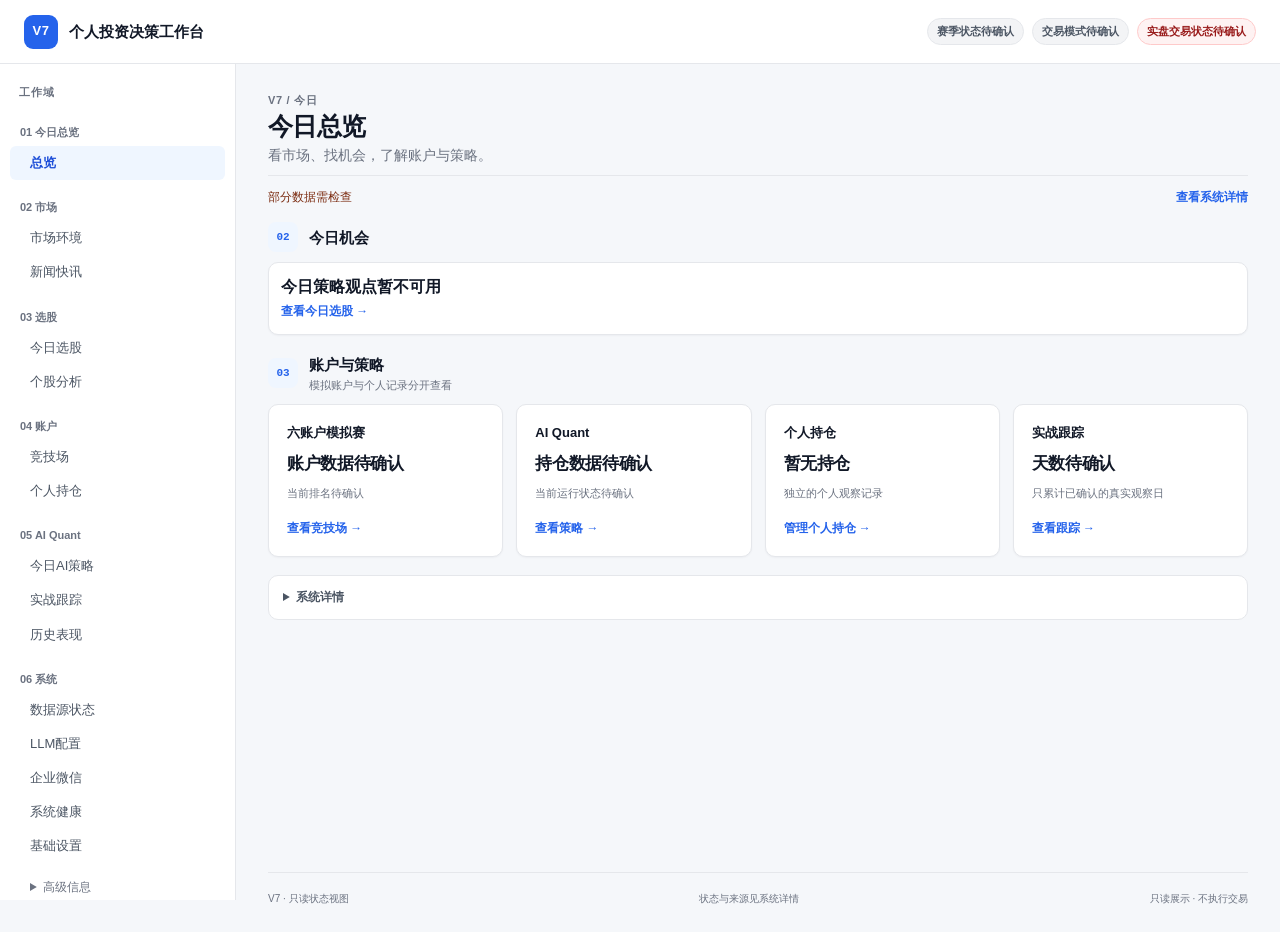
==== workbench_v7/index.html @ f8448a3b "Initial public preview: offline replay and privacy checks" ====
<!doctype html>
<html lang="zh-CN">
<head>
  <meta charset="utf-8">
  <meta name="viewport" content="width=device-width, initial-scale=1">
  <meta name="color-scheme" content="light">
  <title>V7 · 个人投资决策工作台</title>
  <link rel="stylesheet" href="/workbench_v7/css/tokens.css">
  <link rel="stylesheet" href="/workbench_v7/css/layout.css?v=fullscreen-layout-v2-1-r1">
<link rel="stylesheet" href="/workbench_v7/css/arena.css?v=arena-grid-dialog-r1">
</head>
<body>
  <header class="topbar" id="top-context-bar">
    <a class="brand" href="#page-overview" aria-label="V7 今日总览"><span class="brand-mark">V7</span><span>个人投资决策工作台</span></a>
    <div class="global-state" aria-live="polite">
      <span class="state-pill neutral" id="global-season">赛季状态待确认</span>
      <span class="state-pill neutral" id="global-mode">模拟模式待确认</span>
      <span class="state-pill neutral" id="global-real">实盘交易状态待确认</span>
    </div>
    <button class="mobile-menu" id="mobile-menu" type="button" aria-label="打开导航">☰</button>
  </header>

  <div class="shell">
    <aside class="sidebar" id="app-sidebar" aria-label="主导航">
      <div class="sidebar-caption">工作域</div>
      <nav class="nav-container">
        <section class="nav-group">
          <h2>01 今日总览</h2>
          <button class="nav-item active" data-page="page-overview">总览</button>
        </section>
        <section class="nav-group">
          <h2>02 市场</h2>
          <button class="nav-item" data-page="page-market">市场环境</button>
          <button class="nav-item" data-page="page-news">新闻快讯</button>
        </section>
        <section class="nav-group">
          <h2>03 选股</h2>
          <button class="nav-item" data-page="page-picks">今日选股</button>
          <button class="nav-item" data-page="page-scoring">个股分析</button>
        </section>
        <section class="nav-group">
          <h2>04 账户</h2>
          <button class="nav-item" data-page="page-arena">竞技场</button>
          <button class="nav-item" data-page="page-personal">个人持仓</button>
        </section>
        <section class="nav-group">
          <h2>05 AI Quant</h2>
          <button class="nav-item" data-page="page-ai-quant">今日AI策略</button>
          <button class="nav-item" data-page="page-forward">实战跟踪</button>
          <button class="nav-item" data-page="page-backtest">历史表现</button>
        </section>
        <section class="nav-group">
          <h2>06 系统</h2>
          <button class="nav-item" data-page="page-sources">数据源状态</button>
          <button class="nav-item" data-page="page-llm">LLM配置</button>
          <button class="nav-item" data-page="page-wecom">企业微信</button>
          <button class="nav-item" data-page="page-health">系统健康</button>
          <button class="nav-item" data-page="page-settings">基础设置</button>
          <details class="nav-advanced" id="nav-advanced"><summary>高级信息</summary>
            <button class="nav-item" data-page="page-data">数据中心</button>
            <button class="nav-item" data-page="page-reports">报告审计</button>
          </details>
        </section>
      </nav>
      <div class="sidebar-foot">个人投资决策助手<br><span id="sidebar-real-status">实盘交易状态待确认</span></div>
    </aside>

    <main class="main-content">
      <section class="page-view active" id="page-overview">
        <div class="page-heading overview-heading">
          <div><div class="eyebrow">V7 / 今日</div><h1>今日总览</h1><p>看市场、找机会，了解账户与策略。</p></div>
        </div>
        <div class="overview-status-note" role="status"><span id="overview-user-status">数据状态待确认</span><button class="text-link" id="overview-details-link" type="button">查看系统详情</button></div>

        <section class="overview-layer" id="overview-market-layer" aria-labelledby="overview-market-heading" hidden>
          <div class="layer-heading"><div><span class="layer-index">01</span><div><h2 id="overview-market-heading">市场环境</h2><p id="overview-market-time"></p></div></div><button class="text-link" data-page="page-market">查看市场环境 →</button></div>
          <div id="overview-market-summary" class="card market-environment-summary" aria-live="polite"></div>
        </section>

        <section class="overview-layer" aria-labelledby="overview-opportunities-heading">
          <div class="layer-heading"><div><span class="layer-index">02</span><div><h2 id="overview-opportunities-heading">今日机会</h2></div></div></div>
          <article class="card overview-opportunities" id="overview-opportunities-card">
            <div><div id="overview-picks-summary" aria-live="polite"><p>今日策略观点待确认</p></div><div id="overview-opinion-distribution" class="dashboard-opinions" hidden></div><button class="text-link" data-page="page-picks">查看今日选股 →</button></div>
            <div id="overview-news-auxiliary"><h3>新闻关注</h3><div id="overview-news-summary" aria-live="polite"><p>新闻数据读取中</p></div><button class="text-link" data-page="page-news">查看更多新闻 →</button></div>
          </article>
        </section>

        <section class="overview-layer" aria-labelledby="overview-accounts-heading">
          <div class="layer-heading"><div><span class="layer-index">03</span><div><h2 id="overview-accounts-heading">账户与策略</h2><p>模拟账户与个人记录分开查看</p></div></div></div>
          <div class="card-grid overview-account-grid">
            <article class="card"><h3>六账户模拟赛</h3><p id="overview-account-count" class="overview-number">账户数据待确认</p><p id="overview-account-leader" class="muted">当前排名待确认</p><button class="text-link" data-page="page-arena">查看竞技场 →</button></article>
            <article class="card"><h3>AI Quant</h3><p id="overview-aiq-positions" class="overview-number">持仓数据待确认</p><p id="overview-aiq-runtime" class="muted">当前运行状态待确认</p><button class="text-link" data-page="page-ai-quant">查看策略 →</button></article>
            <article class="card"><h3>个人持仓</h3><p id="personal-overview-status" class="overview-number">本地记录读取中</p><p class="muted">独立的个人观察记录</p><button class="text-link" data-page="page-personal">管理个人持仓 →</button></article>
            <article class="card"><h3>实战跟踪</h3><p id="overview-forward-day" class="overview-number">天数待确认</p><p class="muted">只累计已确认的真实观察日</p><button class="text-link" data-page="page-forward">查看跟踪 →</button></article>
          </div>
        </section>

        <details class="technical-details overview-system-details" id="overview-system-details">
          <summary>系统详情</summary>
          <div class="overview-technical-facts">
            <div class="fact-row"><span>Season ID / status</span><strong id="overview-season">UNKNOWN</strong></div>
            <div class="fact-row"><span>View Model / generated_at</span><strong id="overview-generated">UNKNOWN</strong></div>
            <div class="fact-row"><span>Forward Epoch / Day</span><strong id="overview-forward">UNKNOWN</strong></div>
            <div class="fact-row"><span>G6</span><strong id="overview-g6">UNKNOWN</strong></div>
            <div class="fact-row"><span>HALT</span><strong id="overview-halt">UNKNOWN</strong></div>
            <div class="fact-row"><span>execution authorization / safety</span><strong id="overview-permissions">UNKNOWN</strong></div>
            <div class="fact-row"><span>Business Health</span><strong id="overview-health">UNKNOWN</strong></div>
            <div class="fact-row"><span>Forward state</span><strong id="global-forward">UNKNOWN</strong></div>
            <div class="fact-row"><span>G6 state</span><strong id="global-g6">UNKNOWN</strong></div>
            <p id="overview-aiq-summary" class="muted">AI Quant 今日数据待确认</p><p id="overview-arena-summary" class="muted">原账户摘要读取中</p>
          </div>
          <p class="muted">观点、计划、订单、成交与持仓分别记录。原始状态、时间、身份、数据来源与接口警告保留如下。</p>
          <label class="overview-evidence-selector" for="overview-technical-source">原始证据来源
            <select id="overview-technical-source"><option value="overview">总览与治理</option><option value="market">市场行情</option><option value="picks">策略观点</option><option value="news">新闻</option><option value="aiQuant">AI Quant 预测</option><option value="arena">模拟账户</option><option value="forward">Forward 跟踪</option><option value="personal">个人记录摘要</option></select>
          </label>
          <pre class="technical-json" id="overview-technical-json">接口原始状态读取中</pre>
        </details>
      </section>

      <section class="page-view" id="page-market">
        <div class="page-heading"><div><div class="eyebrow">02 / 市场</div><h1>市场环境</h1><p>了解主要指数表现与环境判断依据。</p></div></div>
        <div id="market-environment-content" hidden aria-live="polite"><div id="market-index-grid"></div></div>
        <details class="technical-details" id="market-environment-details"><summary>查看判断依据</summary><div id="market-environment-basis"></div><pre class="technical-json" id="market-technical-json"></pre></details>
      </section>
      <section class="page-view" id="page-news">
        <div class="page-heading"><div><div class="eyebrow">02 / 市场</div><h1>新闻快讯</h1><p>真实 News Officer 保存内容；新闻原文与 AI 研判分开展示。</p></div><div class="heading-meta"><span id="news-page-status">读取中</span><span id="news-capture-time">采集批次：UNKNOWN</span></div></div>
        <div id="news-page-warning" class="state-panel unavailable"><strong>NEWS_DATA_LOADING</strong><p>正在读取现有新闻文件，不会执行采集。</p></div>
        <div class="card-grid two-col news-columns"><article class="card"><div class="card-heading"><h2>热点新闻</h2><span id="news-hot-count" class="status-chip neutral">0</span></div><div id="news-hot-list" class="news-list"></div></article><article class="card"><div class="card-heading"><h2>普通新闻</h2><span id="news-ordinary-count" class="status-chip neutral">0</span></div><div id="news-ordinary-list" class="news-list"></div></article></div>
        <p class="data-source-note">新闻条目的 `time` 是来源记录时间；现有采集链未逐条保留可信时间来源证明，因此不宣称为已独立核验的发布时间。AI 研判仅在有模型元数据时单独标注。</p>
      </section>
      <section class="page-view" id="page-picks">
        <div class="page-heading"><div><div class="eyebrow">03 / 选股</div><h1>今日选股</h1><p>看看五个策略今天关注什么。策略观点不代表订单或成交。不从历史 Top5 推导今日推荐。</p></div><div class="heading-meta"><span id="picks-page-status">读取中</span><span id="picks-as-of"></span></div></div>
        <div id="picks-warning" class="state-panel unavailable" role="status"><strong>正在读取策略观点</strong><p></p></div>
        <div id="picks-role-grid" class="card-grid picks-grid" aria-label="策略观点与 AI Quant 模型证据" aria-live="polite"><article id="picks-aiq-card" class="card aiq-card"><div class="card-heading"><div><span class="card-kicker">第六收益账户的模型证据</span><h2>AI Quant Top5</h2></div><span id="aiq-pulse-status" class="status-chip neutral">读取中</span></div><p id="aiq-pulse-meta" class="muted"></p><div id="aiq-top5-list" class="compact-list"></div></article></div>
        <details id="picks-history" class="technical-details" hidden><summary>历史记录</summary><div id="picks-history-list"></div></details>
        <article id="picks-risk-section" class="card sentinel-card" hidden><div class="card-heading"><h2>风险观察</h2><span class="muted">仅风险观察，不参与交易和排名。</span></div><div id="picks-sentinel"></div></article>
        <details id="picks-technical-details" class="technical-details"><summary>技术详情</summary><pre id="picks-technical-json" class="technical-json"></pre></details>
      </section>
      <section class="page-view" id="page-scoring">
        <div class="page-heading"><div><div class="eyebrow">03 / 选股</div><h1>个股分析</h1><p>输入股票代码，查看系统当前已有的策略、AI Quant、新闻与风险证据。</p></div></div>
        <form id="stock-lookup-form" class="lookup-form" novalidate><label for="stock-code-input">股票代码</label><input id="stock-code-input" inputmode="numeric" pattern="[0-9]{6}" maxlength="6" autocomplete="off" placeholder="例如 600519" required><button class="primary-button" type="submit">分析</button></form>
        <div id="stock-detail-warning" class="state-panel unavailable"><strong>尚未选择股票</strong><p>输入股票代码开始查看。</p></div>
        <div id="stock-detail" class="stock-detail" aria-live="polite"></div>
      </section>
      <section class="page-view" id="page-arena">
        <div class="page-heading"><div><div class="eyebrow">04 / 账户</div><h1>竞技场</h1><p>六个模拟账户的真实账本表现</p></div><div class="heading-meta"><span id="arena-status">读取中</span><span id="arena-season">模拟账户</span><button type="button" id="arena-refresh" class="secondary-button">刷新数据</button></div></div>
        <p id="arena-sync" class="arena-sync">页面同步：时间待确认 · 账户数据时间待确认</p>
        <div id="arena-warning" class="state-panel unavailable"><strong>正在读取账户数据</strong><p>资金、持仓和交易记录将按已有账本展示。</p></div>
        <h2 class="arena-ranking-title">模拟账户收益排名</h2><div class="arena-workspace"><div id="arena-grid" class="arena-leaderboard" aria-label="模拟账户收益排名"></div></div><dialog id="arena-detail-dialog" class="arena-detail-dialog" aria-modal="true" aria-labelledby="arena-dialog-title"><header class="arena-dialog-header"><h2 id="arena-dialog-title">账户详情</h2><button id="arena-dialog-close" class="arena-dialog-close" type="button" aria-label="关闭账户详情">关闭</button></header><div class="arena-dialog-content"><article id="arena-detail" class="card" aria-live="polite"></article></div></dialog>
        <div class="sentinel-note">风险观察席 · 反指哨兵 · 无本金 · 不交易 · 不参与收益排名</div>
      </section>
      <section class="page-view" id="page-personal"><div class="page-heading"><div><div class="eyebrow">04 / 账户</div><h1>个人持仓</h1><p>独立浏览器本地数据；与 Arena、AI Quant Paper、模拟账本分离。</p></div><div class="heading-meta"><span id="personal-storage-status">本地存储读取中</span></div></div><div id="personal-warning" class="state-panel hold"><strong>PERSONAL_PORTFOLIO_LOCAL_ONLY</strong><p>这不是券商实时资产；无合格行情时当前价、市值、浮盈亏保持 UNKNOWN。清理浏览器数据可能丢失记录，请定期导出备份。</p></div><div class="personal-actions" id="personal-backup-actions"><button class="text-link" id="personal-export" type="button">导出本地备份</button><a class="text-link" id="personal-download-link" hidden>若未自动下载，点此保存备份</a><label class="text-link" for="personal-import-file">导入备份</label><input id="personal-import-file" type="file" accept="application/json,.json" hidden></div><form id="personal-holding-form" class="personal-form"><input id="personal-edit-index" type="hidden"><label>代码<input id="personal-symbol" inputmode="numeric" pattern="[0-9]{6}" maxlength="6" required></label><label>名称<input id="personal-name" maxlength="80" required></label><label>数量<input id="personal-shares" type="number" min="1" step="1" required></label><label>成本价<input id="personal-cost" type="number" min="0.01" step="0.01" required></label><label class="personal-notes">备注<input id="personal-notes" maxlength="300"></label><div class="personal-actions"><button class="primary-button" type="submit">保存个人记录</button><button class="text-link" id="personal-cancel-edit" type="button">取消编辑</button></div></form><div id="personal-holdings" class="card-grid two-col"></div></section>
      <section class="page-view" id="page-ai-quant">
        <div class="page-heading"><div><div class="eyebrow">05 / AI Quant</div><h1>今日AI策略</h1><p>查看今天的模型候选、计划记录与模拟账户实际状态。</p></div></div>
        <div id="aiq-page-warning" class="state-panel hold" aria-live="polite"><strong>今日策略读取中</strong><p>只展示可靠的今日完整结果。</p></div>
        <div id="aiq-page-rows" class="card-grid two-col"></div>
        <p class="aiq-lifecycle-note">预测 ≠ 计划 ≠ 交易指令 ≠ 已成交 ≠ 持仓</p>
        <details class="aiq-secondary"><summary>计划记录</summary><p class="muted">赛季归属暂未确认。这是计划，不代表已经下单或成交。</p><div id="aiq-plan-records" class="card-grid two-col"></div><button type="button" class="text-link" data-page="page-plans">查看完整计划记录 →</button></details>
        <div id="aiq-paper-summary"></div>
        <details class="technical-details"><summary>模型与技术信息</summary><pre id="aiq-model-information" class="technical-json">模型和预测证据读取中</pre></details>
      </section>
      <section class="page-view" id="page-forward">
        <div class="page-heading"><div><div class="eyebrow">05 / AI Quant</div><h1>实战跟踪</h1><p>只跟踪当前赛季真正启动后的前向观察，不混入历史回放。</p></div></div>
        <div class="state-panel hold" id="forward-state"><strong>真实前向观察状态读取中</strong><p>以当前赛季记录为准。</p></div>
        <article class="card aiq-forward-progress" id="forward-summary"></article>
        <div class="aiq-runtime-note" id="forward-runtime-note"></div>
        <details class="technical-details"><summary>前向观察技术详情与完整记录</summary><pre class="technical-json" id="forward-technical-json">当前Forward API证据读取中</pre></details>
      </section>
      <section class="page-view" id="page-plans">
        <div class="page-heading"><div><div class="eyebrow">05 / AI Quant · 完整记录</div><h1>计划记录</h1><p>预测、计划、交易指令、已成交和持仓是不同状态。</p></div><div class="heading-meta"><span id="plans-status">读取中</span></div></div>
        <div id="plans-warning" class="state-panel hold"><strong>赛季归属暂未确认</strong><p>这是计划，不代表已经下单或成交。</p></div>
        <button class="text-link" type="button" data-page="page-ai-quant">返回今日AI策略 →</button><div id="plans-list" class="card-grid two-col"></div>
      </section>
      <section class="page-view" id="page-backtest">
        <div class="page-heading"><div><div class="eyebrow">05 / AI Quant</div><h1>历史表现</h1><p>分开查看历史样本外测试、历史模拟验证与风险局限。</p></div></div>
        <section class="research-section card" aria-labelledby="research-oos-heading">
          <div class="section-heading"><div><h2 id="research-oos-heading">样本外测试</h2><p>历史样本外研究 · 次日开盘价代理 · Top5信号的5日统计</p></div><button class="text-link" id="research-phase12-link" type="button">查看完整研究证据 →</button></div>
          <div id="research-oos-metrics" class="aiq-history-facts"></div>
        </section>
        <section class="research-section card" aria-labelledby="research-replay-heading">
          <div class="section-heading"><div><h2 id="research-replay-heading">历史模拟验证</h2><p>历史模拟回放</p></div><button class="text-link" id="research-phase18-link" type="button">查看完整审计证据 →</button></div>
          <p id="research-classification-note" class="muted"></p><div id="research-replay-metrics" class="aiq-history-facts"></div>
          <details class="aiq-secondary"><summary>交易摩擦与退出记录</summary><div id="research-replay-costs" class="aiq-history-facts"></div><div id="research-replay-exits"></div><p class="muted">模拟滑点已包含在成交价格中，不重复扣减。</p></details>
        </section>
        <section class="research-section card"><h2>风险与局限</h2><div id="research-limitations"></div></section>
        <details class="technical-details"><summary>历史研究来源与技术信息</summary><pre id="history-technical-json" class="technical-json"></pre><details class="research-archive"><summary>完整历史报告入口</summary><div id="backtest-reports" class="card-grid two-col"></div></details><section id="research-report-viewer" class="report-viewer" hidden></section></details>
      </section>
      <section class="page-view" id="page-data"><div class="page-heading"><div><div class="eyebrow">06 / 系统 · 高级信息</div><h1>数据中心</h1><p>数据库与数据合同可观测性；API 在线不等同数据合格。</p></div><div class="heading-meta"><span id="data-center-status">读取中</span></div></div><div id="data-center-warning" class="state-panel unavailable"><strong>只读数据概况</strong><p>不得把未知统计填为零或 PASS。</p></div><div id="data-center-grid" class="card-grid two-col"></div></section>
      <section class="page-view" id="page-reports">
        <div class="page-heading"><div><div class="eyebrow">06 / 系统 · 高级信息</div><h1>报告与审计</h1><p>查看模型研究、风险、准入和系统验证的原始证据</p></div><div class="heading-meta"><span id="reports-count"></span></div></div>
        <div class="state-panel unavailable" id="reports-warning"><strong>白名单报告目录</strong><p>列表只呈现报告元数据；报告状态和结论以正文原文为准。</p></div>
        <div class="report-filter-bar" id="report-filters" role="group" aria-label="报告类别筛选"></div>
        <div id="reports-list" class="card-grid two-col report-list"></div>
        <section id="report-viewer" class="report-viewer" hidden></section>
      </section>
      <section class="page-view" id="page-sources">
        <div class="page-heading"><div><div class="eyebrow">06 / 系统</div><h1>数据源状态</h1><p>了解各类数据的用途、当前可用状态与尚待确认的事项。</p></div><div class="heading-meta"><span class="status-chip unavailable" id="sources-page-status">状态读取中</span></div></div>
        <div id="sources-warning" class="state-panel unavailable"><strong>状态按当前接口动态展示</strong><p>信息不足时会标为需要确认；本页只读取状态，不切换数据源。</p></div>
        <div id="sources-grid" class="card-grid three-col sources-grid" aria-live="polite"></div>
      </section>
      <section class="page-view" id="page-llm"><div class="page-heading"><div><div class="eyebrow">06 / 系统</div><h1>LLM配置</h1><p>只显示脱敏配置存在性；不提供密钥编辑。</p></div></div><div id="llm-warning" class="state-panel unavailable"><strong>读取本进程只读配置状态</strong><p>不会返回 Key、Token 或其片段。</p></div><div id="llm-grid" class="card-grid two-col"></div></section>
      <section class="page-view" id="page-wecom"><div class="page-heading"><div><div class="eyebrow">06 / 系统</div><h1>企业微信</h1><p>仅查看脱敏配置和已持久化通知状态。</p></div></div><div id="wecom-warning" class="state-panel unavailable"><strong>通知配置只读</strong><p>Webhook secret 不会回显。</p></div><div id="wecom-grid" class="card-grid two-col"></div></section>
      <section class="page-view" id="page-health"><div class="page-heading"><div><div class="eyebrow">06 / 系统</div><h1>系统健康</h1></div></div><div class="state-panel hold" id="system-health-state"><strong>业务健康读取中</strong><p>进程心跳只代表进程存活，不独立代表业务健康。</p></div></section>
      <section class="page-view" id="page-settings"><div class="page-heading"><div><div class="eyebrow">06 / 系统</div><h1>基础设置</h1><p>仅当前浏览器的低风险展示偏好。</p></div></div><form id="display-settings" class="card settings-form"><label>界面密度<select id="setting-density"><option value="comfortable">舒适</option><option value="compact">紧凑</option></select></label><label>默认页面<select id="setting-home"><option value="page-overview">今日总览</option><option value="page-market">市场环境</option><option value="page-picks">今日选股</option></select></label><button class="primary-button" type="submit">保存本地偏好</button><p class="muted">不包含交易权限、Provider 凭证或安全合同设置。</p></form></section>

      <footer class="page-footer"><span>V7 · 只读状态视图</span><span id="footer-source">状态与来源见系统详情</span><span>只读展示 · 不执行交易</span></footer>
    </main>
  </div>
  <dialog id="pick-detail-drawer" class="pick-detail-drawer" aria-modal="true" aria-labelledby="pick-drawer-title" aria-describedby="pick-drawer-boundary">
    <header class="pick-drawer-header"><h2 id="pick-drawer-title">策略详情</h2><button id="pick-drawer-close" class="secondary-button" type="button" aria-label="关闭策略详情" autofocus>关闭 ×</button></header>
    <div id="pick-drawer-content" class="pick-drawer-content"></div>
  </dialog>
  <script src="/workbench_v7/js/api.js"></script>
  <script src="/workbench_v7/js/personal_portfolio_store.js"></script>
  <script src="/workbench_v7/js/app.js?v=fullscreen-layout-v2-1-r1"></script>
<script src="/workbench_v7/js/arena.js?v=arena-grid-dialog-r1"></script>
</body>
</html>
---- workbench_v7/css/tokens.css ----
/* V7 LIGHT_PROFESSIONAL visual tokens — UI A1 */
:root {
  color-scheme: light;
  --page: #f5f7fa;
  --surface: #ffffff;
  --surface-subtle: #f8fafc;
  --border: #e5e7eb;
  --border-strong: #d1d5db;
  --text: #111827;
  --text-secondary: #4b5563;
  --text-muted: #6b7280;
  --text-disabled: #9ca3af;
  --accent: #2563eb;
  --accent-soft: #eff6ff;
  --up: #dc2626;
  --up-soft: #fef2f2;
  --down: #166534;
  --down-soft: #f0fdf4;
  --critical: #991b1b;
  --critical-soft: #fef2f2;
  --warning: #92400e;
  --warning-soft: #fffbeb;
  --hold: #7c2d12;
  --hold-soft: #fff7ed;
  --forward: #6d28d9;
  --forward-soft: #f5f3ff;
  --radius: 10px;
  --shadow: 0 1px 2px rgba(15, 23, 42, .04);
  --font-sans: -apple-system, BlinkMacSystemFont, "Segoe UI", Roboto, "PingFang SC", "Microsoft YaHei", sans-serif;
  --font-mono: "Cascadia Code", "SF Mono", Consolas, monospace;
}
---- workbench_v7/css/layout.css ----
* { box-sizing: border-box; }

/* Phase 1: daily overview and collapsed technical navigation. */
.nav-advanced { margin: 8px 0 0; }
.nav-advanced > summary { padding: 7px 10px 7px 20px; color: var(--text-muted); cursor: pointer; font-size: 12px; }
.nav-advanced .nav-item { padding-left: 30px; font-size: 12px; }
.overview-heading { margin-bottom: 12px; }
.overview-status-note { display: flex; justify-content: space-between; align-items: center; gap: 12px; margin-bottom: 22px; color: var(--hold); font-size: 12px; }
#page-overview .overview-layer { margin-bottom: 24px; }
.overview-indexes { display: grid; grid-template-columns: repeat(3, minmax(0, 1fr)); padding: 20px 24px; gap: 24px; }
.overview-index { min-width: 0; }
#page-overview h3 { margin: 0 0 8px; font-size: 13px; font-weight: 650; }
.overview-index > p { margin: 0 0 5px; font-size: 11px; }
.overview-index > strong { display: inline-block; margin-right: 14px; }
.overview-index .metric-up { color: #dc2626; }
.overview-index .metric-down { color: #166534; }
.overview-number { display: block; margin: 8px 0 7px; font-size: 20px; font-weight: 750; letter-spacing: -.02em; font-variant-numeric: tabular-nums; }
.overview-opportunities { display: grid; grid-template-columns: 1.3fr 1fr; gap: 28px; padding: 20px 24px; }
.overview-opportunities > div { min-width: 0; }
.overview-opportunities p { margin: 7px 0; }
#overview-picks-summary { font-size: 16px; font-weight: 650; }
.overview-account-grid { grid-template-columns: repeat(4, minmax(0, 1fr)); }
.overview-account-grid .card { padding: 18px; }
.overview-account-grid .overview-number { font-size: 17px; }
.overview-account-grid .muted { min-height: 20px; font-size: 11px; margin: 7px 0 12px; }
.overview-system-details { margin-top: 8px; color: var(--text-muted); }
.overview-technical-facts { margin: 16px 0; }
.overview-technical-facts .fact-row { flex-wrap: wrap; }
.overview-technical-facts strong { overflow-wrap: anywhere; max-width: 100%; font-family: var(--font-mono); font-weight: 500; }
.overview-system-details .technical-json { white-space: pre-wrap; overflow-wrap: anywhere; }
.overview-evidence-selector { display: flex; align-items: center; gap: 12px; margin: 14px 0; font-size: 12px; }
.overview-evidence-selector select { max-width: 100%; padding: 6px 10px; border: 1px solid var(--border); border-radius: 6px; background: var(--surface); color: var(--text-secondary); }
#page-overview, #overview-market-summary, #overview-picks-summary, #overview-news-summary { min-width: 0; overflow-wrap: anywhere; }
/* A1: hidden means absent, including containers with display:grid rules. */
#overview-market-layer[hidden], #market-environment-content[hidden] { display: none !important; }
.market-environment-summary { padding: 26px; }
.market-environment-label { display: block; font-size: 34px; line-height: 1.2; font-weight: 700; color: var(--text, #111827); }
.market-environment-summary p { margin: 10px 0 0; }
.market-section-title { margin: 26px 0 14px; font-size: 18px; }
.market-environment-indexes .card { padding: 22px; }
.market-environment-indexes h3 { margin: 0 0 14px; font-size: 15px; }
.market-environment-percent { display: block; font-size: 26px; line-height: 1.4; }
.market-environment-percent.metric-up { color: #dc2626; }
.market-environment-percent.metric-down { color: #166534; }
.market-environment-reason { margin-top: 22px; padding: 22px; }
.market-environment-reason h2 { font-size: 18px; margin: 0 0 12px; }
.market-home-indexes { display: flex; flex-wrap: wrap; gap: 18px 36px; margin-top: 22px; }
.market-home-indexes > div { display: flex; align-items: baseline; gap: 12px; }
.market-home-indexes .market-environment-percent { font-size: 20px; }
#market-environment-details { margin-top: 24px; }
@media (max-width: 1100px) { .overview-account-grid { grid-template-columns: repeat(2, minmax(0, 1fr)); } }
@media (max-width: 700px) {
  .topbar { height: auto; min-height: 64px; flex-wrap: wrap; gap: 10px; padding: 12px 16px; }
  .global-state { flex-wrap: wrap; gap: 5px; }
  .overview-indexes { gap: 14px; padding: 17px; }
  .overview-index > strong { font-size: 16px; margin-right: 5px; }
  .overview-opportunities { grid-template-columns: 1fr; gap: 20px; padding: 17px; }
  .overview-status-note { align-items: flex-start; }
}
@media (max-width: 420px) { .overview-indexes, .overview-account-grid { grid-template-columns: 1fr; } }
html { min-width: 320px; background: var(--page); }
body { margin: 0; color: var(--text); background: var(--page); font: 14px/1.55 var(--font-sans); }
button, a { font: inherit; }
button { color: inherit; }
.topbar { height: 64px; position: sticky; top: 0; z-index: 20; display: flex; align-items: center; justify-content: space-between; gap: 20px; padding: 0 24px; background: rgba(255,255,255,.96); border-bottom: 1px solid var(--border); }
.brand { display: flex; align-items: center; gap: 11px; color: var(--text); font-size: 15px; font-weight: 750; text-decoration: none; white-space: nowrap; }
.brand-mark { display: grid; place-items: center; width: 34px; height: 34px; border-radius: 9px; background: var(--accent); color: white; font-size: 13px; letter-spacing: .04em; }
.global-state { display: flex; align-items: center; gap: 8px; }
.state-pill, .status-chip { display: inline-flex; align-items: center; min-height: 27px; padding: 3px 9px; border: 1px solid var(--border); border-radius: 999px; background: var(--surface-subtle); color: var(--text-secondary); font-size: 11px; font-weight: 700; white-space: nowrap; }
.state-pill.hold, .status-chip.hold { color: var(--hold); background: var(--hold-soft); border-color: #fed7aa; }
.state-pill.critical, .status-chip.critical { color: var(--critical); background: var(--critical-soft); border-color: #fecaca; }
.state-pill.neutral, .status-chip.unavailable { color: #4b5563; background: #f3f4f6; border-color: var(--border); }
.state-pill.good { color: #166534; background: var(--down-soft); border-color: #bbf7d0; }
.mobile-menu { display: none; border: 0; background: transparent; font-size: 20px; }
.shell { min-height: calc(100vh - 64px); }
.sidebar { position: fixed; top: 64px; bottom: 0; left: 0; z-index: 10; display: flex; flex-direction: column; width: 236px; overflow-y: auto; background: var(--surface); border-right: 1px solid var(--border); }
.sidebar-caption { padding: 20px 19px 8px; color: var(--text-muted); font-size: 11px; font-weight: 750; letter-spacing: .08em; text-transform: uppercase; }
.nav-container { padding: 0 10px 16px; }
.nav-group { margin: 7px 0 11px; }
.nav-group h2 { margin: 0; padding: 8px 10px 5px; color: var(--text-muted); font-size: 11px; font-weight: 750; }
.nav-item { display: block; width: 100%; padding: 7px 10px 7px 20px; border: 0; border-radius: 6px; background: transparent; color: var(--text-secondary); text-align: left; font-size: 13px; cursor: pointer; }
.nav-item:hover { background: var(--surface-subtle); color: var(--text); }
.nav-item.active { background: var(--accent-soft); color: #1d4ed8; font-weight: 700; }
.sidebar-foot { margin-top: auto; padding: 14px 18px; border-top: 1px solid var(--border); color: var(--text-muted); font-size: 11px; }
.sidebar-foot span { color: var(--critical); font-family: var(--font-mono); font-weight: 700; }
.main-content { max-width: 1600px; margin-left: max(236px, calc(236px + (100% - 236px - 1600px) / 2)); margin-right: auto; padding: 28px 32px 20px; }
.page-view { display: none; min-height: calc(100vh - 120px); }
.page-view.active { display: block; }
.page-heading { display: flex; justify-content: space-between; align-items: flex-end; gap: 18px; margin: 0 0 24px; padding-bottom: 17px; border-bottom: 1px solid var(--border); }
.page-heading h1 { margin: 2px 0 4px; font-size: 25px; line-height: 1.2; letter-spacing: -.025em; }
.page-heading p { margin: 0; color: var(--text-muted); }
.eyebrow, .card-kicker { color: var(--text-muted); font-size: 11px; font-weight: 750; letter-spacing: .06em; }
.heading-meta { display: flex; flex-direction: column; gap: 4px; color: var(--text-muted); font-size: 11px; text-align: right; }
.overview-layer { margin: 0 0 25px; }
.layer-heading { display: flex; align-items: center; justify-content: space-between; margin: 0 0 11px; }
.layer-heading > div { display: flex; align-items: center; gap: 11px; }
.layer-index { display: grid; place-items: center; width: 30px; height: 30px; border-radius: 8px; color: var(--accent); background: var(--accent-soft); font-family: var(--font-mono); font-size: 11px; font-weight: 800; }
.layer-heading h2 { margin: 0; font-size: 15px; }
.layer-heading p { margin: 1px 0 0; color: var(--text-muted); font-size: 11px; }
.card-grid { display: grid; gap: 13px; }
.two-col { grid-template-columns: repeat(2, minmax(0,1fr)); }
.three-col { grid-template-columns: repeat(3, minmax(0,1fr)); }
.card { min-width: 0; padding: 17px; background: var(--surface); border: 1px solid var(--border); border-radius: var(--radius); box-shadow: var(--shadow); }
.card-heading { display: flex; align-items: flex-start; justify-content: space-between; gap: 12px; margin-bottom: 13px; }
.card-heading h3 { margin: 2px 0 0; font-size: 15px; }
.state-panel { padding: 15px 16px; border: 1px solid var(--border); border-radius: 8px; background: var(--surface-subtle); }
.state-panel.normal { background: #f0fdf4; border-color: #bbf7d0; color: #166534; }
.state-panel strong { display: block; font-size: 13px; }
.state-panel p { margin: 5px 0 0; color: var(--text-muted); font-size: 12px; }
.state-panel.unavailable { background: #f9fafb; border-color: var(--border); color: #374151; }
.state-panel.hold { background: var(--hold-soft); border-color: #fed7aa; color: var(--hold); }
.state-panel.stale { background: var(--warning-soft); border-color: #fde68a; color: var(--warning); }
.state-panel.error { background: var(--critical-soft); border-color: #fecaca; color: var(--critical); }
.state-panel.empty { color: var(--text-secondary); }
.fact-row { display: flex; justify-content: space-between; gap: 12px; padding: 8px 0; border-bottom: 1px solid var(--border); font-size: 12px; }
.fact-row:last-child { border-bottom: 0; }
.fact-row span { color: var(--text-muted); }
.fact-row strong { text-align: right; font-weight: 650; }
.text-link { padding: 0; border: 0; background: none; color: var(--accent); font-size: 12px; font-weight: 700; cursor: pointer; white-space: nowrap; }
.muted { margin: 0 0 12px; color: var(--text-muted); font-size: 12px; }
.account-identities { display: flex; flex-wrap: wrap; gap: 7px; }
.account-identities span { padding: 5px 8px; border: 1px solid var(--border); border-radius: 6px; background: var(--surface-subtle); color: var(--text-secondary); font-size: 11px; }
.sentinel-note { margin-top: 12px; padding: 8px 10px; border-left: 3px solid var(--warning); background: var(--warning-soft); color: #78350f; font-size: 11px; }
.notice { display: flex; gap: 10px; margin-top: 13px; padding: 11px 13px; border-radius: 8px; font-size: 12px; }
.hold-notice { background: var(--hold-soft); color: var(--hold); border: 1px solid #fed7aa; }
.market-grid { margin-bottom: 14px; }
.market-index-card h2, .news-columns h2 { margin: 0; font-size: 15px; }
.market-quote-value { margin: 7px 0; color: var(--text); font-family: var(--font-mono); font-size: 27px; font-weight: 750; letter-spacing: -.03em; }
.market-warning, .data-source-note { color: var(--warning); font-size: 11px; }
.market-limits { margin-top: 12px; }
.market-limits h3 { margin: 0 0 12px; font-size: 14px; }
.data-source-note { margin: 14px 0; color: var(--text-muted); }
.compact-list { min-height: 76px; }
.compact-summary { margin: 0; color: var(--text); font-size: 13px; font-weight: 700; }
.news-list { display: grid; gap: 10px; max-height: 70vh; overflow: auto; }
.news-item { min-width: 0; padding: 12px 0; border-bottom: 1px solid var(--border); }
.news-item:first-child { padding-top: 0; }
.news-item:last-child { border-bottom: 0; }
.news-item h3 { margin: 0 0 5px; font-size: 13px; line-height: 1.5; }
.news-item h3 a { color: var(--text); text-decoration: none; }
.news-item h3 a:hover { color: var(--accent); }
.news-meta, .news-summary, .news-ai { margin: 5px 0 0; color: var(--text-muted); font-size: 11px; overflow-wrap: anywhere; }
.news-summary { color: var(--text-secondary); white-space: pre-wrap; }
.news-ai { padding: 8px; background: var(--surface-subtle); border-radius: 6px; }
.news-ai summary { cursor: pointer; font-weight: 700; }
.news-ai p { margin: 7px 0 0; white-space: pre-wrap; }
.picks-grid { margin: 22px 0; align-items: stretch; grid-template-columns: repeat(3, minmax(0, 1fr)); gap: 20px; }
.pick-card { display: flex; flex-direction: column; gap: 9px; padding: 24px; cursor: pointer; overflow-wrap: anywhere; }
.pick-card:hover { border-color: var(--accent); }
.pick-card:focus-visible { outline: 2px solid var(--accent); outline-offset: 3px; }
.pick-card .card-heading { margin-bottom: 4px; }
.pick-stock { font-size: 23px; line-height: 1.35; }
.pick-symbol, .pick-secondary { color: var(--text-muted); font-size: 12px; }
.pick-opinion { font-size: 18px; font-weight: 700; margin: 8px 0; }
.pick-opinion.consider { color: #dc2626; }
.pick-opinion.observe { color: var(--text-secondary); }
.pick-card .pick-reason { display: -webkit-box; -webkit-line-clamp: 2; -webkit-box-orient: vertical; overflow: hidden; line-height: 1.65; min-height: 3.3em; font-size: 13px; }
.pick-detail-link { margin-top: auto; padding-top: 14px; }
.pick-empty { color: var(--text-muted); }
.pick-empty h2 { font-size: 15px; }
#page-picks [hidden] { display: none !important; }
#page-picks > .technical-details { margin-top: 22px; }
.pick-detail-drawer { position: fixed; inset: 0; margin: auto; width: min(1100px, calc(100vw - 48px)); max-width: calc(100vw - 48px); height: fit-content; max-height: calc(100vh - 48px); max-height: calc(100dvh - 48px); padding: 0; border: 1px solid var(--border); border-radius: 12px; background: var(--surface); color: var(--text); overflow: hidden; }
.pick-detail-drawer::backdrop { background: rgba(17, 24, 39, .28); }
.pick-detail-drawer[open] { display: flex; flex-direction: column; }
.pick-drawer-header { flex: none; display: flex; justify-content: space-between; align-items: center; gap: 16px; padding: 20px 24px; border-bottom: 1px solid var(--border); }
.pick-drawer-header h2 { margin: 0; font-size: 18px; }
.pick-drawer-content { flex: 1; min-height: 0; min-width: 0; overflow-y: auto; overscroll-behavior: contain; padding: 24px; overflow-wrap: anywhere; }
.pick-drawer-stock { font-size: 24px; margin: 0 0 12px; }
.pick-drawer-section { margin-top: 26px; padding-top: 20px; border-top: 1px solid var(--border); }
.pick-drawer-section h3 { margin: 0 0 12px; font-size: 15px; }
.pick-full-reason { white-space: pre-wrap; line-height: 1.8; }
.pick-evidence-refs { font-size: 12px; color: var(--text-muted); }
.pick-detail-drawer .technical-json { white-space: pre-wrap; overflow-wrap: anywhere; }
.pick-detail-drawer .evidence-facts { grid-template-columns: repeat(2, minmax(0, 1fr)); }
@media (max-width: 1100px) { .picks-grid { grid-template-columns: repeat(2, minmax(0, 1fr)); } }
@media (max-width: 700px) { .picks-grid { grid-template-columns: 1fr; gap: 16px; } .pick-drawer-header, .pick-drawer-content { padding: 18px; } .pick-detail-drawer { width: calc(100vw - 20px); max-width: calc(100vw - 20px); max-height: calc(100dvh - 20px); } }
.pick-card h2, .stock-detail h2 { margin: 0; font-size: 15px; }
.pick-card p { margin: 0; }
.execution-boundary { padding: 7px 9px; border-left: 3px solid #d97706; background: #fff7ed; color: #9a3412; font-size: 11px; }
.missing-evidence { color: #b45309; font-size: 11px; }
.pick-reason { color: var(--text-secondary); font-size: 12px; white-space: pre-wrap; overflow-wrap: anywhere; }
.sentinel-card, .aiq-card { margin-top: 14px; }
#picks-role-grid > .aiq-card { margin-top: 0; padding: 24px; overflow-wrap: anywhere; }
#picks-role-grid > .aiq-card .card-heading { flex-direction: column; gap: 9px; }
#picks-role-grid > .aiq-card h2 { font-size: 15px; }
#picks-role-grid > .aiq-card .status-chip { max-width: 100%; white-space: normal; }
.aiq-row { display: block; width: 100%; padding: 8px 0; border: 0; border-bottom: 1px solid var(--border); background: transparent; color: var(--text); text-align: left; cursor: pointer; }
.lookup-form { display: flex; align-items: center; gap: 9px; margin: 0 0 16px; padding: 14px; background: var(--surface); border: 1px solid var(--border); border-radius: var(--radius); }
.lookup-form label { color: var(--text-secondary); font-size: 12px; font-weight: 650; }
.lookup-form input { width: 180px; padding: 9px 10px; border: 1px solid var(--border); border-radius: 6px; font: inherit; }
.primary-button { padding: 9px 13px; border: 1px solid #1d4ed8; border-radius: 6px; color: white; background: #2563eb; font: inherit; font-size: 12px; cursor: pointer; }
.stock-detail { display: grid; grid-template-columns: repeat(2, minmax(0,1fr)); gap: 12px; margin-top: 12px; }
.stock-detail:empty { display: none; }
.evidence-facts { margin: 8px 0; }
.evidence-fact { display: grid; grid-template-columns: 130px 1fr; gap: 9px; padding: 6px 0; border-bottom: 1px solid var(--border); font-size: 11px; }
.evidence-fact dt { color: var(--text-muted); }
.evidence-fact dd { margin: 0; overflow-wrap: anywhere; }
.persona-evidence { padding: 9px 0; border-bottom: 1px solid var(--border); }
.persona-evidence h3 { margin: 0 0 5px; font-size: 13px; }
.persona-evidence p { margin: 4px 0; color: var(--text-secondary); font-size: 11px; white-space: pre-wrap; overflow-wrap: anywhere; }
.arena-card h2, .personal-card h2 { margin: 0 0 8px; font-size: 14px; }
.personal-form { display: grid; grid-template-columns: repeat(4, minmax(0,1fr)); gap: 11px; margin: 14px 0; padding: 15px; border: 1px solid var(--border); border-radius: var(--radius); background: var(--surface); }
.personal-form label, .settings-form label { display: grid; gap: 5px; color: var(--text-secondary); font-size: 11px; font-weight: 650; }
.personal-form input, .settings-form select { min-width: 0; padding: 8px; border: 1px solid var(--border); border-radius: 6px; font: inherit; }
.personal-notes { grid-column: span 2; }
.personal-actions { display: flex; align-items: center; gap: 12px; grid-column: 1 / -1; }
.settings-form { display: grid; grid-template-columns: repeat(2, minmax(0,1fr)); gap: 14px; }
.settings-form button, .settings-form p { grid-column: 1 / -1; }
.report-content { margin-top: 14px; padding: 16px; border: 1px solid var(--border); border-radius: var(--radius); background: var(--surface); white-space: pre-wrap; overflow-wrap: anywhere; font: 12px/1.6 var(--font-sans); }
.page-footer { display: flex; justify-content: space-between; gap: 10px; padding: 18px 0 5px; border-top: 1px solid var(--border); color: var(--text-muted); font-size: 10px; }

@media (max-width: 1050px) {
  .sidebar { width: 208px; }
  .main-content { margin-left: 208px; padding: 24px 20px; }
  .three-col { grid-template-columns: repeat(2, minmax(0,1fr)); }
}
@media (max-width: 720px) {
  .topbar { height: 58px; padding: 0 14px; }
  .brand { font-size: 13px; }
  .global-state { gap: 4px; overflow: hidden; }
  .state-pill { padding: 3px 6px; font-size: 9px; }
  .mobile-menu { display: block; }
  .sidebar { top: 58px; width: 250px; transform: translateX(-100%); transition: transform .18s ease; box-shadow: 8px 0 24px rgba(15,23,42,.08); }
  .sidebar.open { transform: translateX(0); }
  .main-content { margin-left: 0; padding: 20px 14px; }
  .two-col, .three-col { grid-template-columns: 1fr; }
  .stock-detail { grid-template-columns: 1fr; }
  .lookup-form { align-items: stretch; flex-direction: column; }
  .lookup-form input { width: auto; }
  .personal-form, .settings-form { grid-template-columns: 1fr; }
  .personal-notes, .personal-actions, .settings-form button, .settings-form p { grid-column: 1; }
  .page-heading { align-items: flex-start; flex-direction: column; }
  .heading-meta { text-align: left; }
  .page-footer { flex-direction: column; }
}

/* P0/P1 productized market, Forward and data-source views */
.market-index-card { display: flex; flex-direction: column; gap: 7px; }
.market-index-card .card-heading { margin-bottom: 1px; }
.market-value-label { margin: 2px 0 -8px; color: var(--text-muted); font-size: 11px; }
.market-quote-value { margin: 4px 0 1px; font-size: 29px; }
.market-metrics { display: grid; grid-template-columns: repeat(3, minmax(0, 1fr)); gap: 8px; padding-top: 9px; border-top: 1px solid var(--border); }
.market-metric { display: grid; gap: 2px; min-width: 0; }
.market-metric span { color: var(--text-muted); font-size: 10px; }
.market-metric strong { color: var(--text-secondary); font-size: 12px; font-variant-numeric: tabular-nums; }
.market-metric strong.metric-up { color: var(--up); }
.market-metric strong.metric-down { color: var(--down); }
.market-data-card h2 { margin: 0; font-size: 15px; }
.market-returned-fields { margin: 8px 0 0; }
.market-returned-fields .fact-row { font-size: 12px; }
.technical-details { margin-top: 14px; padding: 12px 14px; background: var(--surface); border: 1px solid var(--border); border-radius: var(--radius); color: var(--text-secondary); }
.technical-details > summary { color: var(--text-secondary); font-size: 12px; font-weight: 700; cursor: pointer; }
.technical-json { max-height: 420px; margin: 11px 0 0; padding: 12px; overflow: auto; border-radius: 7px; background: var(--surface-subtle); color: var(--text-secondary); white-space: pre-wrap; overflow-wrap: anywhere; font: 11px/1.55 var(--font-mono); }
.sources-grid { align-items: stretch; }
.source-card { display: flex; flex-direction: column; gap: 9px; }
.source-card > h2 { margin: 0; font-size: 16px; }
.source-purpose { min-height: 38px; margin: 0; color: var(--text-muted); font-size: 12px; }
.source-card .state-panel { min-height: 88px; }
.source-details { margin-top: auto; padding: 9px 11px; box-shadow: none; }
.source-details .technical-json { max-height: 250px; }
.forward-summary { margin: 14px 0; }
.forward-summary-card { min-height: 94px; }
.forward-summary-card p { margin: 0 0 8px; }
.forward-summary-card strong, .forward-gate-card strong { font-size: 15px; }
.forward-gate-card { min-height: 82px; }
.forward-gate-card p { margin: 0 0 8px; }
.forward-next-step { margin-top: 14px; }
.forward-next-step h2 { margin: 0 0 6px; font-size: 15px; }
.forward-next-step p { margin: 0; }
.research-section { margin: 20px 0; }
.section-heading { display: flex; align-items: flex-end; justify-content: space-between; gap: 16px; margin-bottom: 11px; }
.section-heading h2, .research-notes h2 { margin: 2px 0 3px; font-size: 17px; }
.section-heading p { margin: 0; color: var(--text-muted); font-size: 12px; }
.research-intro { margin-bottom: 18px; }
.research-metrics { align-items: stretch; }
.research-metric-card { min-height: 132px; display: flex; flex-direction: column; gap: 5px; }
.research-metric-card .card-kicker { margin: 0; }
.research-metric-value { color: var(--text); font-size: 24px; line-height: 1.3; font-variant-numeric: tabular-nums; overflow-wrap: anywhere; }
.research-metric-note { margin: auto 0 0; padding-top: 7px; color: var(--text-muted); font-size: 11px; }
.research-boundary { margin: 0 0 11px; }
.research-notes { margin: 21px 0; align-items: stretch; }
.research-notes h2 { margin-bottom: 11px; }
.research-note-line { margin: 6px 0; color: var(--text-secondary); font-size: 12px; }
.research-conflict { color: var(--critical); font-size: 12px; font-weight: 700; }
.research-archive { margin: 20px 0; padding: 14px; border: 1px solid var(--border); border-radius: var(--radius); background: var(--surface); }
.research-archive > summary { color: var(--text-secondary); font-weight: 700; cursor: pointer; }
.research-archive > p { margin: 8px 0 12px; }
.report-filter-bar { display: flex; flex-wrap: wrap; gap: 7px; margin: 14px 0; }
.report-filter { padding: 6px 11px; border: 1px solid var(--border); border-radius: 999px; color: var(--text-secondary); background: var(--surface); font-size: 12px; cursor: pointer; }
.report-filter:hover, .report-filter.active { color: #1d4ed8; border-color: #bfdbfe; background: var(--accent-soft); }
.report-list { align-items: stretch; }
.report-card { display: flex; flex-direction: column; gap: 8px; }
.report-card .card-heading { align-items: center; margin: 0; }
.report-card h2 { margin: 0; font-size: 15px; }
.report-description, .report-updated { margin: 0; color: var(--text-muted); font-size: 12px; }
.report-updated { font-size: 11px; }
.report-card > .text-link { align-self: flex-start; margin-top: 3px; }
.report-technical { margin-top: auto; padding: 8px 10px; box-shadow: none; }
.report-technical .technical-json { max-height: 180px; }
.report-viewer { margin: 18px 0; scroll-margin-top: 78px; }
.report-viewer-title { margin: 0 0 8px; font-size: 19px; }
.report-viewer .report-content { max-height: 70vh; overflow: auto; }
@media (max-width: 1050px) {
  .market-metrics { gap: 5px; }
}
@media (max-width: 720px) {
  .market-metrics { gap: 9px; }
  .source-purpose { min-height: 0; }
  .section-heading { align-items: flex-start; flex-direction: column; }
  .research-metric-card { min-height: 112px; }
}

/* Phase 4 Option A: a readable evidence page, without a score dashboard. */
#page-scoring { max-width: 960px; margin-inline: auto; }
#page-scoring .page-heading, #page-scoring .lookup-form, #stock-detail-warning, #stock-detail { max-width: 960px; }
#stock-detail { display: flex; flex-direction: column; gap: 18px; }
#stock-detail:empty, #stock-detail-warning[hidden] { display: none; }
.stock-evidence-section { min-width: 0; padding: 22px 24px; overflow-wrap: anywhere; }
.stock-evidence-section h2 { margin: 0 0 14px; font-size: 16px; }
.stock-evidence-section p { margin: 9px 0; line-height: 1.7; }
.stock-identity h2 { margin-bottom: 6px; font-size: 26px; }
.stock-code { color: var(--text-muted); font-family: var(--font-mono); }
.stock-evidence-note { color: var(--text-muted); font-size: 12px; }
.stock-evidence-section .evidence-facts { display: grid; grid-template-columns: repeat(3, minmax(0, 1fr)); gap: 16px 22px; margin: 18px 0 0; }
.stock-evidence-section .evidence-fact dt { color: var(--text-muted); font-size: 12px; }
.stock-evidence-section .evidence-fact dd { margin: 6px 0 0; font-size: 19px; font-weight: 650; font-variant-numeric: tabular-nums; }
.stock-persona-view, .stock-news-item { margin-top: 16px; padding-top: 16px; border-top: 1px solid var(--border); }
.stock-persona-view h3, .stock-news-item h3 { margin: 0 0 10px; font-size: 14px; }
.stock-opinion { display: block; margin: 8px 0; color: var(--text-primary); font-size: 19px; }
.stock-evidence-section summary { color: var(--text-secondary); cursor: pointer; font-size: 12px; }
.stock-reason-details, .stock-news-item details { margin-top: 10px; }
.stock-technical-evidence { min-width: 0; }
.stock-technical-evidence pre { white-space: pre-wrap; overflow-wrap: anywhere; word-break: break-word; }
#page-scoring .lookup-form input { min-width: 0; }
@media (max-width: 640px) {
  .stock-evidence-section { padding: 18px; }
  .stock-evidence-section .evidence-facts { grid-template-columns: repeat(2, minmax(0, 1fr)); }
  .stock-identity h2 { font-size: 23px; }
}

/* P1-01: stack stock evidence labels and values on narrow screens. */
@media (max-width: 640px) {
  #page-scoring .stock-evidence-section .evidence-facts { grid-template-columns: minmax(0, 1fr); }
  #page-scoring .stock-evidence-section .evidence-fact { grid-template-columns: minmax(0, 1fr); gap: 0; min-width: 0; }
  #page-scoring .stock-evidence-section .evidence-fact dd { overflow-wrap: normal; word-break: normal; }
}

#stock-detail .metric-up { color: #dc2626; }
#stock-detail .metric-down { color: #166534; }

/* Phase6: AI Quant daily pages and secondary evidence. */
:is(#page-ai-quant, #page-forward, #page-plans, #page-backtest) { max-width: 1100px; }
:is(#page-ai-quant, #page-forward, #page-backtest) { margin-inline: auto; }
:is(#page-ai-quant, #page-forward, #page-plans, #page-backtest) .card, :is(#page-ai-quant, #page-forward, #page-plans, #page-backtest) details { min-width: 0; overflow-wrap: anywhere; }
:is(#page-ai-quant, #page-forward, #page-plans, #page-backtest) h2 { margin: 0 0 12px; font-size: 18px; }
:is(#page-ai-quant, #page-forward, #page-plans, #page-backtest) h3 { margin: 0 0 12px; font-size: 16px; }
:is(#page-ai-quant, #page-forward, #page-plans, #page-backtest) p { line-height: 1.7; }
:is(#page-ai-quant, #page-forward, #page-plans, #page-backtest) .state-panel { margin-bottom: 20px; }
:is(#page-ai-quant, #page-forward, #page-plans, #page-backtest) .card-grid { margin: 18px 0; }
.aiq-secondary { margin: 22px 0; padding: 16px 20px; background: var(--surface); border: 1px solid var(--border); border-radius: var(--radius); }
.aiq-secondary > summary { cursor: pointer; color: var(--text-secondary); font-weight: 600; }
.aiq-lifecycle-note { margin: 24px 0; color: var(--text-muted); font-size: 12px; }
.aiq-paper-card { margin-bottom: 22px; }
.aiq-saved-positions { display: flex; flex-wrap: wrap; gap: 5px 24px; color: var(--text-secondary); font-size: 12px; }
.aiq-forward-progress { padding: 28px; margin-bottom: 18px; }
.aiq-forward-day { font-size: 36px; font-weight: 650; font-variant-numeric: tabular-nums; }
.aiq-runtime-note { margin: 20px 0; color: var(--text-secondary); }
:is(#page-ai-quant, #page-forward, #page-plans, #page-backtest) .evidence-facts { display: grid; grid-template-columns: repeat(3,minmax(0,1fr)); gap: 18px 24px; }
:is(#page-ai-quant, #page-forward, #page-plans, #page-backtest) .evidence-facts > div { min-width: 0; display: block; }
:is(#page-ai-quant, #page-forward, #page-plans, #page-backtest) .evidence-facts dd { margin: 6px 0 0; font-size: 19px; font-variant-numeric: tabular-nums; }
:is(#page-ai-quant, #page-forward, #page-plans, #page-backtest) .technical-json { max-width: 100%; overflow-wrap: anywhere; }
#research-limitations p { color: var(--text-secondary); margin: 13px 0; }
@media(max-width:640px) {
  :is(#page-ai-quant, #page-forward, #page-plans, #page-backtest) .evidence-facts { grid-template-columns: repeat(2,minmax(0,1fr)); gap: 16px; }
  :is(#page-ai-quant, #page-forward, #page-plans, #page-backtest) .card { padding: 18px; }
  .aiq-secondary { padding: 14px; }
  .aiq-forward-progress { padding: 22px; }
}

/* Stage2B V2: scope only home/market; preserve global container and navigation. */
#page-overview .overview-layer { margin-bottom: 18px; }
#page-overview .overview-heading { margin-bottom: 12px; padding-bottom: 8px; }
#page-overview .layer-heading { margin-bottom: 10px; }
#page-overview .overview-status-note { margin-bottom: 16px; }
#overview-market-summary { padding: 12px; }
.dashboard-market-layout { display: grid; grid-template-columns: minmax(0,3fr) minmax(0,7fr); gap: 18px; align-items: stretch; }
.dashboard-state-card { border: 1px solid var(--border); border-radius: 10px; padding: 18px; min-width: 0; }
.dashboard-state-card.state-bear { background: #f0f8f2; }
.dashboard-state-card.state-bull { background: #fff4f4; }
.dashboard-state-card.state-range { background: #f8f8f2; }
.dashboard-state-title { display: block; font-size: 13px; color: var(--text-secondary); margin-bottom: 12px; }
:is(#page-overview,#page-market) .dashboard-state-card .market-environment-label { font-size: 44px; }
.dashboard-state-card.state-bear .market-environment-label { color: #166534; }
.dashboard-state-card.state-bull .market-environment-label { color: #dc2626; }
.dashboard-state-card p { margin: 8px 0 14px; font-size: 14px; line-height: 1.6; }
.dashboard-state-card .dashboard-record-time { color: var(--text-muted); font-size: 12px; }
.dashboard-index-grid { display: grid; grid-template-columns: minmax(0,1fr); gap: 0; }
.dashboard-home-indexes { margin: 0; }
.dashboard-index-card { display: grid; grid-template-columns: minmax(145px,1.2fr) minmax(0,1.5fr) 86px; align-items: center; gap: 16px; padding: 3px 0; min-width: 0; overflow: visible; border-bottom: 1px solid var(--border); }
.dashboard-index-card:last-child { border-bottom: 0; }
#page-overview .dashboard-index-quote h3, #page-market .dashboard-index-quote h3 { font-size: 13px; line-height: 16px; margin: 0 0 2px; color: var(--text-secondary); }
.dashboard-index-value { display: block; margin: 0; font-size: 26px; line-height: 1.15; white-space: nowrap; font-variant-numeric: tabular-nums; text-align: right; }
.dashboard-index-quote { min-width: 0; }
.dashboard-index-quote h3 { text-align: right; }
.dashboard-value-label { display: block; margin: 3px 0 0; color: var(--text-muted); font-size: 12px; line-height: 1.4; white-space: nowrap; text-align: right; }
.dashboard-index-card .market-environment-percent { font-size: 20px; line-height: 1.3; text-align: right; white-space: nowrap; }
.dashboard-series { margin: 0; min-width: 0; }
.dashboard-sparkline { width: 100%; height: 48px; display: block; }
.dashboard-sparkline.metric-up { color: #dc2626; }
.dashboard-sparkline.metric-down { color: #166534; }
.dashboard-sparkline.metric-flat { color: var(--text-secondary); }
.dashboard-sparkline polyline { stroke: currentColor; stroke-width: 1.6; vector-effect: non-scaling-stroke; stroke-linecap: round; stroke-linejoin: round; }
.dashboard-sparkline circle { fill: currentColor; }
.dashboard-opinions[hidden] { display: none !important; }
.dashboard-opinion-bar { display: flex; }
.dashboard-opinion-part { flex-basis: 0; min-width: 0; border-radius: 4px; }
#page-market .dashboard-sparkline { height: 80px; }
.dashboard-time-axis { display: grid; grid-template-columns: minmax(0,1fr) minmax(0,1fr); font-size: 12px; color: var(--text-muted); gap: 10px; padding: 0 6px; margin-top: 5px; }
.dashboard-axis-session { display: flex; justify-content: space-between; min-width: 0; }
.dashboard-shared-note { margin: 8px 0 4px !important; color: var(--text-muted); font-size: 12px; line-height: 1.5; }
.dashboard-index-evidence { margin-top: 6px; font-size: 12px; }
.dashboard-index-evidence summary { width: fit-content; min-height: 24px; display: list-item; cursor: pointer; }
.dashboard-index-evidence .technical-json { font-size: 12px; white-space: pre-wrap; overflow-wrap: anywhere; }
#page-market .dashboard-index-grid { margin-top: 10px; padding: 0 18px; background: var(--surface); border: 1px solid var(--border); border-radius: 10px; }
#page-market .dashboard-index-card { grid-template-columns: 160px minmax(0,1fr) 90px; gap: 14px; padding: 6px 0; }
#page-market .dashboard-time-axis { font-size: 11px; line-height: 15px; margin-top: 2px; }
#page-market .dashboard-state-card { display: grid; grid-template-columns: auto minmax(0,1fr) auto; align-items: center; gap: 4px 24px; padding: 12px 18px; }
#page-market .dashboard-state-title { grid-column: 1 / -1; margin: 0; }
#page-market .dashboard-state-card .market-environment-label { font-size: 40px; }
#page-market .dashboard-state-card p { margin: 0; }
#page-market .dashboard-state-card .dashboard-record-time { white-space: nowrap; }
#page-market .market-section-title { margin: 16px 0 8px; }
#page-market .market-environment-reason { padding: 10px 18px; margin-top: 10px; }
#page-market .market-environment-reason h2 { font-size: 15px; margin-bottom: 6px; }
#page-market .market-environment-reason p { margin: 0; font-size: 13px; }
#page-market #market-environment-details { margin-top: 12px; }
#overview-opportunities-card { grid-template-columns: minmax(0,7fr) minmax(0,3fr); gap: 18px; padding: 12px; }
#overview-opportunities-card.without-news { grid-template-columns: minmax(0,1fr); }
#overview-news-auxiliary[hidden] { display: none !important; }
#overview-picks-summary:empty { display: none; }
.dashboard-opinion-counts { display: flex; gap: 32px; margin-top: 4px; }
.dashboard-opinion-counts > div { display: flex; gap: 10px; align-items: baseline; font-size: 13px; }
.dashboard-opinion-counts .consider { color: #dc2626; }
.dashboard-opinion-counts .observe { color: #475569; }
.dashboard-opinion-count { font-size: 36px; line-height: 1.1; font-variant-numeric: tabular-nums; }
.dashboard-opinion-bar { height: 8px; gap: 3px; margin: 6px 0; }
.dashboard-opinion-part.consider { background: #fecaca; }
.dashboard-opinion-part.observe { background: #cbd5e1; }
.dashboard-persona-cards { display: grid; grid-template-columns: repeat(5,minmax(0,1fr)); gap: 8px; }
.dashboard-persona-card { appearance: none; display: flex; flex-direction: column; align-items: flex-start; gap: 3px; border: 1px solid var(--border); border-top: 2px solid #94a3b8; border-radius: 7px; background: #f8fafc; padding: 8px; cursor: pointer; min-width: 0; color: var(--text-primary); font-family: inherit; text-align: left; line-height: 1.3; }
.dashboard-persona-card.consider { border-top-color: #dc2626; background: #fffafa; }
.dashboard-persona-card:hover { border-color: var(--accent); }
.dashboard-persona-card:focus-visible { outline: 2px solid var(--accent); outline-offset: 2px; }
.dashboard-persona-name { font-size: 12px; color: var(--text-secondary); }
.dashboard-stock-name { font-size: 14px; line-height: 1.3; overflow-wrap: anywhere; }
.dashboard-stock-code { font-size: 12px; color: var(--text-muted); white-space: nowrap; font-variant-numeric: tabular-nums; }
.dashboard-persona-state { font-size: 12px; color: #475569; margin-top: 2px; }
.dashboard-persona-card.consider .dashboard-persona-state { color: #dc2626; }
.dashboard-opinions > .dashboard-record-time { margin: 8px 0 4px; font-size: 12px; line-height: 1.5; }
#overview-news-summary article { margin: 0 0 10px; }
#overview-news-summary a { color: var(--text-secondary); font-size: 13px; line-height: 1.6; text-decoration: none; overflow-wrap: anywhere; }
#overview-news-summary a:hover { text-decoration: underline; }
#overview-news-summary .dashboard-record-time { font-size: 12px; line-height: 1.5; color: var(--text-muted); margin: 3px 0 0; }
/* V2.1: bounded information track; separators stay out of the quote column. */
@media (min-width:701px) {
  #page-overview .dashboard-index-card { grid-template-columns: 220px minmax(0,1fr) 86px; gap: 12px; padding: 2px 0; }
  #page-overview .dashboard-index-quote h3,
  #page-overview .dashboard-index-value,
  #page-overview .dashboard-value-label { text-align: left; }
}
#page-overview .dashboard-index-card { border-bottom: 0; }
#page-overview .dashboard-index-card:not(:last-child) .dashboard-series { box-shadow: 0 1px 0 #f1f5f9; }
@media (max-width:999px) {
  .dashboard-market-layout { grid-template-columns: minmax(0,1fr); gap: 12px; }
  .dashboard-state-card { padding: 14px 16px; }
  .dashboard-state-title { margin-bottom: 6px; }
  .dashboard-state-card p { margin: 5px 0 6px; }
  .dashboard-persona-cards { grid-template-columns: repeat(3,minmax(0,1fr)); }
}
@media (max-width:700px) {
  #overview-market-summary { padding: 12px; }
  #overview-market-summary .dashboard-state-card { display: grid; grid-template-columns: auto minmax(0,1fr); gap: 4px 16px; }
  #overview-market-summary .dashboard-state-title { grid-column: 1 / -1; margin: 0; }
  #overview-market-summary .market-environment-label { grid-column: 1; grid-row: 2 / 4; align-self: center; }
  #overview-market-summary .dashboard-state-card p { grid-column: 2; margin: 0; }
  #overview-market-summary .dashboard-state-card .dashboard-record-time { grid-column: 2; }
  :is(#page-overview,#page-market) .dashboard-state-card .market-environment-label { font-size: 38px; }
  .dashboard-index-card { grid-template-columns: 140px minmax(0,1fr) 72px; gap: 8px; padding: 6px 0; }
  .dashboard-index-value { font-size: 26px; }
  #overview-opportunities-card { grid-template-columns: minmax(0,1fr); padding: 14px; gap: 14px; }
  .dashboard-persona-cards { grid-template-columns: repeat(2,minmax(0,1fr)); }
  .dashboard-persona-card { padding: 10px 12px; }
  .dashboard-opinion-counts { gap: 26px; }
  #page-market .dashboard-index-grid { padding: 0 12px; }
  #page-market .dashboard-index-card { grid-template-columns: minmax(0,1fr) 90px; gap: 8px; }
  #page-market .dashboard-index-quote { grid-column: 1; }
  #page-market .dashboard-index-quote h3, #page-market .dashboard-index-value, #page-market .dashboard-value-label { text-align: left; }
  #page-market .dashboard-series { grid-column: 1 / -1; grid-row: 2; }
  #page-market .market-environment-percent { grid-column: 2; grid-row: 1; }
  #page-market .dashboard-state-card { grid-template-columns: auto minmax(0,1fr); gap: 4px 14px; padding: 12px; }
  #page-market .dashboard-state-card .market-environment-label { grid-column: 1; grid-row: 2 / 4; font-size: 38px; }
  #page-market .dashboard-state-card p,
  #page-market .dashboard-state-card .dashboard-record-time { grid-column: 2; }
}
@media (max-width:340px) {
  .dashboard-persona-cards { grid-template-columns: minmax(0,1fr); }
  .dashboard-index-card { grid-template-columns: minmax(0,1fr) 68px; }
  .dashboard-index-card .dashboard-series { grid-column: 1 / -1; grid-row: 2; }
  .dashboard-index-card .market-environment-percent { grid-row: 1; grid-column: 2; }
}

/* P1-02: home-only action groups; keep formal Picks and navigation untouched. */
#overview-opinion-distribution .dashboard-opinion-groups { display: grid; grid-template-columns: minmax(0,1fr) minmax(0,1fr); gap: 12px; }
#overview-opinion-distribution .dashboard-opinion-group { min-width: 0; padding: 12px; border-radius: 8px; border: 1px solid #e2e8f0; border-bottom: 4px solid #cbd5e1; background: #f1f5f9; }
#overview-opinion-distribution .dashboard-opinion-group.consider { border-color: #fee2e2; border-bottom-color: #fecaca; background: #fff5f5; }
#overview-opinion-distribution .dashboard-group-heading { display: flex; align-items: baseline; gap: 10px; margin-bottom: 10px; color: #475569; font-size: 13px; }
#overview-opinion-distribution .consider .dashboard-group-heading { color: #dc2626; }
#overview-opinion-distribution .dashboard-opinion-group .dashboard-persona-cards { grid-template-columns: repeat(auto-fit,minmax(80px,1fr)); gap: 6px; }
#overview-opinion-distribution .dashboard-persona-card { min-height: 48px; background: #fff; border: 1px solid var(--border); padding: 8px; }
#overview-opinion-distribution .dashboard-stock-name { line-height: 1.4; }
#overview-news-summary .dashboard-news-title { display: -webkit-box; -webkit-line-clamp: 2; -webkit-box-orient: vertical; overflow: hidden; }
@media (max-width:700px) {
  #overview-opinion-distribution .dashboard-opinion-groups { gap: 8px; }
  #overview-opinion-distribution .dashboard-opinion-group { padding: 8px; }
  #overview-opinion-distribution .dashboard-group-heading { gap: 6px; font-size: 12px; }
}
---- workbench_v7/css/arena.css ----
/* Scoped to the Arena; LIGHT_PROFESSIONAL, red gains and green losses. */
#page-arena .arena-workspace{display:block}
#page-arena .arena-leaderboard{display:grid;grid-template-columns:repeat(2,minmax(0,1fr));gap:20px}
#page-arena .arena-account{width:100%;text-align:left;display:grid;grid-template-columns:1fr auto;gap:8px;cursor:pointer;font:inherit;color:inherit;padding:16px}
#page-arena .arena-account>span:not(.arena-return),#page-arena .arena-account>small{grid-column:1/-1}
#page-arena .arena-account[aria-pressed="true"]{border-color:#2563eb;box-shadow:0 0 0 1px #2563eb}
#page-arena .arena-account:focus-visible{outline:3px solid #93c5fd;outline-offset:2px}
#page-arena .arena-return{font-weight:700}
#page-arena .arena-gain{color:#dc2626}
#page-arena .arena-loss{color:#166534}
#page-arena .arena-sync{font-size:12px;margin:10px 0 16px;color:#64748b}
#page-arena #arena-detail{min-width:0;padding:24px}
#page-arena .arena-summary .evidence-facts{display:grid;grid-template-columns:repeat(4,minmax(0,1fr));gap:12px}
#page-arena .arena-summary .evidence-facts>div{display:block;padding:8px 0}
#page-arena .arena-summary dt{font-size:12px;color:#64748b}
#page-arena .arena-summary dd{margin:6px 0 0;font-weight:600}
#page-arena .arena-tabs{display:flex;gap:24px;border-bottom:1px solid #e2e8f0;margin:20px 0 16px}
#page-arena .arena-tab{background:none;border:0;border-bottom:2px solid transparent;padding:12px 0;color:#64748b;cursor:pointer;font:inherit}
#page-arena .arena-tab[aria-selected="true"]{color:#1d4ed8;border-color:#2563eb;font-weight:600}
#page-arena .arena-table-scroll{max-height:600px;overflow:auto;border:1px solid #e2e8f0;border-radius:8px}
#page-arena .arena-table{border-collapse:collapse;width:100%;min-width:850px;font-size:12px}
#page-arena .arena-table th{background:#f8fafc;position:sticky;top:0;text-align:left;z-index:1}
#page-arena .arena-table th,#page-arena .arena-table td{padding:12px 14px;border-bottom:1px solid #e2e8f0;vertical-align:top;white-space:nowrap}
#page-arena .arena-table small{display:block;font-size:11px;margin-top:4px}
#page-arena .arena-reason{white-space:normal;min-width:210px;max-width:300px;overflow-wrap:anywhere}
#page-arena .arena-empty{padding:24px;background:#f8fafc;border-radius:8px;color:#64748b}
/* The shared footer displays request time elsewhere; Arena supplies its own data-source time. */
body:has(#page-arena.active) #footer-source{display:none}
@media(max-width:1100px){#page-arena .arena-workspace{grid-template-columns:1fr}#page-arena .arena-leaderboard{grid-template-columns:repeat(2,minmax(0,1fr))}#page-arena .arena-summary .evidence-facts{grid-template-columns:repeat(2,minmax(0,1fr))}}
@media(max-width:700px){#page-arena .arena-leaderboard{grid-template-columns:1fr}#page-arena #arena-detail{padding:16px}}

/* Phase 5: Arena wording and evidence layers only. */
#page-arena .arena-ranking-title{font-size:16px;margin:24px 0 14px}
#page-arena .arena-account>strong{min-width:0;overflow-wrap:anywhere}
#page-arena .arena-account>small,#page-arena .arena-account>span:not(.arena-return){grid-column:1/-1}
#page-arena .arena-summary dd{overflow-wrap:anywhere}
#page-arena .arena-table-scroll{max-width:100%;min-width:0}
#page-arena .arena-workspace,#page-arena .arena-leaderboard,#page-arena .arena-account{min-width:0}
#page-arena .arena-technical{margin-top:24px;min-width:0}
#page-arena .arena-technical pre,#page-arena .arena-transaction-details pre{white-space:pre-wrap;overflow-wrap:anywhere;word-break:break-word}
#page-arena .arena-transaction-details{margin-top:10px}
#page-arena .arena-transaction-details summary{cursor:pointer;color:#64748b;font-size:11px}
#page-arena .arena-transaction-details pre{max-height:260px;overflow:auto}
#page-arena #arena-warning[hidden]{display:none}
#page-arena .heading-meta{min-width:0;flex-wrap:wrap}
#page-arena .arena-sync{overflow-wrap:anywhere;line-height:1.7}

/* Account summaries stay on the page; existing ledger details open in a dialog. */
#page-arena .arena-detail-dialog{width:min(1100px,calc(100vw - 48px));max-width:calc(100vw - 48px);max-height:calc(100vh - 48px);max-height:calc(100dvh - 48px);padding:0;border:1px solid var(--border);border-radius:12px;background:var(--surface);color:var(--text);overflow:hidden}
#page-arena .arena-detail-dialog[open]{display:flex;flex-direction:column}
#page-arena .arena-detail-dialog::backdrop{background:rgba(17,24,39,.28)}
#page-arena .arena-dialog-header{display:flex;align-items:center;justify-content:space-between;gap:16px;flex:none;padding:16px 24px;border-bottom:1px solid var(--border)}
#page-arena .arena-dialog-header h2{margin:0;font-size:18px}
#page-arena .arena-dialog-close{min-height:44px;padding:8px 14px;border:1px solid var(--border);border-radius:6px;background:var(--surface);cursor:pointer}
#page-arena .arena-dialog-content{flex:1;min-height:0;min-width:0;overflow-y:auto;overscroll-behavior:contain}
#page-arena .arena-detail-dialog #arena-detail{border:0;border-radius:0;box-shadow:none}
@media(max-width:700px){#page-arena .arena-detail-dialog{width:calc(100vw - 20px);max-width:calc(100vw - 20px);max-height:calc(100dvh - 20px)}#page-arena .arena-dialog-header{padding:12px 16px}#page-arena .arena-leaderboard{gap:16px}}
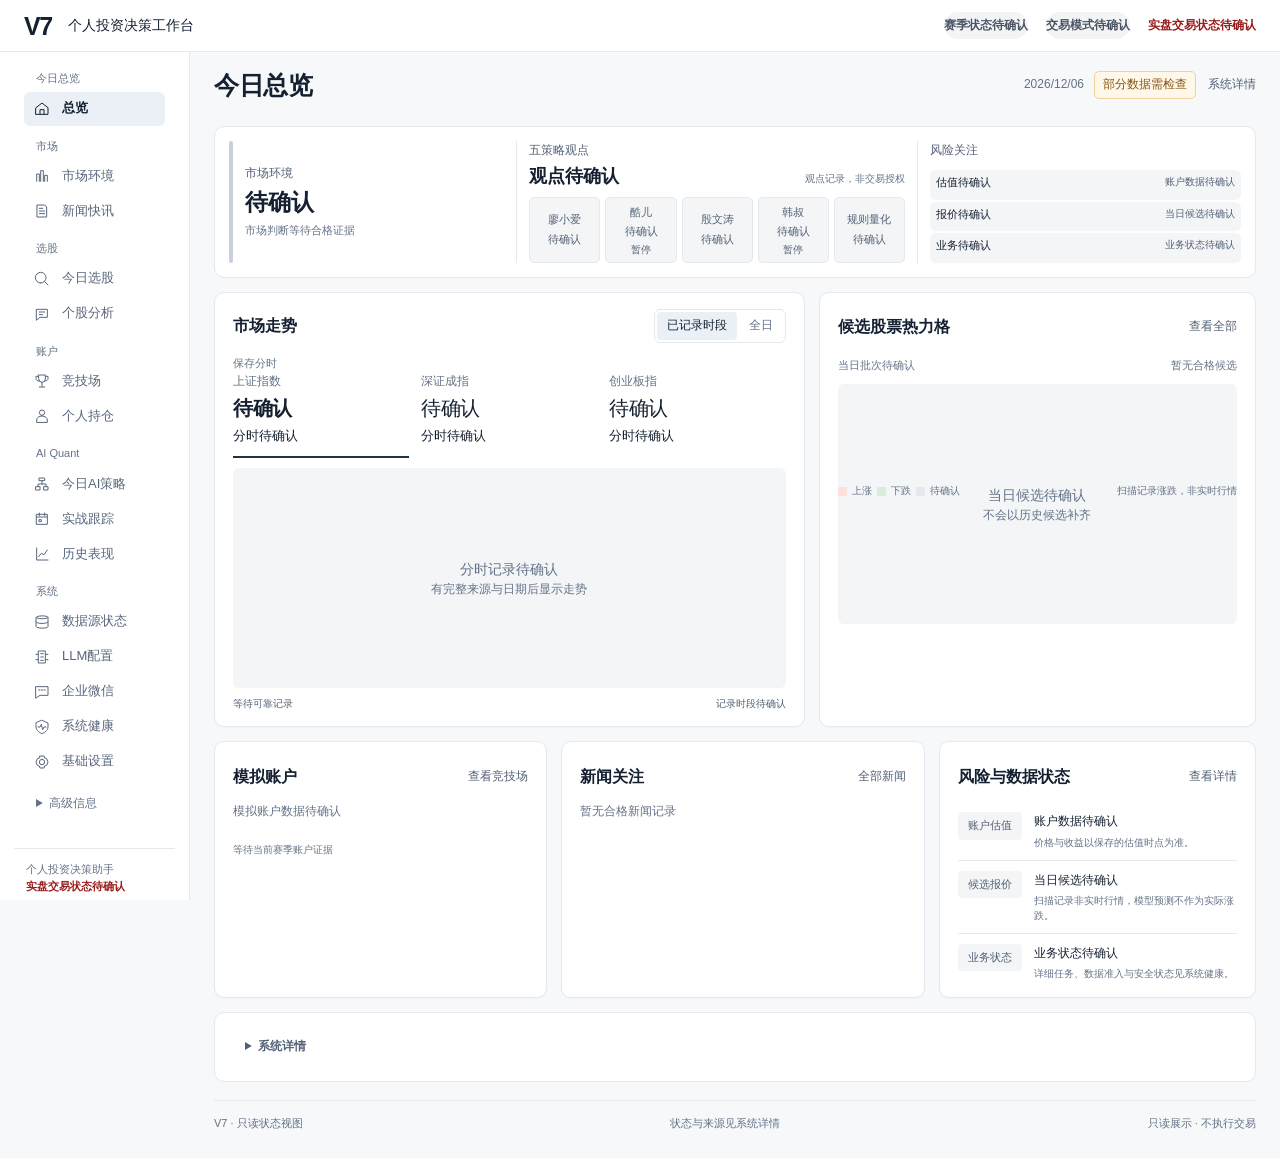
==== commit 7564dd80: "Refresh V7 UI and publish an isolated synthetic interface demo" ====
--- a/workbench_v7/index.html
+++ b/workbench_v7/index.html
@@ -8,6 +8,11 @@
   <link rel="stylesheet" href="/workbench_v7/css/tokens.css">
   <link rel="stylesheet" href="/workbench_v7/css/layout.css?v=fullscreen-layout-v2-1-r1">
 <link rel="stylesheet" href="/workbench_v7/css/arena.css?v=arena-grid-dialog-r1">
+<link rel="stylesheet" href="/workbench_v7/css/unified.css?v=20261029-v3">
+  <link rel="stylesheet" href="/workbench_v7/css/home-v3.css?v=20261029-v3-r3">
+  <link rel="stylesheet" href="/workbench_v7/css/market-pages.css?v=20261029-v3-r3">
+  <link rel="stylesheet" href="/workbench_v7/css/account-pages.css?v=20261029-v3-r2">
+  <link rel="stylesheet" href="/workbench_v7/css/system-pages.css?v=20261029-v3">
 </head>
 <body>
   <header class="topbar" id="top-context-bar">
@@ -68,11 +73,36 @@
     <main class="main-content">
       <section class="page-view active" id="page-overview">
         <div class="page-heading overview-heading">
-          <div><div class="eyebrow">V7 / 今日</div><h1>今日总览</h1><p>看市场、找机会，了解账户与策略。</p></div>
+          <div class="overview-title"><h1>今日总览</h1><p>市场、机会与风险</p></div>
+          <div class="overview-toolbar"><span id="preview-today"></span><div class="overview-status-note" role="status"><span id="overview-user-status">数据状态待确认</span><button class="text-link" id="overview-details-link" type="button">系统详情</button></div></div>
         </div>
-        <div class="overview-status-note" role="status"><span id="overview-user-status">数据状态待确认</span><button class="text-link" id="overview-details-link" type="button">查看系统详情</button></div>
-
-        <section class="overview-layer" id="overview-market-layer" aria-labelledby="overview-market-heading" hidden>
+        <div id="overview-visual">
+          <section class="overview-insight" aria-label="今日研判摘要">
+            <div class="insight-item"><span class="insight-signal" aria-hidden="true"></span><div><div class="insight-kicker">市场环境</div><div id="insight-environment" class="insight-value">待确认</div><div id="insight-environment-note" class="insight-sub">规则记录读取中</div></div></div>
+            <div class="insight-item"><div><div class="insight-kicker">五策略观点</div><div class="insight-opinion-main"><div id="insight-opinions" class="insight-value">观点待确认</div><div id="insight-opinions-note" class="insight-sub">观点记录，非交易授权</div></div><div id="opinion-cells" class="opinion-cells" aria-label="五策略观点"></div></div></div>
+            <div class="insight-item"><div><div id="insight-risk" class="insight-kicker">风险关注</div><div id="risk-chips" class="risk-chips"></div><div id="insight-risk-note" class="insight-sub">检查数据状态与来源</div></div></div>
+          </section>
+          <div class="overview-workspace">
+            <section class="visual-panel" aria-labelledby="unified-market-title">
+              <div class="panel-title"><h2 id="unified-market-title">市场走势</h2><div class="chart-toolbar"><div class="chart-window" role="group" aria-label="走势图显示时段"><button type="button" data-chart-mode="recorded" aria-pressed="true">已记录时段</button><button type="button" data-chart-mode="full" aria-pressed="false">全日</button></div></div></div>
+              <span id="market-record-time" class="market-record-date">保存分时</span><div id="unified-index-tabs" class="index-tabs" role="tablist" aria-label="分时指数选择"></div>
+              <div id="unified-chart" class="chart-host"></div>
+              <div class="chart-notes"><span id="chart-readout" class="chart-readout" aria-live="polite"></span><span id="chart-session-note" class="chart-session-note"></span></div>
+            </section>
+            <section class="visual-panel" aria-labelledby="unified-heat-title">
+              <div class="panel-title"><h2 id="unified-heat-title">候选股票热力格</h2><button class="text-link" data-ui-page="page-picks">查看全部</button></div>
+              <div class="heat-meta"><span id="heat-batch">当前批次待确认</span><span id="heat-count"></span></div>
+              <div id="unified-heat-grid" class="heat-grid"></div>
+              <div class="heat-legend"><span><i class="legend-up"></i>上涨 <i class="legend-down"></i>下跌 <i class="legend-unknown"></i>待确认</span><span id="heat-quality">扫描记录涨跌，非实时行情</span></div>
+            </section>
+          </div>
+          <div class="overview-lower">
+            <section class="visual-panel" aria-labelledby="unified-accounts-title"><div class="panel-title"><h2 id="unified-accounts-title">模拟账户</h2><button class="text-link" data-ui-page="page-arena">查看竞技场</button></div><div id="unified-account-list" class="overview-list"></div><p id="home-account-caption" class="home-account-caption"></p></section>
+            <section class="visual-panel" aria-labelledby="unified-news-title"><div class="panel-title"><h2 id="unified-news-title">新闻关注</h2><button class="text-link" data-ui-page="page-news">全部新闻</button></div><div id="unified-news"></div></section>
+            <section class="visual-panel" aria-labelledby="unified-risks-title"><div class="panel-title"><h2 id="unified-risks-title">风险与数据状态</h2><button class="text-link" data-ui-page="page-health">查看详情</button></div><div id="unified-risks"></div></section>
+          </div>
+        </div>
+<div class="overview-legacy" aria-hidden="true">        <section class="overview-layer" id="overview-market-layer" aria-labelledby="overview-market-heading" hidden>
           <div class="layer-heading"><div><span class="layer-index">01</span><div><h2 id="overview-market-heading">市场环境</h2><p id="overview-market-time"></p></div></div><button class="text-link" data-page="page-market">查看市场环境 →</button></div>
           <div id="overview-market-summary" class="card market-environment-summary" aria-live="polite"></div>
         </section>
@@ -95,6 +125,7 @@
           </div>
         </section>
 
+</div>
         <details class="technical-details overview-system-details" id="overview-system-details">
           <summary>系统详情</summary>
           <div class="overview-technical-facts">
@@ -123,10 +154,10 @@
         <details class="technical-details" id="market-environment-details"><summary>查看判断依据</summary><div id="market-environment-basis"></div><pre class="technical-json" id="market-technical-json"></pre></details>
       </section>
       <section class="page-view" id="page-news">
-        <div class="page-heading"><div><div class="eyebrow">02 / 市场</div><h1>新闻快讯</h1><p>真实 News Officer 保存内容；新闻原文与 AI 研判分开展示。</p></div><div class="heading-meta"><span id="news-page-status">读取中</span><span id="news-capture-time">采集批次：UNKNOWN</span></div></div>
+        <div class="page-heading"><div><div class="eyebrow">02 / 市场</div><h1>新闻快讯</h1><p>浏览已保存的新闻，按需展开正文与 AI 研判。</p></div><div class="heading-meta"><span id="news-page-status">读取中</span><span id="news-capture-time">采集批次：UNKNOWN</span></div></div>
         <div id="news-page-warning" class="state-panel unavailable"><strong>NEWS_DATA_LOADING</strong><p>正在读取现有新闻文件，不会执行采集。</p></div>
         <div class="card-grid two-col news-columns"><article class="card"><div class="card-heading"><h2>热点新闻</h2><span id="news-hot-count" class="status-chip neutral">0</span></div><div id="news-hot-list" class="news-list"></div></article><article class="card"><div class="card-heading"><h2>普通新闻</h2><span id="news-ordinary-count" class="status-chip neutral">0</span></div><div id="news-ordinary-list" class="news-list"></div></article></div>
-        <p class="data-source-note">新闻条目的 `time` 是来源记录时间；现有采集链未逐条保留可信时间来源证明，因此不宣称为已独立核验的发布时间。AI 研判仅在有模型元数据时单独标注。</p>
+
       </section>
       <section class="page-view" id="page-picks">
         <div class="page-heading"><div><div class="eyebrow">03 / 选股</div><h1>今日选股</h1><p>看看五个策略今天关注什么。策略观点不代表订单或成交。不从历史 Top5 推导今日推荐。</p></div><div class="heading-meta"><span id="picks-page-status">读取中</span><span id="picks-as-of"></span></div></div>
@@ -146,7 +177,7 @@
         <div class="page-heading"><div><div class="eyebrow">04 / 账户</div><h1>竞技场</h1><p>六个模拟账户的真实账本表现</p></div><div class="heading-meta"><span id="arena-status">读取中</span><span id="arena-season">模拟账户</span><button type="button" id="arena-refresh" class="secondary-button">刷新数据</button></div></div>
         <p id="arena-sync" class="arena-sync">页面同步：时间待确认 · 账户数据时间待确认</p>
         <div id="arena-warning" class="state-panel unavailable"><strong>正在读取账户数据</strong><p>资金、持仓和交易记录将按已有账本展示。</p></div>
-        <h2 class="arena-ranking-title">模拟账户收益排名</h2><div class="arena-workspace"><div id="arena-grid" class="arena-leaderboard" aria-label="模拟账户收益排名"></div></div><dialog id="arena-detail-dialog" class="arena-detail-dialog" aria-modal="true" aria-labelledby="arena-dialog-title"><header class="arena-dialog-header"><h2 id="arena-dialog-title">账户详情</h2><button id="arena-dialog-close" class="arena-dialog-close" type="button" aria-label="关闭账户详情">关闭</button></header><div class="arena-dialog-content"><article id="arena-detail" class="card" aria-live="polite"></article></div></dialog>
+        <div id="arena-visual-summary" class="arena-overview" aria-label="账户概况"></div><h2 class="arena-ranking-title">模拟账户收益排名</h2><div class="arena-table-head" aria-hidden="true"><span>模拟账户</span><span>累计收益率</span><span>相对零基线</span><span>账本总资产</span><span>持仓</span><span>运行与估值</span></div><div class="arena-workspace"><div id="arena-grid" class="arena-leaderboard" aria-label="模拟账户收益排名"></div></div><dialog id="arena-detail-dialog" class="arena-detail-dialog" aria-modal="true" aria-labelledby="arena-dialog-title"><header class="arena-dialog-header"><h2 id="arena-dialog-title">账户详情</h2><button id="arena-dialog-close" class="arena-dialog-close" type="button" aria-label="关闭账户详情">关闭</button></header><div class="arena-dialog-content"><article id="arena-detail" class="card" aria-live="polite"></article></div></dialog>
         <div class="sentinel-note">风险观察席 · 反指哨兵 · 无本金 · 不交易 · 不参与收益排名</div>
       </section>
       <section class="page-view" id="page-personal"><div class="page-heading"><div><div class="eyebrow">04 / 账户</div><h1>个人持仓</h1><p>独立浏览器本地数据；与 Arena、AI Quant Paper、模拟账本分离。</p></div><div class="heading-meta"><span id="personal-storage-status">本地存储读取中</span></div></div><div id="personal-warning" class="state-panel hold"><strong>PERSONAL_PORTFOLIO_LOCAL_ONLY</strong><p>这不是券商实时资产；无合格行情时当前价、市值、浮盈亏保持 UNKNOWN。清理浏览器数据可能丢失记录，请定期导出备份。</p></div><div class="personal-actions" id="personal-backup-actions"><button class="text-link" id="personal-export" type="button">导出本地备份</button><a class="text-link" id="personal-download-link" hidden>若未自动下载，点此保存备份</a><label class="text-link" for="personal-import-file">导入备份</label><input id="personal-import-file" type="file" accept="application/json,.json" hidden></div><form id="personal-holding-form" class="personal-form"><input id="personal-edit-index" type="hidden"><label>代码<input id="personal-symbol" inputmode="numeric" pattern="[0-9]{6}" maxlength="6" required></label><label>名称<input id="personal-name" maxlength="80" required></label><label>数量<input id="personal-shares" type="number" min="1" step="1" required></label><label>成本价<input id="personal-cost" type="number" min="0.01" step="0.01" required></label><label class="personal-notes">备注<input id="personal-notes" maxlength="300"></label><div class="personal-actions"><button class="primary-button" type="submit">保存个人记录</button><button class="text-link" id="personal-cancel-edit" type="button">取消编辑</button></div></form><div id="personal-holdings" class="card-grid two-col"></div></section>
@@ -201,7 +232,17 @@
       <section class="page-view" id="page-llm"><div class="page-heading"><div><div class="eyebrow">06 / 系统</div><h1>LLM配置</h1><p>只显示脱敏配置存在性；不提供密钥编辑。</p></div></div><div id="llm-warning" class="state-panel unavailable"><strong>读取本进程只读配置状态</strong><p>不会返回 Key、Token 或其片段。</p></div><div id="llm-grid" class="card-grid two-col"></div></section>
       <section class="page-view" id="page-wecom"><div class="page-heading"><div><div class="eyebrow">06 / 系统</div><h1>企业微信</h1><p>仅查看脱敏配置和已持久化通知状态。</p></div></div><div id="wecom-warning" class="state-panel unavailable"><strong>通知配置只读</strong><p>Webhook secret 不会回显。</p></div><div id="wecom-grid" class="card-grid two-col"></div></section>
       <section class="page-view" id="page-health"><div class="page-heading"><div><div class="eyebrow">06 / 系统</div><h1>系统健康</h1></div></div><div class="state-panel hold" id="system-health-state"><strong>业务健康读取中</strong><p>进程心跳只代表进程存活，不独立代表业务健康。</p></div></section>
-      <section class="page-view" id="page-settings"><div class="page-heading"><div><div class="eyebrow">06 / 系统</div><h1>基础设置</h1><p>仅当前浏览器的低风险展示偏好。</p></div></div><form id="display-settings" class="card settings-form"><label>界面密度<select id="setting-density"><option value="comfortable">舒适</option><option value="compact">紧凑</option></select></label><label>默认页面<select id="setting-home"><option value="page-overview">今日总览</option><option value="page-market">市场环境</option><option value="page-picks">今日选股</option></select></label><button class="primary-button" type="submit">保存本地偏好</button><p class="muted">不包含交易权限、Provider 凭证或安全合同设置。</p></form></section>
+      <section class="page-view" id="page-settings">
+        <div class="page-heading"><div><h1>基础设置</h1><p>让工作台适合你的阅读习惯。</p></div><span class="preview-note"><span class="preview-tag">当前浏览器</span></span></div>
+        <div class="settings-layout">
+          <form id="display-settings" class="card settings-form"><h2 class="settings-section-title">展示偏好</h2>
+            <label class="setting-row" for="setting-density"><span><strong>界面密度</strong><small>调整列表行高和模块间距，保存后立即生效。</small></span><select id="setting-density"><option value="comfortable">舒适</option><option value="compact">紧凑</option></select></label>
+            <label class="setting-row" for="setting-home"><span><strong>默认页面</strong><small>下次打开工作台时，优先进入这个页面。</small></span><select id="setting-home"><option value="page-overview">今日总览</option><option value="page-market">市场环境</option><option value="page-picks">今日选股</option></select></label>
+            <div class="settings-save"><button class="primary-button" type="submit">保存本地偏好</button><p id="settings-feedback" role="status">偏好保存在此浏览器。</p></div>
+          </form>
+          <aside class="settings-side"><div class="card"><h2>本地展示设置</h2><p>界面密度与默认页面保存在当前浏览器，不会跨浏览器同步。</p><p>交易权限、策略参数与数据源凭证仍以原系统为准。</p><div class="density-sample" aria-label="密度预览"><div><span>市场环境</span><span>记录与来源</span></div><div><span>候选股票</span><span>观点与证据</span></div><div><span>模拟账户</span><span>账本与估值</span></div></div></div></aside>
+        </div>
+      </section>
 
       <footer class="page-footer"><span>V7 · 只读状态视图</span><span id="footer-source">状态与来源见系统详情</span><span>只读展示 · 不执行交易</span></footer>
     </main>
@@ -210,9 +251,17 @@
     <header class="pick-drawer-header"><h2 id="pick-drawer-title">策略详情</h2><button id="pick-drawer-close" class="secondary-button" type="button" aria-label="关闭策略详情" autofocus>关闭 ×</button></header>
     <div id="pick-drawer-content" class="pick-drawer-content"></div>
   </dialog>
+
+  <dialog id="heat-detail-dialog" class="heat-dialog" aria-labelledby="heat-dialog-title"><header><h2 id="heat-dialog-title">候选来源</h2><button class="secondary-button" id="heat-dialog-close" type="button" aria-label="关闭候选详情">关闭</button></header><div id="heat-dialog-content" class="heat-dialog-content"></div><footer><span class="muted">候选身份不代表交易授权</span><button class="primary-button" type="button" id="heat-analysis-link">查看个股分析</button></footer></dialog>
   <script src="/workbench_v7/js/api.js"></script>
   <script src="/workbench_v7/js/personal_portfolio_store.js"></script>
   <script src="/workbench_v7/js/app.js?v=fullscreen-layout-v2-1-r1"></script>
 <script src="/workbench_v7/js/arena.js?v=arena-grid-dialog-r1"></script>
+<script src="/workbench_v7/js/candidate_heatgrid.js"></script>
+<script src="/workbench_v7/js/dashboard_charts.js?v=20261029-v3"></script>
+<script src="/workbench_v7/js/unified-ui.js?v=20261029-v3"></script>
+<script src="/workbench_v7/js/market-pages.js?v=20261029-v3-r3"></script>
+<script src="/workbench_v7/js/account-pages.js?v=20261029-v3-r2"></script>
+<script src="/workbench_v7/js/system-pages.js?v=20261029-v3"></script>
 </body>
 </html>
--- a/workbench_v7/css/unified.css
+++ b/workbench_v7/css/unified.css
@@ -0,0 +1,249 @@
+/* Hallmark v2; shape: app screen; surface: absolute; achromatic ledger by approved direction; signature: candidate evidence grid and folded lunch axis. */
+/* Critique: richer real-data graphics and quieter chrome; staged overrides preserve existing business views. */
+/* Waive marketing hero/word limits and external typeface: Chinese financial workbench, system fonts, no remote font dependency. */
+/* Hallmark · waive 7b · Owner approved an achromatic white finance ledger with red and green reserved for A-share data · White surface keeps the ledger neutral and preserves the approved Wealthfolio-like material instead of adding a new brand tint. */
+/* Hallmark · waive 24b · Equal-area 84px candidate cells, narrow 10px lunch break and compact Chinese labels need optical half-steps · Primary panel spacing stays on the 4px scale; compact ledger controls retain intentional 2px and 6px adjustments without shrinking hit targets. */
+:root {
+  --page:#f7f8f8; --surface:#fff; --surface-subtle:#f5f6f6; --border:#e5e7e7; --border-strong:#c8cdce;
+  --text:#202525; --text-secondary:#505858; --text-muted:#687171; --text-disabled:#798181;
+  --accent:#242a2a; --accent-soft:#ecefef; --up:#dc2626; --up-soft:#fff0ee; --down:#166534; --down-soft:#edf5ef;
+  --critical:#991b1b; --critical-soft:#fff0ee; --warning:#875512; --warning-soft:#fbf7ec;
+  --hold:#875512; --hold-soft:#fbf7ec; --forward:#505858; --forward-soft:#f2f4f4;
+  --line:#252c2c; --line-muted:#a1aaaa; --gridline:#edf0f0; --transparent:transparent; --backdrop:rgba(25,33,33,.25);
+  --up-mid:#fce0dc; --up-high:#f7ccc5; --down-mid:#dcebdd; --down-high:#c8e0cc;
+  --font-sans:"Segoe UI","PingFang SC","Microsoft YaHei",sans-serif; --font-mono:Consolas,monospace;
+  --radius:8px; --shadow:none; --sidebar-width:200px; --topbar-height:56px; --gap:16px; --content-pad:28px;
+}
+html,body { overflow-x:clip; }
+body { background:var(--page); color:var(--text); font:14px/1.6 var(--font-sans); font-variant-numeric:tabular-nums; margin:0; }
+*,*::before,*::after { box-sizing:border-box; }
+button,input,select,textarea { font-family:var(--font-sans); font-size:14px; }
+button,a,input,select,summary { -webkit-tap-highlight-color:var(--accent-soft); }
+button,a,summary { touch-action:manipulation; }
+:is(button,a,input,select,textarea,summary,[tabindex]):focus-visible { outline:2px solid var(--accent); outline-offset:3px; }
+button { cursor:pointer; }
+button:disabled { color:var(--text-disabled); cursor:not-allowed; }
+button:active:not(:disabled) { transform:translateY(1px); }
+[hidden] { display:none!important; }
+.topbar { height:var(--topbar-height); min-height:var(--topbar-height); padding:0 28px; border-bottom:1px solid var(--border); background:var(--surface); box-shadow:none; gap:20px; }
+.brand { font-size:14px; font-weight:500; color:var(--text); gap:16px; text-decoration:none; }
+.brand-mark { background:none; color:var(--text); border:none; border-radius:0; font-size:25px; font-weight:700; width:auto; height:auto; letter-spacing:-1.5px; }
+.global-state { gap:18px; font-size:12px; }
+.state-pill { background:none; border:0; color:var(--text-secondary); padding:0; font-size:12px; }
+.state-pill.critical { color:var(--critical); background:none; }
+.sidebar { top:var(--topbar-height); width:var(--sidebar-width); background:var(--surface); padding:20px 14px 16px; border-right:1px solid var(--border); }
+.sidebar-caption { display:none; }
+.nav-group { margin:0 0 16px; }
+.nav-group h2 { color:var(--text-muted); font-size:12px; letter-spacing:0; font-weight:400; margin:0 0 6px; padding:0 12px; }
+.nav-item { min-height:36px; padding:7px 12px; margin:1px 0; font-size:13px; border:0; border-radius:5px; background:none; color:var(--text-secondary); text-align:left; width:100%; }
+.nav-item:hover { background:var(--surface-subtle); color:var(--text); }
+.nav-item.active { background:var(--accent-soft); color:var(--text); font-weight:600; border:0; box-shadow:none; }
+.nav-advanced summary { font-size:12px; padding:7px 12px; color:var(--text-muted); }
+.sidebar-foot { padding:12px; font-size:11px; border-top:1px solid var(--border); color:var(--text-muted); }
+.main-content { margin-left:var(--sidebar-width); width:calc(100% - var(--sidebar-width)); max-width:calc(1480px + 56px); padding:24px var(--content-pad); }
+.page-view { min-width:0; }
+.page-heading { margin:0 0 20px; padding:0; border:0; min-height:55px; align-items:center; gap:16px; }
+.page-heading h1 { font-size:26px; font-weight:600; letter-spacing:-.5px; line-height:1.3; margin:0 0 5px; border:0; padding:0; min-width:0; overflow-wrap:break-word; }
+h1,h2 { text-wrap:balance; }
+.page-heading p { margin:0; font-size:13px; color:var(--text-muted); }
+.eyebrow,.layer-index { display:none; }
+.preview-note { font-size:12px; color:var(--text-muted); display:flex; align-items:center; gap:12px; white-space:nowrap; }
+.preview-tag { border:1px solid var(--border-strong); padding:2px 7px; border-radius:4px; color:var(--text-secondary); }
+.overview-status-note { font-size:12px; padding:8px 0; margin:0 0 12px; background:none; border:0; }
+.overview-status-note .text-link { min-height:32px; }
+.card,.technical-details,.report-viewer,.state-panel { box-shadow:none; border-radius:var(--radius); }
+.card { border:1px solid var(--border); padding:20px; background:var(--surface); }
+.card h2,.layer-heading h2 { font-size:15px; font-weight:600; }
+.card h3 { font-size:14px; }
+.muted { color:var(--text-muted); }
+.primary-button,.secondary-button { min-height:44px; border-radius:6px; padding:9px 16px; font-weight:500; }
+.primary-button { background:var(--accent); color:var(--surface); border:1px solid var(--accent); }
+.primary-button:hover { background:var(--text-secondary); border-color:var(--text-secondary); }
+.secondary-button { background:var(--surface); color:var(--text); border:1px solid var(--border-strong); }
+.secondary-button:hover { background:var(--surface-subtle); }
+.text-link { color:var(--text-secondary); font-weight:500; font-size:12px; min-height:36px; background:none; border:0; padding:4px 0; text-decoration:none; }
+.text-link:hover { color:var(--text); text-decoration:underline; text-underline-offset:4px; }
+.state-panel { background:var(--surface-subtle); border:1px solid var(--border); padding:14px 16px; }
+.state-panel.hold { background:var(--warning-soft); border-color:var(--border); }
+.state-panel.error,.state-panel.critical { background:var(--critical-soft); }
+.state-panel strong { font-size:13px; font-weight:600; }
+.state-panel p { margin:3px 0 0; font-size:12px; }
+.status-chip { border-radius:4px; font-size:12px; font-weight:400; padding:2px 6px; }
+.status-chip.normal { background:var(--surface-subtle); color:var(--text-secondary); }
+.technical-details { margin-top:20px; background:var(--surface); border:1px solid var(--border); }
+.technical-details>summary { font-size:12px; min-height:44px; padding:12px 16px; color:var(--text-secondary); }
+.technical-json { font-size:12px; background:var(--surface-subtle); color:var(--text-secondary); }
+.page-footer { font-size:11px; padding-top:20px; margin-top:24px; gap:12px; }
+.overview-legacy { display:none; }
+.overview-insight { display:grid; grid-template-columns:1.15fr 1fr 1fr; background:var(--surface); border:1px solid var(--border); border-radius:var(--radius); padding:16px 20px; gap:24px; margin-bottom:16px; }
+.insight-item { display:flex; gap:15px; min-width:0; align-items:center; }
+.insight-item+.insight-item { border-left:1px solid var(--border); padding-left:24px; }
+.insight-kicker { color:var(--text-muted); font-size:12px; margin-bottom:2px; }
+.insight-value { font-size:21px; font-weight:600; line-height:1.25; white-space:nowrap; }
+.insight-sub { color:var(--text-muted); font-size:12px; line-height:1.5; }
+.insight-signal { width:3px; height:34px; background:var(--down); flex:none; border-radius:2px; }
+.overview-workspace { display:grid; grid-template-columns:minmax(0,1.35fr) minmax(0,1fr); gap:var(--gap); }
+.visual-panel { min-width:0; border:1px solid var(--border); border-radius:var(--radius); padding:18px 20px 14px; background:var(--surface); }
+.panel-title { display:flex; align-items:center; justify-content:space-between; gap:12px; margin-bottom:10px; }
+.panel-title h2 { font-size:15px; font-weight:600; margin:0; }
+.panel-meta { font-size:12px; color:var(--text-muted); }
+.index-tabs { display:grid; grid-template-columns:repeat(3,minmax(0,1fr)); margin:0 0 6px; gap:12px; }
+.index-tab { text-align:left; border:0; border-bottom:2px solid var(--transparent); background:none; padding:3px 0 10px; border-radius:0; min-width:0; color:var(--text); }
+.index-tab[aria-selected=true] { border-bottom-color:var(--accent); }
+.index-tab:hover { background:var(--surface-subtle); }
+.index-tab span { display:block; font-size:12px; color:var(--text-muted); }
+.index-tab strong { display:block; font-size:20px; font-weight:500; line-height:1.6; letter-spacing:-.3px; }
+.index-tab small { font-size:12px; }
+.delta-up { color:var(--up); } .delta-down { color:var(--down); }
+.chart-host { width:100%; min-width:0; height:202px; position:relative; }
+.chart-host svg { width:100%; height:100%; display:block; overflow:visible; }
+.chart-grid { stroke:var(--gridline); stroke-width:1; }
+.chart-label { fill:var(--text-muted); font-size:11px; font-family:var(--font-sans); }
+.chart-path { stroke:var(--line); stroke-width:1.8; fill:none; stroke-linejoin:round; stroke-linecap:round; }
+.chart-end { fill:var(--line); }
+.chart-break { stroke:var(--line-muted); fill:none; stroke-width:1; }
+.chart-cursor { stroke:var(--line-muted); stroke-dasharray:3 3; }
+.chart-notes { display:flex; justify-content:space-between; gap:12px; font-size:11px; color:var(--text-muted); margin-top:8px; min-height:18px; }
+.chart-readout { color:var(--text-secondary); }
+.chart-empty { height:100%; display:grid; place-content:center; text-align:center; color:var(--text-muted); background:var(--surface-subtle); border-radius:6px; }
+.heat-meta { display:flex; justify-content:space-between; gap:8px; font-size:12px; color:var(--text-muted); margin-bottom:10px; }
+.heat-grid { display:grid; grid-template-columns:repeat(3,minmax(0,1fr)); grid-auto-rows:84px; gap:6px; }
+.heat-cell { display:flex; flex-direction:column; text-align:left; justify-content:space-between; gap:3px; min-width:0; border:1px solid var(--border); background:var(--surface-subtle); color:var(--text); border-radius:5px; padding:9px 10px; transition:border-color .15s ease,background-color .15s ease; }
+.heat-cell:hover { border-color:var(--border-strong); }
+.heat-cell[data-tone=up] { background:var(--up-soft); border-color:var(--up-mid); }
+.heat-cell[data-tone=down] { background:var(--down-soft); border-color:var(--down-mid); }
+.heat-cell[data-strength=mid][data-tone=up] { background:var(--up-mid); }
+.heat-cell[data-strength=mid][data-tone=down] { background:var(--down-mid); }
+.heat-cell[data-strength=high][data-tone=up] { background:var(--up-high); }
+.heat-cell[data-strength=high][data-tone=down] { background:var(--down-high); }
+.heat-name { display:flex; justify-content:space-between; gap:4px; font-size:12px; font-weight:500; flex-wrap:wrap; }
+.heat-code { font-size:12px; color:var(--text-muted); font-weight:400; }
+.heat-value { font-size:18px; font-weight:500; line-height:1.25; }
+.heat-value.unknown { font-size:12px; color:var(--text-muted); font-weight:400; }
+.heat-source { font-size:12px; color:var(--text-secondary); overflow:hidden; text-overflow:ellipsis; white-space:nowrap; }
+.heat-legend { display:flex; justify-content:space-between; gap:10px; flex-wrap:wrap; margin-top:10px; font-size:12px; color:var(--text-muted); align-items:center; }
+.heat-legend span { display:inline-flex; gap:6px; align-items:center; }
+.legend-up,.legend-down,.legend-unknown { width:9px; height:9px; display:inline-block; background:var(--up-mid); border-radius:1px; }
+.legend-down { background:var(--down-mid); } .legend-unknown { background:var(--border); }
+.overview-lower { display:grid; grid-template-columns:minmax(0,1fr) minmax(0,1fr) minmax(0,1fr); gap:var(--gap); margin-top:16px; }
+.overview-lower .visual-panel { padding-bottom:16px; }
+.overview-list { display:grid; gap:0; }
+.overview-row { display:flex; align-items:center; justify-content:space-between; gap:12px; border-bottom:1px solid var(--border); padding:10px 0; min-height:40px; font-size:12px; }
+.overview-row:last-child { border:0; padding-bottom:0; }
+.overview-row small { display:block; color:var(--text-muted); font-size:11px; }
+.news-teaser { font-size:13px; margin:0 0 12px; color:var(--text); line-height:1.65; display:block; text-decoration:none; }
+.news-teaser:hover { text-decoration:underline; text-underline-offset:3px; }
+.news-teaser small { display:block; color:var(--text-muted); font-size:11px; margin-top:4px; }
+.risk-line { display:flex; align-items:flex-start; gap:8px; font-size:12px; margin:8px 0; color:var(--text-secondary); }
+.risk-mark { font-size:11px; font-weight:600; border:1px solid var(--border-strong); border-radius:3px; width:18px; height:18px; line-height:16px; text-align:center; flex:none; }
+.heat-dialog { border:1px solid var(--border); border-radius:12px; padding:0; max-width:540px; width:calc(100% - 32px); color:var(--text); background:var(--surface); }
+.heat-dialog::backdrop { background:var(--backdrop); }
+.heat-dialog header { display:flex; align-items:center; justify-content:space-between; padding:18px 24px; border-bottom:1px solid var(--border); }
+.heat-dialog h2 { font-size:19px; margin:0; }
+.heat-dialog-content { padding:20px 24px; max-height:65dvh; overflow:auto; }
+.heat-detail-value { font-size:28px; font-weight:500; margin:0; }
+.heat-detail-caption { font-size:12px; color:var(--text-muted); margin:0 0 20px; }
+.source-entry { border-top:1px solid var(--border); padding:14px 0; }
+.source-entry strong { font-size:13px; }
+.source-entry p { font-size:12px; color:var(--text-secondary); margin:6px 0; }
+.source-entry small { font-size:11px; color:var(--text-muted); }
+.heat-dialog footer { padding:14px 24px; border-top:1px solid var(--border); display:flex; justify-content:space-between; align-items:center; gap:12px; }
+#page-arena .arena-leaderboard { display:grid; grid-template-columns:1fr; gap:0; border:1px solid var(--border); border-radius:8px; overflow:clip; background:var(--surface); }
+#page-arena .arena-account { display:grid; grid-template-columns:minmax(120px,1.2fr) minmax(80px,.6fr) minmax(100px,1fr) minmax(110px,.9fr) minmax(100px,1fr) minmax(90px,1fr); align-items:center; gap:16px; border:0; border-bottom:1px solid var(--border); border-radius:0; padding:20px 24px; background:var(--surface); box-shadow:none; }
+#page-arena .arena-account:last-child { border-bottom:0; }
+#page-arena .arena-account:hover { background:var(--surface-subtle); }
+#page-arena .arena-account[aria-pressed=true] { border-color:var(--border); box-shadow:none; }
+#page-arena .arena-account>strong { grid-column:1; grid-row:1; font-size:14px; }
+#page-arena .arena-account>.arena-return { grid-column:2; grid-row:1; font-size:18px; text-align:right; font-weight:500; }
+#page-arena .arena-account>small:nth-child(3) { display:none; }
+#page-arena .arena-account>span:nth-child(4) { grid-column:4; grid-row:1; font-size:12px; }
+#page-arena .arena-account>span:nth-child(5) { grid-column:5; grid-row:1; font-size:12px; }
+#page-arena .arena-account>small:nth-child(6) { grid-column:6; grid-row:1; font-size:11px; }
+#page-arena .arena-account>span.arena-bar { grid-column:3; grid-row:1; height:26px; position:relative; display:block; }
+.arena-bar::before { content:""; position:absolute; inset:0 auto 0 50%; width:1px; background:var(--border-strong); }
+.arena-bar-fill { position:absolute; top:7px; height:12px; border-radius:2px; background:var(--up); }
+.arena-bar-fill.negative { background:var(--down); }
+.arena-table-head { display:grid; grid-template-columns:minmax(120px,1.2fr) minmax(80px,.6fr) minmax(100px,1fr) minmax(110px,.9fr) minmax(100px,1fr) minmax(90px,1fr); gap:16px; padding:0 24px 10px; color:var(--text-muted); font-size:12px; }
+.arena-table-head span:nth-child(2) { text-align:right; }
+.arena-overview { display:flex; gap:32px; padding:20px 24px; background:var(--surface); border:1px solid var(--border); border-radius:8px; margin-bottom:20px; }
+.arena-overview strong { font-weight:500; font-size:25px; display:block; line-height:1.3; }
+.arena-overview span { font-size:12px; color:var(--text-muted); }
+#page-arena .arena-tabs .arena-tab[aria-selected=true] { color:var(--text); border-color:var(--accent); }
+#page-arena .arena-detail-dialog { width:min(1100px,calc(100% - 48px)); max-width:calc(100% - 48px); }
+#page-arena .arena-detail-dialog::backdrop { background:var(--backdrop); }
+#page-arena .arena-table th { background:var(--surface); color:var(--text-muted); font-weight:400; }
+#page-arena .arena-table td { font-size:13px; }
+#page-arena .arena-table th,#page-arena .arena-table td { border-color:var(--border); }
+#page-arena .arena-sync { color:var(--text-muted); }
+#page-arena .arena-account:focus-visible { outline:2px solid var(--accent); outline-offset:-3px; }
+.settings-layout { display:grid; grid-template-columns:minmax(0,2fr) minmax(250px,1fr); gap:24px; max-width:1100px; }
+#display-settings.settings-form { display:block; padding:0; margin:0; }
+.settings-section-title { padding:20px 24px 14px; font-size:15px; font-weight:600; margin:0; border-bottom:1px solid var(--border); }
+.setting-row { display:grid!important; grid-template-columns:minmax(0,1fr) 160px; align-items:center; gap:24px; padding:24px; margin:0!important; border-bottom:1px solid var(--border); }
+.setting-row strong { display:block; font-size:14px; font-weight:500; margin-bottom:4px; }
+.setting-row small { color:var(--text-muted); font-size:12px; font-weight:400; }
+select,input { border:1px solid var(--border-strong); border-radius:6px; min-height:44px; background:var(--surface); color:var(--text); padding:8px 12px; }
+.settings-save { padding:20px 24px; display:flex; align-items:center; gap:16px; flex-wrap:wrap; }
+.settings-save p { margin:0; font-size:12px; color:var(--text-muted); }
+.settings-side h2 { font-size:14px; margin:0 0 12px; }
+.settings-side p { font-size:12px; color:var(--text-muted); line-height:1.8; margin:0 0 14px; }
+.density-sample { display:grid; gap:0; border-top:1px solid var(--border); margin-top:18px; }
+.density-sample div { padding:10px 0; border-bottom:1px solid var(--border); display:flex; justify-content:space-between; font-size:12px; }
+body[data-density=compact] { --content-pad:24px; }
+body[data-density=compact] .card { padding:16px; }
+body[data-density=compact] .overview-row,body[data-density=compact] .density-sample div { padding-top:6px; padding-bottom:6px; }
+body[data-density=compact] .setting-row { padding-top:16px; padding-bottom:16px; }
+body[data-density=compact] #page-arena .arena-account { padding-top:14px; padding-bottom:14px; }
+@media(min-width:1736px) { .main-content { margin-right:auto; margin-left:calc(var(--sidebar-width) + (100% - var(--sidebar-width) - 1536px)/2); } }
+@media(max-width:1200px) {
+  :root { --sidebar-width:180px; --content-pad:20px; }
+  .overview-workspace { grid-template-columns:minmax(0,1.2fr) minmax(0,1fr); }
+  .visual-panel { padding:16px; }
+  .overview-insight { padding:14px 16px; gap:16px; }
+  .insight-item+.insight-item { padding-left:16px; }
+  .insight-value { font-size:18px; }
+  .heat-name { font-size:12px; } .heat-cell { padding:8px; }
+  #page-arena .arena-account,.arena-table-head { gap:12px; padding-left:16px; padding-right:16px; grid-template-columns:minmax(120px,1.2fr) 80px minmax(80px,1fr) 110px 65px 100px; }
+}
+@media(max-width:950px) {
+  .overview-workspace,.overview-lower { grid-template-columns:1fr; }
+  .heat-grid { grid-template-columns:repeat(3,minmax(0,1fr)); }
+  .settings-layout { grid-template-columns:1fr; }
+  .overview-insight { grid-template-columns:1fr; gap:12px; }
+  .insight-item+.insight-item { padding-left:0; padding-top:12px; border-left:0; border-top:1px solid var(--border); }
+  .arena-table-head { display:none; }
+  #page-arena .arena-account { grid-template-columns:minmax(0,1fr) minmax(70px,.5fr) minmax(80px,.7fr); gap:10px; }
+  #page-arena .arena-account>span:nth-child(4) { grid-column:1; grid-row:2; }
+  #page-arena .arena-account>span:nth-child(5) { grid-column:2; grid-row:2; }
+  #page-arena .arena-account>small:nth-child(6) { grid-column:3; grid-row:2; }
+}
+@media(max-width:760px) {
+  .topbar { padding:0 16px; }
+  .global-state { display:none; }
+  .brand { font-size:12px; }
+  .sidebar { left:0; transform:translateX(-100%); width:220px; z-index:40; }
+  .sidebar.open { transform:translateX(0); box-shadow:10px 0 20px var(--backdrop); }
+  .mobile-menu { display:block; min-width:44px; min-height:44px; background:none; border:0; color:var(--text); margin-left:auto; }
+  .main-content { width:100%; margin:0; padding:20px 16px; }
+  .page-heading { flex-wrap:wrap; margin-bottom:16px; align-items:stretch; text-align:left; }
+  .heading-meta { align-items:flex-start; text-align:left; }
+  .page-heading h1 { font-size:24px; }
+  .preview-note { width:100%; justify-content:space-between; }
+  .overview-status-note { flex-wrap:wrap; }
+  .visual-panel { padding:16px; }
+  .heat-grid { grid-template-columns:repeat(2,minmax(0,1fr)); grid-auto-rows:92px; }
+  .heat-name { font-size:12px; } .heat-value { font-size:18px; }
+  .heat-cell { min-height:86px; padding:10px; }
+  .heat-source,.heat-code { font-size:12px; }
+  .index-tabs { gap:8px; } .index-tab strong { font-size:17px; }
+  .chart-notes { flex-direction:column; gap:2px; }
+  .setting-row { grid-template-columns:1fr!important; gap:12px; }
+  .setting-row select { width:100%; }
+  .arena-overview { flex-wrap:wrap; gap:20px; padding:16px; }
+  .heat-dialog header,.heat-dialog-content,.heat-dialog footer { padding-left:16px; padding-right:16px; }
+  .heat-dialog footer { flex-wrap:wrap; }
+  .page-footer { flex-wrap:wrap; }
+  #page-arena .arena-detail-dialog { width:calc(100% - 20px); max-width:calc(100% - 20px); }
+}
+@media(pointer:coarse) { .nav-item { min-height:44px; } }
+@media(prefers-reduced-motion:reduce) { *,*::before,*::after { animation:none!important; transition:none!important; scroll-behavior:auto!important; } }
--- a/workbench_v7/css/home-v3.css
+++ b/workbench_v7/css/home-v3.css
@@ -0,0 +1,191 @@
+/* Hallmark v2; shape: app screen; surface: absolute; approved V7 v3 layout with recorded-time chart and opinion cells. */
+/* Critique: compact the heading, make actual evidence visible, and preserve neutral unknown states. */
+/* Hallmark · waive 7b · White financial surface requested in approved V7 concept · White surface preserves the quiet finance material while red and green remain semantic data colors. */
+/* Hallmark · waive 24b · Chinese controls and a 10px lunch discontinuity use optical spacing · The V7 chart break and compact labels retain 2px half-steps while primary panels follow the 4px grid. */
+:root {
+  --page:#f6f8fa; --surface:#fff; --surface-subtle:#f3f5f7; --border:#e3e9ef; --border-strong:#c7d1db;
+  --text:#152031; --text-secondary:#536175; --text-muted:#647287; --text-disabled:#798595;
+  --accent:#223247; --accent-soft:#eaf0f5; --nav-ink:#58667c; --gridline:#e7edf3; --line:#273548;
+  --radius:10px; --gap:14px; --sidebar-width:190px; --topbar-height:52px; --content-pad:24px;
+  --shadow-soft:0 1px 2px rgba(28,48,70,.025); --state-fill:#fff7e8; --state-border:#eed39e;
+}
+.topbar { padding:0 24px; }
+:is(button,a,input,select,summary,[tabindex]):focus-visible { outline:2px solid var(--accent); outline-offset:3px; }
+:is(.heat-cell,.opinion-cell,.home-account-row,.chart-window button):active:not(:disabled) { transform:translateY(1px); }
+h1,h2 { text-wrap:balance; }
+.brand { font-weight:500; }
+.sidebar { padding:18px 14px 14px; }
+.nav-group { margin-bottom:12px; }
+.nav-group h2 { font-size:11px; margin-bottom:4px; }
+.nav-item { display:flex; align-items:center; gap:12px; min-height:34px; padding:6px 10px; border-radius:6px; color:var(--nav-ink); }
+.nav-item.active { color:var(--text); }
+.nav-icon { width:16px; height:16px; stroke:currentColor; fill:none; stroke-width:1.5; stroke-linecap:round; stroke-linejoin:round; flex:none; }
+.main-content { padding:20px var(--content-pad); }
+.main-content > :is(#page-ai-quant,#page-forward,#page-plans,#page-backtest) { max-width:none; margin-inline:0; }
+.card,.visual-panel { box-shadow:var(--shadow-soft); }
+.page-heading { margin-bottom:16px; }
+.page-heading h1 { font-size:25px; }
+#page-picks .persona-paused-note { margin:6px 0 10px; font-size:11px; color:var(--text-muted); }
+#page-overview .overview-heading { min-height:42px; gap:16px; margin-bottom:16px; align-items:center; }
+.overview-title { display:flex; align-items:baseline; gap:16px; min-width:0; }
+.overview-title h1 { margin:0; white-space:nowrap; }
+.overview-title p { font-size:13px; }
+.overview-toolbar { display:flex; align-items:center; justify-content:flex-end; flex-wrap:wrap; gap:16px; color:var(--text-muted); font-size:12px; }
+#page-overview .overview-status-note { display:flex; align-items:center; gap:12px; margin:0; padding:0; font-size:12px; }
+#overview-user-status { padding:3px 8px; border:1px solid var(--state-border); border-radius:5px; background:var(--state-fill); color:var(--warning); }
+#overview-details-link { min-height:32px; }
+.overview-insight { grid-template-columns:minmax(0,.9fr) minmax(0,1.25fr) minmax(0,1.1fr); gap:18px; padding:16px 18px; margin-bottom:14px; min-height:130px; }
+.insight-item { align-items:stretch; gap:12px; }
+.insight-item+.insight-item { padding-left:18px; }
+.insight-item>div { width:100%; min-width:0; }
+.insight-item:first-child>div { display:flex; flex-direction:column; justify-content:center; }
+.insight-item:last-child>div { display:flex; flex-direction:column; }
+.insight-kicker { font-size:12px; margin-bottom:5px; color:var(--text-secondary); }
+.insight-value { font-size:23px; font-weight:600; }
+.insight-sub { font-size:11px; line-height:1.6; margin-top:5px; }
+.insight-signal { margin:0; height:auto; align-self:stretch; background:var(--border-strong); width:4px; }
+.insight-signal[data-tone=up] { background:var(--up); }
+.insight-signal[data-tone=down] { background:var(--down); }
+.opinion-cells { display:grid; grid-template-columns:repeat(5,minmax(0,1fr)); gap:5px; margin-top:9px; }
+.opinion-cell { border:1px solid var(--border); border-radius:5px; background:var(--surface-subtle); padding:6px 3px; min-height:54px; color:var(--text-secondary); display:flex; flex-direction:column; align-items:center; justify-content:center; gap:2px; font-size:11px; }
+.opinion-cell strong { font-size:12px; font-weight:500; white-space:nowrap; }
+.opinion-cell small { font-size:10px; line-height:1.3; }
+.opinion-cell[data-action=BUY] { background:var(--up-soft); color:var(--up); border-color:var(--up-mid); }
+.opinion-cell:hover { border-color:var(--border-strong); }
+.insight-opinion-main { display:flex; align-items:baseline; justify-content:space-between; gap:8px; flex-wrap:wrap; }
+#insight-opinions { font-size:20px; }
+#insight-opinions-note { margin:0; font-size:10px; }
+.risk-chips { display:grid; grid-template-columns:repeat(3,minmax(0,1fr)); gap:6px; margin-top:9px; flex:1; }
+.risk-chip { padding:10px 8px; min-height:62px; border-radius:6px; background:var(--surface-subtle); color:var(--text-secondary); display:flex; flex-direction:column; justify-content:center; gap:5px; font-size:11px; }
+.risk-chip strong { font-size:12px; color:var(--text); font-weight:500; }
+.risk-chip[data-level=attention] { background:var(--warning-soft); }
+#insight-risk-note { display:none; }
+.overview-workspace { grid-template-columns:minmax(0,1.35fr) minmax(0,1fr); }
+.visual-panel { padding:16px 18px 12px; }
+.panel-title { margin-bottom:12px; min-height:28px; }
+.panel-title h2 { font-size:16px; }
+.chart-toolbar { display:flex; align-items:center; gap:12px; }
+.chart-window { display:flex; align-items:center; gap:2px; border:1px solid var(--border); background:var(--surface); padding:2px; border-radius:6px; }
+.chart-window button { background:none; border:0; color:var(--text-muted); border-radius:4px; min-height:28px; padding:4px 10px; font-size:12px; }
+.chart-window button[aria-pressed=true] { background:var(--accent-soft); color:var(--text); font-weight:500; }
+.market-record-date { display:block; margin-top:2px; font-size:11px; color:var(--text-muted); }
+.index-tabs { margin-bottom:10px; gap:16px; }
+.index-tab { position:relative; padding:0 0 10px; min-height:83px; }
+.index-tab strong { font-size:22px; letter-spacing:-.5px; }
+.index-tab[aria-selected=true] strong { font-weight:600; color:var(--text); }
+.index-tab[aria-selected=true] { border-color:var(--accent); }
+.index-tab small { font-size:13px; font-weight:500; }
+.index-baseline { font-size:10px!important; font-weight:400!important; color:var(--text-muted); margin-left:5px; white-space:nowrap; }
+.chart-host { height:238px; }
+.chart-label { font-size:11px; }
+.chart-path { stroke-width:1.8; }
+.chart-end.up,.chart-end-label.up { fill:var(--up); }
+.chart-end.down,.chart-end-label.down { fill:var(--down); }
+.chart-end-label { font-size:12px; font-weight:600; fill:var(--text); font-family:var(--font-sans); }
+.chart-notes { font-size:10px; gap:8px; }
+.chart-session-note { color:var(--text-secondary); text-align:right; }
+.heat-meta { font-size:11px; }
+.heat-grid { grid-auto-rows:96px; gap:6px; }
+.heat-cell { padding:10px 11px; gap:3px; }
+.heat-name { font-size:13px; font-weight:600; gap:6px; }
+.heat-code { font-size:11px; font-weight:400; }
+.heat-value { font-size:23px; font-weight:600; line-height:1.2; }
+.heat-value.unknown { font-size:23px; font-weight:500; color:var(--text-secondary); }
+.heat-source { display:flex; align-items:center; gap:4px; font-size:11px; color:var(--text-secondary); overflow:visible; }
+.heat-source-label { overflow:hidden; text-overflow:ellipsis; white-space:nowrap; min-width:0; }
+.heat-source-paused { flex:none; font-size:10px; padding:0 3px; border:1px solid var(--border-strong); border-radius:3px; }
+.heat-source-more { flex:none; font-size:11px; font-weight:600; }
+.heat-legend { margin-top:9px; font-size:10px; }
+.heat-legend span { gap:5px; }
+.overview-lower { grid-template-columns:minmax(0,1.05fr) minmax(0,1.15fr) minmax(0,1fr); gap:14px; margin-top:14px; }
+.overview-lower .panel-title { margin-bottom:8px; }
+.home-account-row { display:grid; grid-template-columns:76px minmax(0,1fr) 62px; gap:10px; align-items:center; background:none; border:0; border-radius:4px; padding:4px 0; width:100%; text-align:left; font-size:11px; color:var(--text-secondary); }
+.home-account-row:hover { background:var(--surface-subtle); }
+.home-account-row .home-account-value { text-align:right; font-size:11px; }
+.home-account-bar { height:16px; position:relative; background:var(--surface); }
+.home-account-bar::before { content:""; position:absolute; top:0; bottom:0; left:50%; width:1px; background:var(--border-strong); }
+.home-account-fill { position:absolute; top:3px; height:10px; border-radius:2px; background:var(--up); }
+.home-account-fill.down { background:var(--down); }
+.home-account-caption { color:var(--text-muted); font-size:10px; margin:8px 0 0; }
+.home-news-row { display:grid; grid-template-columns:40px minmax(0,1fr); gap:10px; padding:10px 0; border-bottom:1px solid var(--border); text-decoration:none; color:var(--text); }
+.home-news-row:last-child { border:0; padding-bottom:0; }
+.home-news-row time { font-size:11px; color:var(--text-muted); padding-top:1px; }
+.home-news-row strong { display:-webkit-box; -webkit-line-clamp:2; -webkit-box-orient:vertical; overflow:hidden; font-size:12px; font-weight:500; line-height:1.6; }
+.home-news-row small { display:block; font-size:10px; color:var(--text-muted); margin-top:6px; }
+.home-news-row:hover strong { text-decoration:underline; text-underline-offset:3px; }
+.home-risk-row { display:grid; grid-template-columns:64px minmax(0,1fr); gap:12px; padding:10px 0; border-bottom:1px solid var(--border); font-size:12px; align-items:start; }
+.home-risk-row:last-child { border:0; padding-bottom:0; }
+.home-risk-label { background:var(--surface-subtle); color:var(--text-secondary); padding:5px 6px; border-radius:4px; font-size:11px; text-align:center; }
+.home-risk-row strong { font-size:12px; font-weight:500; display:block; }
+.home-risk-row small { font-size:10px; color:var(--text-muted); line-height:1.5; display:block; margin-top:3px; }
+.page-footer { padding-top:14px; margin-top:18px; }
+.overview-system-details { margin-top:14px; }
+@media(min-width:1200px) and (max-height:900px) {
+  .main-content { padding-top:16px; }
+  .overview-insight { min-height:116px; padding-top:12px; padding-bottom:12px; }
+  .heat-grid { grid-auto-rows:90px; }
+  .chart-host { height:220px; }
+}
+@media(max-width:1300px) {
+  .overview-title p { display:none; }
+  .overview-toolbar { gap:10px; }
+  .overview-insight { grid-template-columns:minmax(0,.85fr) minmax(0,1.2fr) minmax(0,1fr); gap:12px; padding:14px; }
+  .insight-item+.insight-item { padding-left:12px; }
+  #insight-opinions { font-size:18px; }
+  .opinion-cell strong { font-size:11px; }
+  .risk-chips { grid-template-columns:1fr; gap:2px; margin-top:5px; }
+  .risk-chip { min-height:0; padding:4px 6px; flex-direction:row; justify-content:space-between; gap:6px; }
+  .risk-chip strong { font-size:11px; }
+  .risk-chip span { font-size:10px; }
+  .index-tabs { gap:12px; }
+  .index-tab strong { font-size:20px; }
+  .index-baseline { display:block!important; margin:0; font-size:10px!important; }
+}
+@media(max-width:1100px) {
+  .overview-insight { grid-template-columns:1fr 1.4fr; }
+  .insight-item:last-child { grid-column:1/-1; border-left:0; border-top:1px solid var(--border); padding:10px 0 0; }
+  .risk-chips { grid-template-columns:repeat(3,minmax(0,1fr)); margin:0; gap:6px; }
+  .risk-chip { padding:8px; min-height:48px; flex-direction:column; justify-content:center; gap:3px; }
+}
+@media(max-width:950px) {
+  .overview-workspace,.overview-lower { grid-template-columns:1fr; }
+  .index-tab { min-height:80px; }
+  .index-baseline { display:inline!important; margin-left:4px; }
+  .risk-chip strong { font-size:12px; }
+  .home-account-row { min-height:32px; font-size:12px; grid-template-columns:92px minmax(0,1fr) 70px; }
+}
+@media(max-width:760px) {
+  .main-content { padding:18px 14px; }
+  .overview-title { display:block; }
+  #page-overview .overview-heading { align-items:stretch; gap:10px; }
+  .overview-toolbar { width:100%; justify-content:space-between; gap:8px; }
+  .overview-insight { grid-template-columns:1fr; gap:12px; padding:16px; }
+  .insight-item+.insight-item { padding:12px 0 0; border-left:0; border-top:1px solid var(--border); }
+  .insight-item:last-child { grid-column:auto; }
+  .opinion-cells { gap:4px; }
+  .opinion-cell { min-height:64px; }
+  .opinion-cell strong { font-size:11px; }
+  .opinion-cell small { font-size:11px; }
+  .risk-chips { gap:4px; }
+  .risk-chip { padding:8px 6px; }
+  .risk-chip strong { font-size:11px; }
+  .visual-panel { padding:14px; }
+  .panel-title { flex-wrap:wrap; }
+  .chart-toolbar { gap:6px; }
+  .chart-window button { padding:6px 8px; min-height:32px; }
+  .index-tabs { gap:8px; }
+  .index-tab strong { font-size:17px; }
+  .index-tab small { font-size:11px; }
+  .index-baseline { display:block!important; margin:0; }
+  .chart-host { height:220px; }
+  .heat-grid { grid-auto-rows:100px; }
+  .heat-code { font-size:11px; }
+  .heat-value,.heat-value.unknown { font-size:23px; }
+  .heat-source { font-size:12px; }
+  .heat-source-paused { font-size:11px; }
+  .heat-legend { font-size:11px; }
+  .chart-notes { font-size:11px; }
+  .home-news-row strong,.home-risk-row strong { font-size:13px; }
+  .home-news-row small,.home-risk-row small,.home-account-caption { font-size:11px; }
+}
+@media(pointer:coarse) { .nav-item,.opinion-cell { min-height:44px; } .chart-window button { min-height:44px; } }
--- a/workbench_v7/css/market-pages.css
+++ b/workbench_v7/css/market-pages.css
@@ -0,0 +1,203 @@
+/* Hallmark v2; shape: app screen; existing V7 evidence and wiring retained; market/decision component finish. */
+/* Critique: separate observation, strategy opinion and model evidence through layout rather than invented metrics. */
+/* Hallmark · dismissed 3 · This responsive grid holds five named strategy opinions with existing detail actions, not generic promotional icon tiles; equal cells preserve equal visual status among strategies. */
+.market-unified-page { min-width:0; }
+.market-unified-page :is(button,a,summary,input,[role=button]):focus-visible,.pick-detail-drawer :is(button,summary):focus-visible { outline:2px solid var(--accent); outline-offset:3px; }
+.market-unified-page :is(button,[role=button]):active { transform:translateY(1px); }
+.market-unified-page :is(h1,h2) { text-wrap:balance; }
+.market-unified-page { font-variant-numeric:tabular-nums; }
+.market-unified-page .page-heading { align-items:center; }
+.market-unified-page .heading-meta { gap:4px; font-size:12px; }
+.market-unified-page .state-panel { margin-bottom:20px; }
+.market-unified-page .card { border-radius:var(--radius); }
+.market-unified-page .card-heading { align-items:flex-start; }
+.market-unified-page :is(.technical-details,.technical-json) { max-width:100%; min-width:0; }
+
+/* A rule result precedes three independently scaled, source-labeled saved series. */
+#page-market #market-environment-content { min-width:0; }
+#page-market .dashboard-state-card { background:var(--surface); border-color:var(--border); padding:20px 24px; border-radius:var(--radius); grid-template-columns:150px minmax(0,1fr) auto; column-gap:24px; row-gap:4px; }
+#page-market .dashboard-state-title { font-size:12px; color:var(--text-muted); margin-bottom:4px; }
+#page-market .dashboard-state-card .market-environment-label { font-size:32px; line-height:1.3; font-weight:600; font-variant-numeric:tabular-nums; }
+#page-market .dashboard-state-card.state-bear .market-environment-label { color:var(--down); }
+#page-market .dashboard-state-card.state-bull .market-environment-label { color:var(--up); }
+#page-market .dashboard-state-card.state-range .market-environment-label { color:var(--text); }
+#page-market .dashboard-state-card p { font-size:14px; color:var(--text-secondary); }
+#page-market .market-section-title { margin:24px 0 12px; font-size:15px; font-weight:600; }
+#page-market #market-index-grid.dashboard-index-grid { display:grid; grid-template-columns:repeat(3,minmax(0,1fr)); gap:16px; padding:0; border:0; border-radius:0; margin:0; background:none; }
+#page-market .dashboard-index-card { display:flex; flex-direction:column; align-items:stretch; gap:16px; border:1px solid var(--border); border-radius:var(--radius); padding:20px; background:var(--surface); }
+#page-market .dashboard-index-card:last-child { border-bottom:1px solid var(--border); }
+#page-market .dashboard-index-quote h3 { text-align:left; font-size:13px; margin:0 0 8px; color:var(--text-secondary); }
+#page-market .dashboard-index-value { text-align:left; font-size:28px; font-weight:500; letter-spacing:-.4px; }
+#page-market .dashboard-value-label { text-align:left; font-size:12px; margin-top:8px; }
+#page-market .dashboard-sparkline { height:118px; color:var(--line); }
+#page-market .dashboard-sparkline.metric-up,#page-market .dashboard-sparkline.metric-down { color:var(--line); }
+#page-market .dashboard-time-axis { font-size:12px; margin-top:8px; }
+#page-market .market-index-footer { display:flex; align-items:baseline; justify-content:space-between; gap:12px; padding-top:12px; border-top:1px solid var(--border); }
+#page-market .market-measure-label { color:var(--text-muted); font-size:12px; }
+#page-market .dashboard-index-card .market-environment-percent { font-size:20px; font-weight:500; }
+#page-market .market-environment-percent.metric-up { color:var(--up); }
+#page-market .market-environment-percent.metric-down { color:var(--down); }
+#page-market .dashboard-series-absent { display:grid; place-items:center; min-height:144px; background:var(--surface-subtle); border-radius:6px; color:var(--text-muted); font-size:12px; }
+#page-market .dashboard-shared-note { font-size:12px; margin-top:12px!important; }
+#page-market .dashboard-index-evidence { margin-top:16px; color:var(--text-secondary); }
+#page-market .dashboard-index-evidence>summary { min-height:44px; padding:12px 0; }
+#page-market .market-environment-reason { padding:20px 24px; margin-top:16px; }
+#page-market .market-environment-reason h2 { font-size:15px; margin-bottom:8px; }
+#page-market .market-environment-reason p { font-size:14px; color:var(--text-secondary); }
+#page-market #market-environment-details { margin-top:16px; }
+
+/* News keeps source times and AI interpretation distinct; complete saved text expands inline. */
+#page-news :is(#news-page-status,#news-page-warning) { display:none!important; }
+#page-news .news-columns { grid-template-columns:minmax(0,1fr) minmax(0,1.2fr); gap:20px; align-items:start; }
+#page-news .news-columns>.card { padding:0; overflow:clip; }
+#page-news .news-columns .card-heading { align-items:center; padding:20px 20px; border-bottom:1px solid var(--border); margin:0; }
+#page-news .news-columns h2 { font-size:15px; font-weight:600; }
+#page-news .news-list { gap:0; max-height:720px; max-height:calc(100dvh - 270px); padding:0 20px; scrollbar-gutter:stable; }
+#page-news .news-item { display:grid; grid-template-columns:48px minmax(0,1fr); column-gap:16px; row-gap:8px; padding:20px 0; border-bottom:1px solid var(--border); }
+#page-news .news-item:first-child { padding-top:20px; }
+#page-news .news-item:last-child { padding-bottom:20px; }
+#page-news .news-record-stamp { grid-column:1; grid-row:1 / span 5; font-size:12px; line-height:1.8; color:var(--text-muted); font-variant-numeric:tabular-nums; }
+#page-news .news-item>:not(.news-record-stamp) { grid-column:2; min-width:0; }
+#page-news .news-item h3 { font-size:14px; font-weight:500; line-height:1.65; margin:0; }
+#page-news .news-item h3 a:hover { color:var(--text); text-decoration:underline; text-underline-offset:3px; }
+#page-news .news-meta { margin:0; font-size:12px; line-height:1.7; color:var(--text-muted); }
+#page-news .news-summary { font-size:13px; line-height:1.8; color:var(--text-secondary); margin:12px 0 0; }
+#page-news .news-saved-content { color:var(--text-secondary); font-size:12px; }
+#page-news .news-saved-content>summary { cursor:pointer; padding:4px 0; min-height:32px; }
+#page-news .news-ai { font-size:12px; margin:4px 0 0; padding:12px 12px; background:var(--surface-subtle); }
+#page-news .news-ai>summary { font-weight:500; min-height:24px; }
+#page-news .news-ai p { font-size:13px; line-height:1.8; }
+#page-news .data-source-note { font-size:12px; line-height:1.8; color:var(--text-muted); margin-top:16px; }
+
+/* Five persona opinions and the sixth account's model evidence keep separate reading lanes. */
+#page-picks .market-picks-heading { display:flex; justify-content:space-between; align-items:baseline; gap:16px; margin:24px 0 12px; }
+#page-picks .market-picks-heading h2 { font-size:15px; font-weight:600; margin:0; }
+#page-picks .market-picks-heading>span { font-size:12px; }
+#page-picks #picks-role-grid { grid-template-columns:repeat(5,minmax(0,1fr)); gap:12px; margin:0 0 20px; }
+#page-picks .pick-card { padding:20px; gap:8px; min-width:0; border-color:var(--border); }
+#page-picks .pick-card:hover { border-color:var(--border-strong); background:var(--surface-subtle); }
+#page-picks .pick-card .card-heading { display:flex; gap:8px; align-items:center; margin:0 0 12px; }
+#page-picks .pick-card .card-heading::before { content:attr(data-persona-initial); display:grid; place-items:center; width:28px; height:28px; flex:none; border:1px solid var(--border); border-radius:6px; font-size:12px; font-weight:500; color:var(--text-secondary); }
+#page-picks .pick-card h2 { font-size:13px; font-weight:500; }
+#page-picks .pick-stock { font-size:21px; font-weight:600; }
+#page-picks .pick-symbol { font-size:12px; }
+#page-picks .pick-opinion { font-size:14px; font-weight:500; padding:8px 0; }
+#page-picks .pick-opinion.consider { color:var(--up); }
+#page-picks .pick-opinion.observe { color:var(--text-secondary); }
+#page-picks .persona-status-slot { min-height:2.8em; font-size:11px; line-height:1.4; }
+#page-picks .persona-status-slot .persona-paused-note { margin:0; font-size:inherit; line-height:inherit; }
+#page-picks .pick-card .pick-reason { font-size:13px; line-height:1.75; min-height:5.25em; -webkit-line-clamp:3; }
+#page-picks .pick-secondary { font-size:12px; line-height:1.7; }
+#page-picks .pick-detail-link { min-height:32px; padding-top:12px; font-size:12px; font-weight:500; }
+#page-picks .pick-empty { padding:20px; }
+#page-picks .market-model-lane { margin-bottom:20px; min-width:0; }
+#page-picks #picks-aiq-card { margin:0; padding:20px; border-radius:var(--radius); }
+#page-picks #picks-aiq-card>.card-heading { flex-direction:row; align-items:flex-start; gap:16px; margin-bottom:12px; }
+#page-picks #picks-aiq-card .card-kicker { font-size:12px; color:var(--text-muted); }
+#page-picks #picks-aiq-card h2 { font-size:17px; margin:4px 0 0; }
+#page-picks #aiq-pulse-meta { font-size:12px; line-height:1.8; margin:0; }
+#page-picks .market-model-note { color:var(--text-muted); font-size:12px; margin:4px 0 16px; }
+#page-picks #aiq-top5-list { display:grid; grid-template-columns:repeat(5,minmax(0,1fr)); gap:0; }
+#page-picks .market-model-row { display:flex; flex-direction:column; align-items:stretch; gap:12px; background:none; border:0; border-right:1px solid var(--border); border-radius:0; padding:4px 16px; text-align:left; font-size:13px; color:var(--text); min-width:0; }
+#page-picks .market-model-row:first-child { padding-left:0; }
+#page-picks .market-model-row:last-child { padding-right:0; border-right:0; }
+#page-picks .market-model-row:hover { background:var(--surface-subtle); }
+#page-picks .market-model-rank { color:var(--text-muted); font-size:12px; }
+#page-picks .market-model-identity strong { font-size:16px; font-weight:500; }
+#page-picks .market-model-identity small { display:block; font-size:12px; color:var(--text-muted); margin-top:4px; }
+#page-picks .market-model-measure { display:flex; align-items:baseline; justify-content:space-between; gap:8px; }
+#page-picks .market-model-measure small { color:var(--text-muted); font-size:12px; }
+#page-picks .market-model-measure strong { font-size:13px; font-weight:500; font-variant-numeric:tabular-nums; }
+#page-picks .sentinel-card { margin-top:20px; }
+.pick-detail-drawer { width:min(1100px,calc(100% - 48px)); max-width:calc(100% - 48px); border-radius:12px; }
+.pick-detail-drawer::backdrop { background:var(--backdrop); }
+.pick-drawer-header h2 { font-size:18px; font-weight:600; }
+.pick-drawer-content { padding:24px; }
+.pick-drawer-stock { font-size:26px; font-weight:500; }
+.pick-drawer-section h3 { font-size:15px; font-weight:600; }
+.pick-drawer-section .evidence-facts { gap:12px 24px; }
+.pick-drawer-section .evidence-fact { border-bottom:1px solid var(--border); padding:12px 0; }
+.pick-full-reason { font-size:14px; line-height:1.9; }
+
+/* Stock details expose the existing evidence objects in a stable reading grid. */
+#page-scoring :is(.page-heading,.lookup-form,#stock-detail-warning,#stock-detail) { max-width:100%; }
+#page-scoring .lookup-form { display:flex; align-items:center; flex-wrap:wrap; gap:12px; padding:20px 24px; border:1px solid var(--border); border-radius:var(--radius); background:var(--surface); margin-bottom:20px; }
+#page-scoring .lookup-form>label { font-size:13px; margin-right:8px; }
+#page-scoring #stock-code-input { width:220px; font-size:16px; font-variant-numeric:tabular-nums; }
+#page-scoring #stock-detail { display:grid; grid-template-columns:minmax(0,1fr) minmax(0,1fr); align-items:start; gap:16px; margin-top:16px; }
+#page-scoring #stock-detail:empty { display:none; }
+#page-scoring .stock-evidence-section { padding:24px 24px; scroll-margin-top:124px; }
+#page-scoring .stock-evidence-section[data-reader-section=identity],#page-scoring .stock-evidence-section[data-reader-section=quote],#page-scoring .stock-evidence-section[data-reader-section=news],#page-scoring .stock-evidence-section[data-reader-section=risk],#page-scoring .stock-empty,#page-scoring .stock-technical-evidence { grid-column:1 / -1; }
+#page-scoring .stock-identity h2 { font-size:28px; font-weight:500; margin-bottom:4px; }
+#page-scoring .stock-identity>p { display:inline-block; margin:0 20px 0 0; }
+#page-scoring .stock-evidence-section h2 { font-size:16px; font-weight:600; }
+#page-scoring .stock-evidence-section p { font-size:13px; line-height:1.8; }
+#page-scoring .stock-evidence-section .evidence-facts { grid-template-columns:repeat(3,minmax(0,1fr)); gap:16px 24px; }
+#page-scoring .stock-evidence-section[data-reader-section=model] .evidence-facts { grid-template-columns:repeat(2,minmax(0,1fr)); }
+#page-scoring .stock-evidence-section .evidence-fact { display:block; border:0; padding:0; }
+#page-scoring .stock-evidence-section .evidence-fact dt { font-size:12px; color:var(--text-muted); }
+#page-scoring .stock-evidence-section .evidence-fact dd { font-size:23px; font-weight:500; margin:8px 0 0; }
+#page-scoring .stock-evidence-nav { grid-column:1 / -1; display:flex; flex-wrap:wrap; gap:8px; padding:8px; background:var(--surface); border:1px solid var(--border); border-radius:var(--radius); position:sticky; top:68px; z-index:2; }
+#page-scoring .stock-reader-link { background:none; border:0; border-radius:5px; color:var(--text-secondary); min-height:36px; padding:8px 12px; font-size:12px; }
+#page-scoring .stock-reader-link:hover { background:var(--surface-subtle); color:var(--text); }
+#page-scoring .stock-persona-view,#page-scoring .stock-news-item { padding-top:16px; margin-top:16px; }
+#page-scoring .stock-persona-view h3 { font-size:14px; font-weight:600; }
+#page-scoring .stock-opinion { font-size:16px; color:var(--text-secondary); font-weight:500; }
+#page-scoring .stock-opinion.market-opinion-consider { color:var(--up); }
+#page-scoring .stock-news-item h3 { font-size:14px; font-weight:500; line-height:1.7; }
+#page-scoring .stock-news-item summary,#page-scoring .stock-reason-details summary { min-height:36px; padding:8px 0; }
+#page-scoring .stock-technical-evidence { margin-top:0; }
+
+@media(max-width:1270px) {
+  #page-picks #picks-role-grid { grid-template-columns:repeat(3,minmax(0,1fr)); }
+  #page-picks #aiq-top5-list { grid-template-columns:1fr; }
+  #page-picks .market-model-row { display:grid; grid-template-columns:30px minmax(100px,1fr) minmax(90px,.7fr) minmax(125px,.9fr); align-items:center; border-right:0; border-bottom:1px solid var(--border); padding:16px 0; gap:16px; }
+  #page-picks .market-model-row:last-child { border-bottom:0; padding-bottom:0; }
+  #page-picks .market-model-measure { flex-direction:column; align-items:flex-end; gap:4px; }
+}
+@media(max-width:1050px) {
+  #page-market #market-index-grid.dashboard-index-grid { grid-template-columns:1fr; }
+  #page-market .dashboard-index-card { display:grid; grid-template-columns:180px minmax(0,1fr); gap:16px; }
+  #page-market .market-index-footer { grid-column:1 / -1; }
+  #page-news .news-columns { grid-template-columns:1fr; }
+  #page-news .news-list { max-height:600px; }
+  #page-scoring #stock-detail { grid-template-columns:1fr; }
+}
+@media(max-width:760px) {
+  .market-unified-page .page-heading { align-items:stretch; }
+  #page-market .dashboard-state-card { grid-template-columns:minmax(0,1fr); padding:20px; gap:8px; }
+  #page-market .dashboard-state-card .market-environment-label { font-size:28px; }
+  #page-market .dashboard-state-card .dashboard-record-time { white-space:normal; }
+  #page-market .dashboard-index-card { display:flex; padding:20px; gap:16px; }
+  #page-market .dashboard-index-value { font-size:26px; }
+  #page-market .market-environment-reason { padding:20px; }
+  #page-news .news-columns .card-heading { padding:16px; }
+  #page-news .news-list { padding:0 16px; max-height:560px; }
+  #page-news .news-item { grid-template-columns:40px minmax(0,1fr); gap:8px 12px; padding:16px 0; }
+  #page-news .news-meta { font-size:12px; }
+  #page-picks .market-picks-heading { flex-direction:column; gap:4px; }
+  #page-picks #picks-role-grid { grid-template-columns:repeat(2,minmax(0,1fr)); }
+  #page-picks .pick-card { padding:16px; }
+  #page-picks .pick-stock { font-size:20px; }
+  #page-picks #picks-aiq-card { padding:20px; }
+  #page-picks .market-model-row { grid-template-columns:24px minmax(0,1fr); gap:8px 12px; padding:16px 0; }
+  #page-picks .market-model-measure { grid-column:2; flex-direction:row; align-items:baseline; justify-content:space-between; }
+  .pick-detail-drawer { width:calc(100% - 20px); max-width:calc(100% - 20px); }
+  .pick-drawer-header,.pick-drawer-content { padding:16px; }
+  .pick-detail-drawer .evidence-facts { grid-template-columns:1fr; }
+  #page-scoring .lookup-form { padding:16px; gap:12px; }
+  #page-scoring .lookup-form>label { width:100%; }
+  #page-scoring #stock-code-input { width:0; flex:1; min-width:120px; }
+  #page-scoring .stock-evidence-section { padding:20px; }
+  #page-scoring .stock-evidence-section .evidence-facts { grid-template-columns:repeat(2,minmax(0,1fr)); gap:16px; }
+  #page-scoring .stock-evidence-section .evidence-fact dd { font-size:20px; }
+  #page-scoring .stock-evidence-nav { top:64px; }
+  #page-scoring .stock-reader-link { padding:8px 12px; }
+}
+@media(max-width:440px) {
+  #page-picks #picks-role-grid { grid-template-columns:1fr; }
+  #page-scoring .stock-evidence-section .evidence-facts,#page-scoring .stock-evidence-section[data-reader-section=model] .evidence-facts { grid-template-columns:1fr; }
+}
+@media(prefers-reduced-motion:reduce) {
+  .market-unified-page :is(button,a,summary),.pick-detail-drawer { transition:none; scroll-behavior:auto; }
+}
--- a/workbench_v7/css/account-pages.css
+++ b/workbench_v7/css/account-pages.css
@@ -0,0 +1,709 @@
+/* Hallmark app scope; shape: app screen; V7 account and research views use the locked shared design system. */
+/* Critique: separate evidence types through layout, keep ledger/forecast/Forward semantics explicit. */
+/* Hallmark · dismissed 3 · Three existing plan record previews share one data schema and equal columns without icon tiles; equal widths do not encode recommendation strength. */
+.account-page :is(button,a,input,select,summary,[role="button"]):focus-visible {
+  outline: 2px solid var(--accent);
+  outline-offset: 3px;
+}
+.account-page button:active:not(:disabled) {
+  transform: translateY(1px);
+}
+.account-page :is(h1,h2,h3) {
+  text-wrap: balance;
+}
+:is(#page-arena,#page-personal,#page-ai-quant,#page-forward,#page-plans,#page-backtest) {
+  min-width: 0;
+}
+:is(#page-personal,#page-ai-quant,#page-forward,#page-plans,#page-backtest) > .state-panel {
+  margin-bottom: 20px;
+}
+:is(#page-personal,#page-ai-quant,#page-forward,#page-plans,#page-backtest) .card {
+  border-radius: 10px;
+}
+.account-section-heading {
+  margin: 0 0 12px;
+  font-size: 15px;
+  font-weight: 600;
+  color: var(--text);
+}
+.account-section-note {
+  margin: -4px 0 16px;
+  font-size: 12px;
+  color: var(--text-muted);
+}
+.account-empty-message {
+  margin: 0;
+  padding: 24px;
+  border: 1px solid var(--border);
+  border-radius: 10px;
+  background: var(--surface);
+  color: var(--text-muted);
+  font-size: 13px;
+  line-height: 1.8;
+}
+:is(#page-personal,#page-ai-quant,#page-forward,#page-plans,#page-backtest) .evidence-facts dt {
+  color: var(--text-muted);
+  font-size: 12px;
+  font-weight: 400;
+}
+:is(#page-personal,#page-ai-quant,#page-forward,#page-plans,#page-backtest) .evidence-facts dd {
+  color: var(--text);
+  font-weight: 500;
+  font-variant-numeric: tabular-nums;
+  overflow-wrap: anywhere;
+}
+:is(#page-personal,#page-ai-quant,#page-forward,#page-plans,#page-backtest) .technical-details {
+  min-width: 0;
+  margin: 20px 0 0;
+}
+:is(#page-personal,#page-ai-quant,#page-forward,#page-plans,#page-backtest) .technical-json {
+  max-width: 100%;
+  max-height: 420px;
+  overflow: auto;
+  white-space: pre-wrap;
+  overflow-wrap: anywhere;
+}
+
+/* Manual local holdings: the editor remains separate from saved records and simulated ledgers. */
+#page-personal #personal-backup-actions {
+  justify-content: flex-end;
+  gap: 20px;
+  margin: 0 0 16px;
+}
+#page-personal #personal-backup-actions :is(button,a,label) {
+  display: inline-flex;
+  align-items: center;
+  min-height: 44px;
+  color: var(--text-secondary);
+  cursor: pointer;
+}
+#page-personal .personal-workspace {
+  display: grid;
+  grid-template-columns: minmax(290px,.72fr) minmax(0,1.28fr);
+  gap: 24px;
+  align-items: start;
+}
+#page-personal .account-editor,
+#page-personal .account-personal-records {
+  min-width: 0;
+}
+#page-personal #personal-holding-form {
+  grid-template-columns: repeat(2,minmax(0,1fr));
+  gap: 16px;
+  margin: 0;
+  padding: 20px;
+  border-radius: 10px;
+}
+#page-personal #personal-holding-form label {
+  gap: 8px;
+  color: var(--text-secondary);
+  font-size: 12px;
+  font-weight: 400;
+}
+#page-personal #personal-holding-form input {
+  min-height: 44px;
+  padding: 8px 12px;
+  color: var(--text);
+  font: inherit;
+  font-size: 14px;
+  border-color: var(--border-strong);
+}
+#page-personal #personal-holding-form .personal-notes {
+  grid-column: 1 / -1;
+}
+#page-personal #personal-holding-form .personal-actions {
+  flex-wrap: wrap;
+  margin-top: 4px;
+}
+#page-personal #personal-holdings {
+  display: grid;
+  grid-template-columns: minmax(0,1fr);
+  gap: 16px;
+}
+#page-personal .personal-card {
+  padding: 20px;
+}
+#page-personal .personal-card h2 {
+  margin: 0 0 20px;
+  font-size: 16px;
+  font-weight: 600;
+}
+#page-personal .personal-card .evidence-facts {
+  display: grid;
+  grid-template-columns: repeat(3,minmax(0,1fr));
+  gap: 20px;
+  margin: 0;
+}
+#page-personal .personal-card .evidence-fact {
+  display: block;
+  min-width: 0;
+  padding: 0;
+  border: 0;
+}
+#page-personal .personal-card .evidence-facts dd {
+  margin: 8px 0 0;
+  font-size: 17px;
+}
+#page-personal .personal-card .account-fact-unknown dd,
+#page-personal .personal-card .account-fact-notes dd {
+  color: var(--text-muted);
+  font-size: 12px;
+  line-height: 1.7;
+}
+#page-personal .personal-card .account-fact-notes {
+  grid-column: 1 / -1;
+}
+#page-personal .personal-card .personal-actions {
+  justify-content: flex-end;
+  padding-top: 16px;
+  margin-top: 16px;
+  border-top: 1px solid var(--border);
+}
+#page-personal .personal-card .personal-actions button {
+  min-height: 36px;
+}
+#page-personal .personal-card [data-personal-action="delete"] {
+  color: var(--critical);
+}
+
+/* AI predictions are ranked evidence rows; the saved paper ledger occupies a distinct section. */
+#page-ai-quant .account-aiq-candidates {
+  min-width: 0;
+}
+#page-ai-quant #aiq-page-rows {
+  display: grid;
+  grid-template-columns: minmax(0,1fr);
+  gap: 12px;
+}
+#page-ai-quant .aiq-prediction-card {
+  display: grid;
+  grid-template-columns: 160px minmax(0,1fr);
+  gap: 0 24px;
+  padding: 20px;
+}
+#page-ai-quant .account-prediction-identity {
+  min-width: 0;
+  padding-right: 20px;
+  border-right: 1px solid var(--border);
+}
+#page-ai-quant .account-prediction-identity .card-kicker {
+  margin: 0 0 4px;
+  color: var(--text-muted);
+  font-size: 12px;
+  letter-spacing: 0;
+  text-transform: none;
+}
+#page-ai-quant .account-prediction-identity h2 {
+  font-size: 17px;
+  font-weight: 600;
+  margin: 0 0 4px;
+}
+#page-ai-quant .account-prediction-identity p:last-child {
+  font-size: 12px;
+  margin: 0;
+}
+#page-ai-quant .aiq-prediction-card .evidence-facts {
+  display: grid;
+  grid-template-columns: repeat(5,minmax(0,1fr));
+  gap: 16px;
+  align-self: center;
+  margin: 0;
+}
+#page-ai-quant .aiq-prediction-card .evidence-facts > div {
+  border: 0;
+  padding: 0;
+}
+#page-ai-quant .aiq-prediction-card .evidence-facts dd {
+  margin-top: 8px;
+  font-size: 20px;
+}
+#page-ai-quant .aiq-prediction-card > p {
+  grid-column: 2;
+  margin: 12px 0 0;
+  color: var(--text-muted);
+  font-size: 12px;
+}
+#page-ai-quant .aiq-lifecycle-note {
+  display: flex;
+  flex-wrap: wrap;
+  align-items: center;
+  gap: 8px;
+  padding: 16px;
+  margin: 20px 0;
+  border: 1px solid var(--border);
+  border-radius: 8px;
+  background: var(--surface-subtle);
+}
+#page-ai-quant .account-evidence-stage {
+  color: var(--text-secondary);
+  font-size: 12px;
+}
+#page-ai-quant .account-evidence-separator {
+  color: var(--text-muted);
+}
+#page-ai-quant .account-aiq-ledger {
+  min-width: 0;
+  margin-top: 20px;
+}
+#page-ai-quant .aiq-paper-card {
+  padding: 20px;
+  margin: 0;
+}
+#page-ai-quant .aiq-paper-card > h2 {
+  margin: 0 0 8px;
+  font-size: 16px;
+}
+#page-ai-quant .aiq-paper-card > .muted {
+  font-size: 12px;
+}
+#page-ai-quant .aiq-paper-card .evidence-facts {
+  grid-template-columns: repeat(4,minmax(0,1fr));
+  margin-top: 24px;
+}
+#page-ai-quant .aiq-paper-card .evidence-facts dd {
+  font-size: 19px;
+}
+#page-ai-quant .aiq-saved-positions {
+  display: grid;
+  grid-template-columns: repeat(3,minmax(0,1fr));
+  gap: 8px 20px;
+  padding-top: 16px;
+  margin-top: 20px;
+  border-top: 1px solid var(--border);
+}
+#page-ai-quant .aiq-saved-positions p {
+  margin: 0;
+  font-size: 12px;
+  line-height: 1.7;
+}
+#page-ai-quant .aiq-secondary {
+  margin: 20px 0 0;
+  border-radius: 10px;
+  padding: 0;
+}
+#page-ai-quant .aiq-secondary > summary {
+  min-height: 48px;
+  padding: 12px 20px;
+  font-size: 14px;
+}
+#page-ai-quant .aiq-secondary[open] > summary {
+  border-bottom: 1px solid var(--border);
+  margin-bottom: 16px;
+}
+#page-ai-quant .aiq-secondary > :not(summary) {
+  margin-left: 20px;
+  margin-right: 20px;
+}
+#page-ai-quant #aiq-plan-records {
+  grid-template-columns: repeat(3,minmax(0,1fr));
+}
+#page-ai-quant .aiq-plan-record {
+  padding: 16px;
+}
+#page-ai-quant .aiq-plan-record .evidence-facts {
+  grid-template-columns: repeat(2,minmax(0,1fr));
+}
+#page-ai-quant .aiq-plan-record .evidence-facts dd {
+  font-size: 15px;
+}
+
+#page-plans #plans-list { display:block; }
+#page-plans #plans-list > .aiq-plan-record { padding:0; margin:0 0 8px; }
+#page-plans .plan-record-details { border:0; padding:0; margin:0; background:var(--surface); }
+#page-plans .plan-record-summary { display:flex; align-items:center; gap:20px; padding:16px 20px; min-height:58px; cursor:pointer; }
+#page-plans .plan-record-summary::before { content:"▸"; color:var(--text-muted); flex:none; }
+#page-plans .plan-record-details[open] > summary::before { transform:rotate(90deg); }
+#page-plans .plan-record-summary h3 { margin:0; font-size:14px; font-weight:500; flex:1; }
+#page-plans .plan-record-time { font-size:12px; color:var(--text-muted); }
+#page-plans .plan-record-state { font-size:11px; padding:4px 8px; background:var(--surface-subtle); border-radius:4px; color:var(--text-secondary); }
+#page-plans .plan-record-content { padding:0 20px 20px; }
+@media(max-width:700px) {
+  #page-plans .plan-record-summary { flex-wrap:wrap; gap:8px; padding:16px; }
+  #page-plans .plan-record-summary h3 { flex:1; min-width:160px; }
+  #page-plans .plan-record-time { padding-left:16px; }
+  #page-plans .plan-record-content { padding:0 16px 16px; }
+}
+
+/* Forward has no fabricated progress denominator or performance series. */
+#page-forward .account-forward-workspace {
+  display: grid;
+  grid-template-columns: minmax(0,1.1fr) minmax(0,.9fr);
+  gap: 20px;
+  align-items: stretch;
+}
+#page-forward #forward-summary {
+  display: flex;
+  flex-direction: column;
+  justify-content: center;
+  min-height: 208px;
+  margin: 0;
+  padding: 28px;
+}
+#page-forward .aiq-forward-day {
+  color: var(--text);
+  font-size: 38px;
+  font-weight: 500;
+  line-height: 1.25;
+}
+#page-forward .aiq-forward-day.account-forward-unknown {
+  font-size: 24px;
+  line-height: 1.5;
+}
+#page-forward #forward-summary p {
+  margin: 12px 0 0;
+  font-size: 13px;
+}
+#page-forward .account-forward-runtime {
+  border: 1px solid var(--border);
+  border-radius: 10px;
+  background: var(--surface);
+  padding: 24px;
+  min-width: 0;
+}
+#page-forward #forward-runtime-note {
+  margin: 0;
+}
+#page-forward #forward-runtime-note p {
+  margin: 12px 0 0;
+  color: var(--text-secondary);
+  font-size: 13px;
+  overflow-wrap: anywhere;
+}
+
+/* Plans remain records, never controls for financial execution. */
+#page-plans > button[data-page="page-ai-quant"] {
+  margin: 0 0 16px;
+  min-height: 40px;
+}
+#page-plans #plans-list {
+  grid-template-columns: repeat(2,minmax(0,1fr));
+  gap: 20px;
+}
+#page-plans .aiq-plan-record {
+  padding: 20px;
+}
+#page-plans .aiq-plan-record h3 {
+  margin: 0 0 8px;
+  font-size: 16px;
+}
+#page-plans .aiq-plan-record > .muted {
+  font-size: 12px;
+  line-height: 1.7;
+}
+#page-plans .aiq-plan-record .evidence-facts {
+  grid-template-columns: repeat(3,minmax(0,1fr));
+  gap: 20px;
+  padding-top: 20px;
+  margin-top: 20px;
+  border-top: 1px solid var(--border);
+}
+#page-plans .aiq-plan-record .evidence-facts dd {
+  font-size: 17px;
+}
+#page-plans .aiq-plan-record .evidence-fact:first-child {
+  grid-column: 1 / -1;
+}
+#page-plans .aiq-plan-record .evidence-fact:first-child dd {
+  font-size: 13px;
+}
+#page-plans .aiq-plan-record details {
+  margin-bottom: 0;
+}
+
+/* Research: keep sample-out evidence and historical replay explicitly separate. */
+#page-backtest .account-research-workspace {
+  display: grid;
+  grid-template-columns: minmax(0,1.12fr) minmax(0,.88fr);
+  gap: 20px;
+  align-items: start;
+}
+#page-backtest .account-research-workspace > .research-section {
+  margin: 0;
+  padding: 24px;
+  min-width: 0;
+}
+#page-backtest .account-research-workspace > .research-section:last-child {
+  grid-column: 1 / -1;
+}
+#page-backtest .section-heading {
+  align-items: flex-start;
+  flex-wrap: wrap;
+  gap: 8px 20px;
+  padding-bottom: 20px;
+  margin-bottom: 20px;
+  border-bottom: 1px solid var(--border);
+}
+#page-backtest .section-heading h2 {
+  font-size: 17px;
+  margin: 0 0 8px;
+}
+#page-backtest .section-heading p,
+#page-backtest #research-classification-note {
+  font-size: 12px;
+  line-height: 1.7;
+}
+#page-backtest #research-oos-metrics .evidence-facts {
+  grid-template-columns: repeat(3,minmax(0,1fr));
+}
+#page-backtest #research-replay-metrics .evidence-facts,
+#page-backtest #research-replay-costs .evidence-facts {
+  grid-template-columns: repeat(2,minmax(0,1fr));
+}
+#page-backtest .evidence-facts {
+  gap: 24px;
+  margin: 0;
+}
+#page-backtest .evidence-facts dd {
+  margin-top: 8px;
+  font-size: 24px;
+  line-height: 1.3;
+}
+#page-backtest #research-replay-metrics .evidence-fact:last-child:nth-child(odd) {
+  grid-column: 1 / -1;
+}
+#page-backtest .account-return-up dd {
+  color: var(--up);
+}
+#page-backtest .account-return-down dd {
+  color: var(--down);
+}
+#page-backtest .aiq-secondary {
+  margin: 24px 0 0;
+  padding: 16px;
+  border-radius: 8px;
+  background: var(--surface-subtle);
+}
+#page-backtest #research-replay-costs {
+  padding-top: 20px;
+}
+#page-backtest #research-replay-costs .evidence-facts dd {
+  font-size: 18px;
+}
+#page-backtest #research-replay-exits p {
+  font-size: 12px;
+  line-height: 1.8;
+}
+#page-backtest #research-limitations {
+  display: grid;
+  grid-template-columns: repeat(2,minmax(0,1fr));
+  gap: 12px 24px;
+}
+#page-backtest #research-limitations p {
+  padding-left: 16px;
+  margin: 0;
+  border-left: 2px solid var(--border-strong);
+  color: var(--text-secondary);
+  font-size: 13px;
+  line-height: 1.8;
+}
+#page-backtest .research-archive {
+  border-radius: 8px;
+  box-shadow: none;
+}
+#page-backtest .report-viewer {
+  min-width: 0;
+  max-width: 100%;
+}
+
+/* Arena's shared ledger rows and original modal logic stay in their existing module. */
+#page-arena .heading-meta {
+  align-items: flex-end;
+  gap: 4px;
+}
+#page-arena .arena-overview {
+  border-radius: 10px;
+  gap: 36px;
+}
+#page-arena .arena-overview > div {
+  min-width: 100px;
+}
+#page-arena .arena-overview strong {
+  font-size: 26px;
+  font-weight: 500;
+}
+#page-arena .arena-overview span {
+  display: block;
+  margin-top: 4px;
+  font-size: 12px;
+}
+#page-arena .arena-table-head span:nth-child(4),
+#page-arena .arena-account > span:nth-child(4) {
+  text-align: right;
+}
+#page-arena .arena-leaderboard {
+  border-radius: 10px;
+}
+#page-arena .arena-dialog-header {
+  background: var(--surface);
+}
+#page-arena #arena-detail .arena-summary .evidence-facts {
+  grid-template-columns: repeat(3,minmax(0,1fr));
+  gap: 24px;
+  margin: 24px 0;
+}
+#page-arena #arena-detail .arena-summary .evidence-facts > div {
+  padding: 0;
+  border: 0;
+}
+#page-arena #arena-detail .arena-summary dt {
+  color: var(--text-muted);
+  font-size: 12px;
+}
+#page-arena #arena-detail .arena-summary dd {
+  margin-top: 8px;
+  font-size: 20px;
+  font-weight: 500;
+}
+#page-arena .arena-table .account-table-number {
+  text-align: right;
+}
+#page-arena .arena-table-scroll {
+  border-color: var(--border);
+  border-radius: 8px;
+}
+#page-arena .arena-tabs {
+  margin-bottom: 20px;
+  gap: 28px;
+  border-color: var(--border);
+}
+#page-arena .arena-tab {
+  min-height: 44px;
+  color: var(--text-muted);
+  font-size: 14px;
+}
+#page-arena .arena-tab[aria-selected="true"] {
+  color: var(--text);
+  border-color: var(--accent);
+}
+#page-arena .arena-transaction-details summary {
+  min-height: 32px;
+  font-size: 12px;
+  color: var(--text-secondary);
+}
+
+@media (max-width: 1200px) {
+  #page-personal .personal-workspace {
+    grid-template-columns: minmax(270px,.76fr) minmax(0,1.24fr);
+    gap: 20px;
+  }
+  #page-personal .personal-card .evidence-facts {
+    grid-template-columns: repeat(2,minmax(0,1fr));
+  }
+  #page-ai-quant .aiq-prediction-card {
+    grid-template-columns: 136px minmax(0,1fr);
+    gap: 0 20px;
+  }
+  #page-ai-quant .aiq-prediction-card .evidence-facts {
+    gap: 12px;
+  }
+  #page-ai-quant .aiq-prediction-card .evidence-facts dd {
+    font-size: 18px;
+  }
+  #page-backtest .account-research-workspace {
+    grid-template-columns: minmax(0,1fr);
+  }
+  #page-backtest #research-replay-metrics .evidence-facts {
+    grid-template-columns: repeat(3,minmax(0,1fr));
+  }
+  #page-backtest #research-replay-metrics .evidence-fact:last-child:nth-child(odd) {
+    grid-column: auto;
+  }
+}
+@media (max-width: 950px) {
+  #page-personal .personal-workspace,
+  #page-forward .account-forward-workspace {
+    grid-template-columns: minmax(0,1fr);
+  }
+  #page-ai-quant .aiq-prediction-card {
+    grid-template-columns: 144px minmax(0,1fr);
+  }
+  #page-ai-quant .aiq-prediction-card .evidence-facts {
+    grid-template-columns: repeat(3,minmax(0,1fr));
+    gap: 16px;
+  }
+  #page-ai-quant #aiq-plan-records,
+  #page-ai-quant .aiq-saved-positions {
+    grid-template-columns: minmax(0,1fr);
+  }
+  #page-plans #plans-list {
+    grid-template-columns: minmax(0,1fr);
+  }
+  #page-arena .arena-table-head span:nth-child(4),
+  #page-arena .arena-account > span:nth-child(4) {
+    text-align: left;
+  }
+}
+@media (max-width: 700px) {
+  #page-personal #personal-backup-actions {
+    justify-content: flex-start;
+    flex-wrap: wrap;
+    gap: 8px 20px;
+  }
+  #page-personal #personal-holding-form,
+  #page-personal .personal-card {
+    padding: 16px;
+  }
+  #page-ai-quant .aiq-prediction-card {
+    grid-template-columns: minmax(0,1fr);
+    gap: 16px;
+    padding: 16px;
+  }
+  #page-ai-quant .account-prediction-identity {
+    padding: 0 0 16px;
+    border-right: 0;
+    border-bottom: 1px solid var(--border);
+  }
+  #page-ai-quant .aiq-prediction-card .evidence-facts,
+  #page-ai-quant .aiq-paper-card .evidence-facts {
+    grid-template-columns: repeat(2,minmax(0,1fr));
+  }
+  #page-ai-quant .aiq-prediction-card > p {
+    grid-column: 1;
+    margin: 0;
+  }
+  #page-ai-quant .aiq-secondary > :not(summary) {
+    margin-left: 16px;
+    margin-right: 16px;
+  }
+  #page-forward #forward-summary {
+    padding: 24px;
+    min-height: 180px;
+  }
+  #page-forward .account-forward-runtime,
+  #page-backtest .account-research-workspace > .research-section {
+    padding: 20px;
+  }
+  #page-plans .aiq-plan-record .evidence-facts,
+  #page-backtest #research-oos-metrics .evidence-facts,
+  #page-backtest #research-replay-metrics .evidence-facts {
+    grid-template-columns: repeat(2,minmax(0,1fr));
+  }
+  #page-backtest .evidence-facts dd {
+    font-size: 21px;
+  }
+  #page-backtest #research-limitations {
+    grid-template-columns: minmax(0,1fr);
+  }
+  #page-arena .heading-meta {
+    align-items: flex-start;
+  }
+  #page-arena .arena-overview {
+    gap: 20px;
+  }
+  #page-arena #arena-detail .arena-summary .evidence-facts {
+    grid-template-columns: repeat(2,minmax(0,1fr));
+    gap: 20px;
+  }
+  #page-arena .arena-table th,
+  #page-arena .arena-table td {
+    padding: 12px;
+  }
+}
+@media (prefers-reduced-motion: reduce) {
+  :is(#page-arena,#page-personal,#page-ai-quant,#page-forward,#page-plans,#page-backtest) *,
+  :is(#page-arena,#page-personal,#page-ai-quant,#page-forward,#page-plans,#page-backtest) *::before,
+  :is(#page-arena,#page-personal,#page-ai-quant,#page-forward,#page-plans,#page-backtest) *::after {
+    transition: none !important;
+    animation: none !important;
+  }
+}
--- a/workbench_v7/css/system-pages.css
+++ b/workbench_v7/css/system-pages.css
@@ -0,0 +1,497 @@
+/* Hallmark v2; shape: app screen; surface: absolute; system monitoring and configuration in the approved V7 ledger. */
+/* Critique: distinguish business health, metadata, read-only configuration and report reading without changing their evidence. */
+/* Hallmark · waive 7b · White data sheets are part of the approved V7 ledger · The existing ledger uses white panels to keep configuration values and unknown status legible against the gray frame. */
+/* Hallmark · waive 24b · Compact source and report rows use deliberate optical spacing · These ledger rows keep their existing accessible controls while small label gaps use half steps to avoid inflated monitoring panels. */
+/* Hallmark · answered F7 · The repeated ledger surface is intentional across seven system screens; configuration rows, source states and the report workspace vary by task while the Owner-approved material stays consistent. */
+
+:is(#page-sources,#page-llm,#page-wecom,#page-health,#page-settings,#page-data,#page-reports) {
+  min-width:0;
+}
+:is(#page-sources,#page-llm,#page-wecom,#page-health,#page-settings,#page-data,#page-reports) :is(button,a,summary,input,select,[tabindex]):focus-visible {
+  outline:2px solid var(--accent);
+  outline-offset:3px;
+}
+:is(#page-sources,#page-llm,#page-wecom,#page-health,#page-settings,#page-data,#page-reports) button:active:not(:disabled) {
+  transform:translateY(1px);
+}
+:is(#page-sources,#page-llm,#page-wecom,#page-health,#page-settings,#page-data,#page-reports) h2 {
+  text-wrap:balance;
+}
+:is(#page-sources,#page-llm,#page-wecom,#page-health,#page-settings,#page-data,#page-reports) .page-heading {
+  align-items:flex-start;
+  min-height:50px;
+}
+:is(#page-sources,#page-llm,#page-wecom,#page-health,#page-settings,#page-data,#page-reports) .page-heading p {
+  max-width:780px;
+  line-height:1.7;
+}
+:is(#page-sources,#page-llm,#page-wecom,#page-health,#page-data,#page-reports) > .state-panel {
+  margin:0 0 20px;
+  border-radius:10px;
+  padding:14px 18px;
+}
+:is(#page-sources,#page-llm,#page-wecom,#page-health,#page-settings,#page-data,#page-reports) :is(.card,.technical-details,.report-viewer) {
+  border-radius:10px;
+}
+:is(#page-sources,#page-llm,#page-wecom,#page-health,#page-settings,#page-data,#page-reports) .technical-json {
+  max-width:100%;
+  font-size:12px;
+  line-height:1.7;
+}
+.system-empty {
+  grid-column:1/-1;
+  margin:0;
+  padding:28px 20px;
+  border:1px dashed var(--border-strong);
+  border-radius:10px;
+  color:var(--text-muted);
+  background:var(--surface);
+  font-size:13px;
+}
+
+/* Data sources: purpose, actual returned state and technical evidence have distinct tiers. */
+#page-sources #sources-grid {
+  grid-template-columns:repeat(2,minmax(0,1fr));
+  gap:16px;
+  align-items:stretch;
+}
+#page-sources .source-card {
+  display:flex;
+  flex-direction:column;
+  gap:10px;
+  padding:20px;
+  min-width:0;
+}
+#page-sources .source-card > h2 {
+  margin:0;
+  font-size:17px;
+  font-weight:600;
+  overflow-wrap:anywhere;
+}
+#page-sources .source-purpose {
+  min-height:0;
+  margin:0 0 3px;
+  font-size:12px;
+  line-height:1.7;
+  color:var(--text-muted);
+}
+#page-sources .source-card .state-panel {
+  flex:1;
+  min-height:84px;
+  padding:12px 14px;
+  border:0;
+  border-left:2px solid var(--border-strong);
+  border-radius:0 6px 6px 0;
+}
+#page-sources .source-card .state-panel.hold {
+  border-left-color:var(--warning);
+}
+#page-sources .source-card .state-panel.error {
+  border-left-color:var(--critical);
+}
+#page-sources .source-card .state-panel strong {
+  font-size:13px;
+  line-height:1.6;
+}
+#page-sources .source-card .state-panel p {
+  margin:5px 0 0;
+  font-size:12px;
+  line-height:1.8;
+}
+#page-sources .source-details {
+  margin:0;
+  padding:0;
+  border:0;
+  border-top:1px solid var(--border);
+  border-radius:0;
+  background:none;
+}
+#page-sources .source-details summary {
+  min-height:40px;
+  padding:10px 0 0;
+  font-size:12px;
+  font-weight:400;
+}
+
+/* Read-only integrations are settings rows, not an unrelated collection of KPI tiles. */
+:is(#page-llm,#page-wecom) :is(#llm-grid,#wecom-grid) {
+  display:block;
+  max-width:1080px;
+  border:1px solid var(--border);
+  border-radius:10px;
+  background:var(--surface);
+  overflow:clip;
+}
+:is(#page-llm,#page-wecom) .system-config-row {
+  display:grid;
+  grid-template-columns:minmax(180px,.85fr) minmax(0,1.4fr);
+  align-items:start;
+  gap:24px;
+  margin:0;
+  padding:18px 24px;
+  border:0;
+  border-bottom:1px solid var(--border);
+  border-radius:0;
+  box-shadow:none;
+  background:none;
+}
+:is(#page-llm,#page-wecom) .system-config-row:last-child {
+  border-bottom:0;
+}
+:is(#page-llm,#page-wecom) .system-config-row > h2 {
+  margin:0;
+  font-size:13px;
+  font-weight:500;
+  line-height:1.6;
+  color:var(--text);
+}
+.system-config-key {
+  display:block;
+  margin-top:3px;
+  font:12px/1.5 var(--font-sans);
+  color:var(--text-muted);
+  overflow-wrap:anywhere;
+}
+:is(#page-llm,#page-wecom) .system-config-value {
+  min-width:0;
+  margin:0;
+  font-size:14px;
+  line-height:1.6;
+  overflow-wrap:anywhere;
+  white-space:pre-wrap;
+}
+:is(#page-llm,#page-wecom) .system-config-row[data-value-kind="unknown"] .system-config-value {
+  color:var(--text-muted);
+}
+:is(#page-llm,#page-wecom) .system-config-row[data-config-key="last_notification"] .system-config-value {
+  font-family:var(--font-mono);
+  font-size:12px;
+}
+:is(#page-llm,#page-wecom) :is(#llm-grid,#wecom-grid) > .system-empty {
+  border:0;
+}
+
+/* Database storage facts and governance evidence are read as two separate records. */
+#page-data #data-center-grid {
+  display:grid;
+  grid-template-columns:repeat(2,minmax(0,1fr));
+  gap:20px;
+  align-items:start;
+}
+.system-record-group {
+  min-width:0;
+  border:1px solid var(--border);
+  border-radius:10px;
+  background:var(--surface);
+  overflow:clip;
+}
+.system-record-group > h2 {
+  margin:0;
+  padding:18px 20px;
+  border-bottom:1px solid var(--border);
+  font-size:15px;
+  font-weight:600;
+}
+#page-data .system-record-group > .card {
+  margin:0;
+  padding:16px 20px;
+  border:0;
+  border-bottom:1px solid var(--border);
+  border-radius:0;
+  background:none;
+}
+#page-data .system-record-group > .card:last-child {
+  border-bottom:0;
+}
+#page-data .system-record-group .card h2 {
+  margin:0 0 7px;
+  font-size:12px;
+  font-weight:400;
+  color:var(--text-muted);
+}
+#page-data .system-record-group .card p {
+  margin:0;
+  font-size:14px;
+  line-height:1.7;
+  white-space:pre-wrap;
+  overflow-wrap:anywhere;
+}
+#page-data .system-record-group .card[data-record-key="正式数据库"] p {
+  font-family:var(--font-mono);
+  font-size:12px;
+}
+#page-data .system-record-group .card[data-record-kind="json"] p {
+  font-family:var(--font-mono);
+  font-size:12px;
+}
+#page-data .system-record-group .card[data-record-kind="unknown"] p {
+  color:var(--text-muted);
+}
+
+/* System health distinguishes the business view from process liveness and its guards. */
+.system-health-grid {
+  display:grid;
+  grid-template-columns:repeat(4,minmax(0,1fr));
+  gap:16px;
+  margin:0 0 20px;
+}
+.system-health-fact {
+  min-width:0;
+  padding:20px;
+  border:1px solid var(--border);
+  border-radius:10px;
+  background:var(--surface);
+}
+.system-health-fact h2 {
+  margin:0 0 12px;
+  font-size:13px;
+  font-weight:500;
+  color:var(--text-secondary);
+}
+.system-health-fact strong {
+  display:block;
+  font-size:21px;
+  font-weight:500;
+  line-height:1.4;
+  overflow-wrap:anywhere;
+}
+.system-health-fact p {
+  margin:10px 0 0;
+  font-size:12px;
+  line-height:1.7;
+  color:var(--text-muted);
+}
+.system-health-fact[data-health-kind="unknown"] strong {
+  color:var(--text-muted);
+}
+#page-health .system-health-boundary {
+  padding:18px 20px;
+  border:1px solid var(--border);
+  border-radius:10px;
+  background:var(--surface);
+}
+#page-health .system-health-boundary h2 {
+  margin:0 0 10px;
+  font-size:15px;
+}
+#page-health .system-health-boundary p {
+  margin:0;
+  font-size:13px;
+  color:var(--text-secondary);
+  line-height:1.8;
+}
+
+/* Report directory and reading share a stable workspace; filters remain the original buttons. */
+.system-report-workspace {
+  display:block;
+  min-width:0;
+}
+.system-report-catalog {
+  min-width:0;
+}
+#page-reports #report-filters {
+  gap:8px;
+  margin:0 0 16px;
+}
+#page-reports .report-filter {
+  min-height:40px;
+  padding:8px 14px;
+  border-radius:6px;
+  border-color:var(--border);
+  background:var(--surface);
+  color:var(--text-secondary);
+  font-size:12px;
+}
+#page-reports .report-filter:hover {
+  border-color:var(--border-strong);
+  background:var(--surface-subtle);
+  color:var(--text);
+}
+#page-reports .report-filter.active {
+  border-color:var(--border-strong);
+  background:var(--accent-soft);
+  color:var(--text);
+  font-weight:500;
+}
+#page-reports #reports-list {
+  grid-template-columns:repeat(2,minmax(0,1fr));
+  gap:16px;
+}
+#page-reports .report-card {
+  gap:10px;
+  padding:20px;
+  min-width:0;
+}
+#page-reports .report-card .card-heading {
+  align-items:flex-start;
+  gap:12px;
+}
+#page-reports .report-card h2 {
+  font-size:15px;
+  line-height:1.6;
+  font-weight:600;
+  min-width:0;
+}
+#page-reports .report-card .status-chip {
+  flex:none;
+  margin-top:2px;
+  white-space:nowrap;
+  border:1px solid var(--border);
+  border-radius:4px;
+  background:var(--surface-subtle);
+  color:var(--text-secondary);
+}
+#page-reports .report-description {
+  font-size:13px;
+  line-height:1.8;
+  color:var(--text-secondary);
+}
+#page-reports .report-updated {
+  font-size:12px;
+  color:var(--text-muted);
+}
+#page-reports .report-technical {
+  margin:0;
+  padding:0;
+  border:0;
+  border-top:1px solid var(--border);
+  border-radius:0;
+}
+#page-reports .report-technical summary {
+  padding:10px 0 0;
+  min-height:40px;
+  font-weight:400;
+}
+#page-reports .report-viewer {
+  position:relative;
+  min-width:0;
+  margin:0;
+  padding:24px;
+  border:1px solid var(--border);
+  background:var(--surface);
+  scroll-margin-top:76px;
+}
+#page-reports .report-viewer-title {
+  padding-right:100px;
+  margin:0 0 18px;
+  font-size:20px;
+  font-weight:600;
+  line-height:1.6;
+}
+.system-report-close {
+  position:absolute;
+  right:20px;
+  top:20px;
+  min-height:40px;
+  padding:8px 12px;
+  border:1px solid var(--border-strong);
+  border-radius:6px;
+  background:var(--surface);
+  color:var(--text-secondary);
+  font:12px var(--font-sans);
+}
+.system-report-close:hover {
+  background:var(--surface-subtle);
+  color:var(--text);
+}
+#page-reports .report-content {
+  margin:18px 0 0;
+  padding:0;
+  border:0;
+  background:none;
+  font-size:13px;
+  line-height:1.9;
+  white-space:pre-wrap;
+  overflow-wrap:anywhere;
+  max-height:70dvh;
+}
+.system-report-workspace.is-reading {
+  display:grid;
+  grid-template-columns:minmax(300px,.8fr) minmax(0,1.35fr);
+  gap:20px;
+  align-items:start;
+}
+#page-reports .is-reading #reports-list {
+  grid-template-columns:minmax(0,1fr);
+}
+#page-reports .is-reading .system-report-catalog {
+  max-height:calc(100dvh - 110px);
+  overflow:auto;
+  padding-right:4px;
+  overscroll-behavior:contain;
+}
+#page-reports .is-reading .report-card {
+  padding:16px;
+}
+#page-reports .is-reading .report-card .card-heading {
+  flex-wrap:wrap;
+}
+
+/* Settings retain the original controls and persistence, with the same sheet detail as integrations. */
+#page-settings .settings-layout {
+  max-width:1180px;
+  grid-template-columns:minmax(0,1.8fr) minmax(270px,1fr);
+  gap:20px;
+}
+#page-settings #display-settings {
+  overflow:clip;
+  border-radius:10px;
+}
+#page-settings .settings-section-title {
+  padding:20px 24px;
+  font-size:15px;
+}
+#page-settings .setting-row {
+  padding:24px;
+  gap:20px;
+}
+#page-settings .setting-row select {
+  width:100%;
+  font-size:13px;
+}
+#page-settings .settings-save {
+  min-height:88px;
+}
+#page-settings #settings-feedback {
+  font-size:12px;
+  line-height:1.7;
+}
+#page-settings .settings-side > .card {
+  padding:22px;
+  border-radius:10px;
+}
+#page-settings .settings-side p {
+  font-size:13px;
+}
+#page-settings .density-sample {
+  margin-top:20px;
+}
+
+@media(max-width:1120px) {
+  .system-health-grid { grid-template-columns:repeat(2,minmax(0,1fr)); }
+  .system-report-workspace.is-reading { grid-template-columns:minmax(0,1fr); }
+  #page-reports .is-reading .system-report-catalog { max-height:350px; padding-right:0; }
+  #page-reports .is-reading #reports-list { grid-template-columns:repeat(2,minmax(0,1fr)); }
+  #page-settings .settings-layout { grid-template-columns:minmax(0,1fr); }
+}
+@media(max-width:760px) {
+  #page-sources #sources-grid,#page-data #data-center-grid { grid-template-columns:minmax(0,1fr); }
+  #page-sources .source-card { padding:18px; }
+  :is(#page-llm,#page-wecom) .system-config-row { grid-template-columns:minmax(0,1fr); gap:10px; padding:18px; }
+  .system-health-grid { gap:12px; }
+  .system-health-fact { padding:16px; }
+  .system-health-fact strong { font-size:18px; }
+  #page-reports #reports-list,#page-reports .is-reading #reports-list { grid-template-columns:minmax(0,1fr); }
+  #page-reports .report-card,#page-reports .report-viewer { padding:18px; }
+  #page-reports .report-card .card-heading { flex-wrap:wrap; }
+  #page-reports .report-viewer-title { padding-right:0; padding-top:46px; font-size:18px; }
+  .system-report-close { right:16px; top:16px; }
+  #page-settings .setting-row,#page-settings .settings-save,#page-settings .settings-section-title { padding:18px; }
+  #page-settings .setting-row { grid-template-columns:minmax(0,1fr); }
+}
+@media(max-width:420px) {
+  .system-health-grid { grid-template-columns:minmax(0,1fr); }
+}
+@media(pointer:coarse) {
+  #page-reports .report-filter,.system-report-close { min-height:44px; }
+}
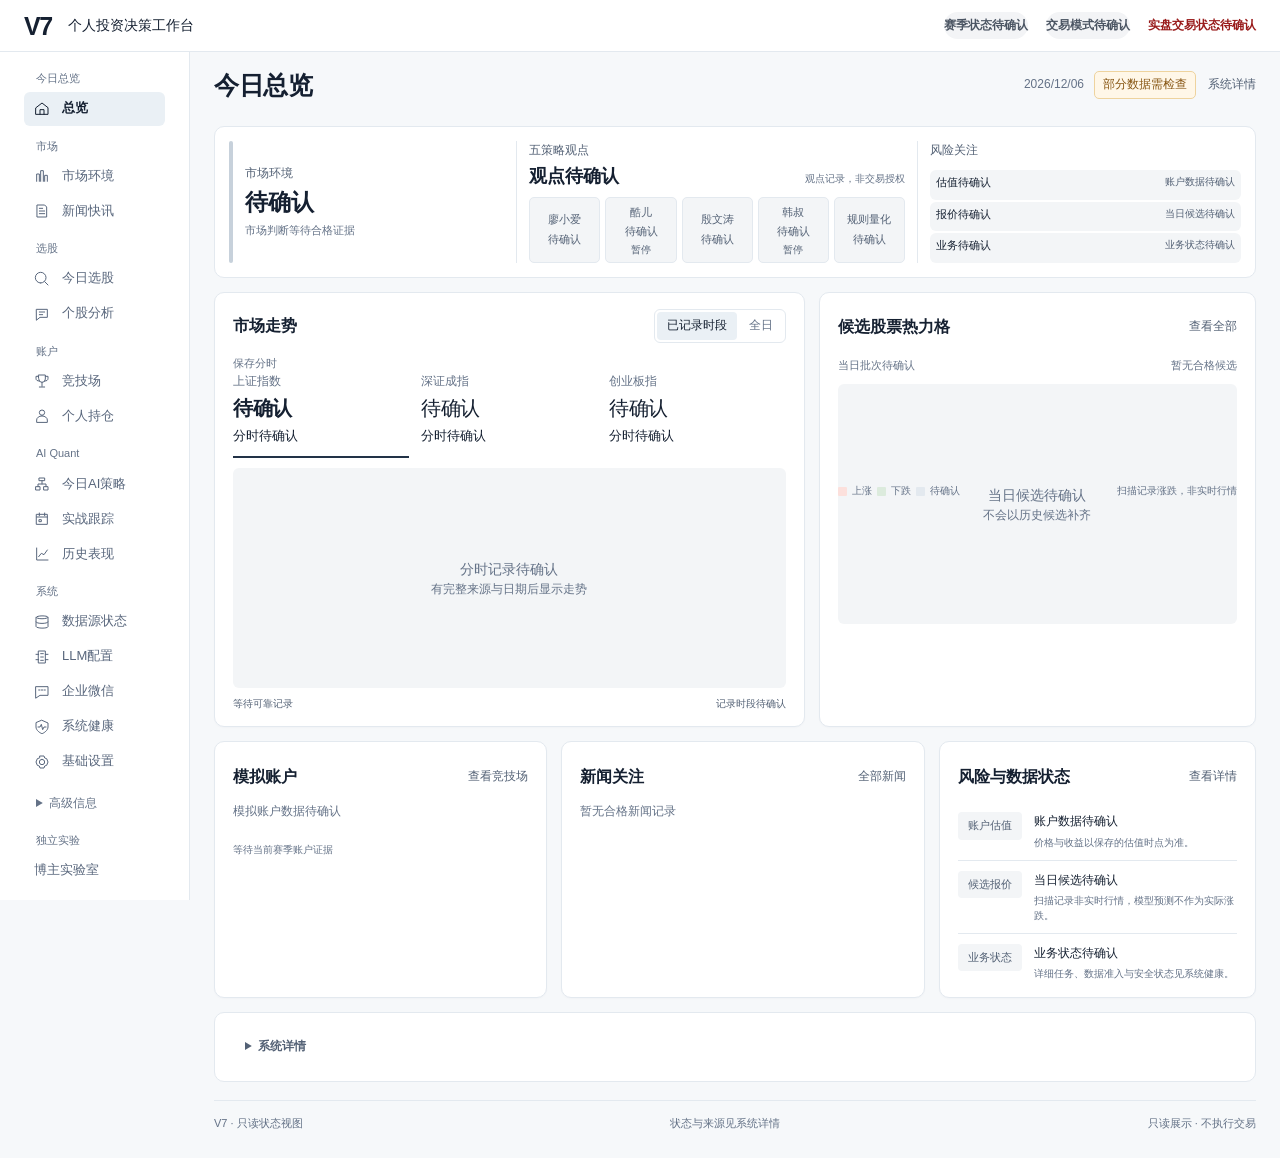
==== commit 148867aa: "feat(blogger-lab): integrate native Blogger Lab DSL research and paper replay" ====
--- a/workbench_v7/index.html
+++ b/workbench_v7/index.html
@@ -13,6 +13,7 @@
   <link rel="stylesheet" href="/workbench_v7/css/market-pages.css?v=20261029-v3-r3">
   <link rel="stylesheet" href="/workbench_v7/css/account-pages.css?v=20261029-v3-r2">
   <link rel="stylesheet" href="/workbench_v7/css/system-pages.css?v=20261029-v3">
+  <link rel="stylesheet" href="/workbench_v7/css/blogger_lab.css">
 </head>
 <body>
   <header class="topbar" id="top-context-bar">
@@ -65,6 +66,10 @@
             <button class="nav-item" data-page="page-data">数据中心</button>
             <button class="nav-item" data-page="page-reports">报告审计</button>
           </details>
+        </section>
+        <section class="nav-group">
+          <h2>07 独立实验</h2>
+          <button class="nav-item" data-page="page-blogger-lab" id="nav-blogger-lab">博主实验室</button>
         </section>
       </nav>
       <div class="sidebar-foot">个人投资决策助手<br><span id="sidebar-real-status">实盘交易状态待确认</span></div>
@@ -157,7 +162,7 @@
         <div class="page-heading"><div><div class="eyebrow">02 / 市场</div><h1>新闻快讯</h1><p>浏览已保存的新闻，按需展开正文与 AI 研判。</p></div><div class="heading-meta"><span id="news-page-status">读取中</span><span id="news-capture-time">采集批次：UNKNOWN</span></div></div>
         <div id="news-page-warning" class="state-panel unavailable"><strong>NEWS_DATA_LOADING</strong><p>正在读取现有新闻文件，不会执行采集。</p></div>
         <div class="card-grid two-col news-columns"><article class="card"><div class="card-heading"><h2>热点新闻</h2><span id="news-hot-count" class="status-chip neutral">0</span></div><div id="news-hot-list" class="news-list"></div></article><article class="card"><div class="card-heading"><h2>普通新闻</h2><span id="news-ordinary-count" class="status-chip neutral">0</span></div><div id="news-ordinary-list" class="news-list"></div></article></div>
-
+        
       </section>
       <section class="page-view" id="page-picks">
         <div class="page-heading"><div><div class="eyebrow">03 / 选股</div><h1>今日选股</h1><p>看看五个策略今天关注什么。策略观点不代表订单或成交。不从历史 Top5 推导今日推荐。</p></div><div class="heading-meta"><span id="picks-page-status">读取中</span><span id="picks-as-of"></span></div></div>
@@ -244,6 +249,400 @@
         </div>
       </section>
 
+      <section class="page-view" id="page-blogger-lab">
+        <div class="page-heading">
+          <div>
+            <h1>博主量化实验室</h1>
+            <p>博主思想知识提取、策略草案确认、日线机会扫描与受控回放演练独立工作域。</p>
+          </div>
+          <div class="lab-heading-toolbar">
+            <span class="preview-note"><span class="preview-tag">独立实验工作域 · 生产隔离</span></span>
+            <div class="lab-persona-bar">
+              <label for="personaSelect" style="font-size: 12px; color: var(--lab-color-text-sub); font-weight: 600;">当前分身:</label>
+              <select id="personaSelect" class="lab-persona-select">
+                <option value="">加载中...</option>
+              </select>
+              <span id="activeStratBadge" class="badge badge-gray">未激活策略</span>
+            </div>
+          </div>
+        </div>
+
+        <!-- 5步操作导航 -->
+        <nav class="nav-tabs">
+          <button class="nav-tab active" type="button">
+            <span class="step-badge">1</span>
+            分身与资料导入
+          </button>
+          <button class="nav-tab" type="button">
+            <span class="step-badge">2</span>
+            全文提炼监控
+          </button>
+          <button class="nav-tab" type="button">
+            <span class="step-badge">3</span>
+            知识与策略确认
+          </button>
+          <button class="nav-tab" type="button">
+            <span class="step-badge">4</span>
+            今日机会与证据
+          </button>
+          <button class="nav-tab" type="button">
+            <span class="step-badge">5</span>
+            受控回放与模拟账户
+          </button>
+        </nav>
+
+        <!-- 全局提示框 -->
+        <div id="globalNotice" style="display: none;" class="notice-box notice-info"></div>
+
+        <!-- 步骤 1: 分身与资料导入 -->
+        <section id="step1" class="step-panel active">
+          <div class="grid-2">
+            <!-- 分身注册 -->
+            <div class="card">
+              <div class="card-header">
+                <h3 class="card-title">分身管理 (第二分身支持)</h3>
+                <span class="badge badge-gray">多租户严格隔离</span>
+              </div>
+              <p class="card-desc">可通过表单直接注册新分身（如第二分身测试）。不同分身的资料、知识库、策略与模拟账户在数据库层物理隔离。</p>
+              <div class="form-group">
+                <label class="form-label" for="newPersonaName">分身名称</label>
+                <input type="text" id="newPersonaName" class="form-input" placeholder="例如: 价值低吸策略研究员">
+              </div>
+              <div class="form-group">
+                <label class="form-label" for="newPersonaId">分身标识 (可选 ID)</label>
+                <input type="text" id="newPersonaId" class="form-input" placeholder="例如: persona_value_02 (留空自动生成)">
+                <p class="form-hint">英文字母、数字或下划线</p>
+              </div>
+              <div class="form-group">
+                <label class="form-label" for="newPersonaDesc">策略描述</label>
+                <textarea id="newPersonaDesc" class="form-textarea" rows="2" placeholder="专注大盘股回调支撑带做T与波段策略..."></textarea>
+              </div>
+              <button id="btnCreatePersona" class="btn btn-primary" type="button">注册新分身</button>
+            </div>
+
+            <!-- 资料导入 -->
+            <div class="card">
+              <div class="card-header">
+                <h3 class="card-title">资料批次导入</h3>
+                <span class="badge badge-gray">TXT / MD / DOCX</span>
+              </div>
+              <p class="card-desc">上传博主文稿、战法笔记或历史复盘长文。系统自动提取正文、表格并执行 6000 字符全区间无缝分块覆盖。</p>
+              <div class="form-group">
+                <label class="form-label" for="corpusFiles">选择文稿文件</label>
+                <input type="file" id="corpusFiles" class="form-input" multiple accept=".txt,.md,.docx">
+                <p class="form-hint">支持多选文件导入。同名文件自动按唯一来源 ID 隔离保存，不覆盖历史原件。</p>
+              </div>
+              <button id="btnUploadBatch" class="btn btn-primary" type="button">开始解析并导入批次</button>
+              
+              <div id="batchReportBox" style="margin-top: 16px; display: none;">
+                <h4 style="font-size: 13px; font-weight: 600; margin-bottom: 8px;">最近导入批次状态:</h4>
+                <div id="batchReportContent" class="form-hint" style="background: #f8fafc; padding: 10px; border-radius: 6px; border: 1px solid var(--lab-color-border);"></div>
+              </div>
+            </div>
+          </div>
+        </section>
+
+        <!-- 步骤 2: 全文提炼任务监控 -->
+        <section id="step2" class="step-panel">
+          <div class="card">
+            <div class="card-header">
+              <h3 class="card-title">启动知识提炼任务</h3>
+              <span class="badge badge-gray">单个后台工作器</span>
+            </div>
+            <p class="card-desc">基于分块严格提取博主投资哲学、入场条件、退出规则与风控约束，要求必须原样复制原文连续片段作为引文 (Citation)。</p>
+            
+            <div style="display: flex; gap: 16px; align-items: flex-end; flex-wrap: wrap;">
+              <div class="form-group" style="margin-bottom: 0; min-width: 240px;">
+                <label class="form-label" for="extractBatchSelect">待提炼资料批次</label>
+                <select id="extractBatchSelect" class="form-select"></select>
+              </div>
+              <div class="form-group" style="margin-bottom: 0;">
+                <label class="form-label">运行模式</label>
+                <label style="display: flex; align-items: center; gap: 6px; font-size: 13px; padding-top: 6px; cursor: pointer;">
+                  <input type="checkbox" id="chkUseMock" checked>
+                  <span>使用确定性演示模式 (Mock 离线确定性闭环)</span>
+                </label>
+              </div>
+              <button id="btnStartExtract" class="btn btn-primary" type="button">提交提炼任务</button>
+              <button id="btnRetryJob" class="btn btn-secondary" type="button" style="display: none;">断点续跑重试</button>
+            </div>
+
+            <div id="jobMonitorBox" style="margin-top: 20px; display: none;">
+              <div style="display: flex; justify-content: space-between; align-items: center;">
+                <span style="font-weight: 600; font-size: 13px;">任务编号: <code id="lblJobId"></code></span>
+                <span id="lblJobStatus" class="badge badge-gray">PENDING</span>
+              </div>
+              <div class="progress-bar-container">
+                <div id="progressBar" class="progress-bar"></div>
+              </div>
+              <div style="display: flex; justify-content: space-between; font-size: 12px; color: var(--lab-color-text-sub);">
+                <span id="lblProgressStats">已处理 0 / 0 块</span>
+                <span id="lblChunkDetails">成功: 0 | 部分: 0 | 失败: 0</span>
+              </div>
+              <div id="lblJobError" style="margin-top: 10px; color: #b91c1c; font-size: 12px; display: none;"></div>
+            </div>
+          </div>
+
+          <!-- 提炼条目预览 -->
+          <div class="card">
+            <div class="card-header">
+              <h3 class="card-title">已提炼知识条目预览</h3>
+              <span id="lblItemsCount" class="badge badge-gray">0 条</span>
+            </div>
+            <div class="table-container">
+              <table id="tblKnowledgeItems">
+                <thead>
+                  <tr>
+                    <th>标识</th>
+                    <th>类型 (Kind)</th>
+                    <th>规则陈述 (Statement)</th>
+                    <th>原文引文 (Citation)</th>
+                    <th>操作</th>
+                  </tr>
+                </thead>
+                <tbody>
+                  <tr><td colspan="5" style="text-align: center; color: #94a3b8;">暂无数据，请先提交提炼任务</td></tr>
+                </tbody>
+              </table>
+            </div>
+          </div>
+        </section>
+
+        <!-- 步骤 3: 知识与策略确认 -->
+        <section id="step3" class="step-panel">
+          <div class="grid-2">
+            <!-- 策略草案与参数编辑 -->
+            <div class="card">
+              <div class="card-header">
+                <h3 class="card-title">策略草案编辑 (Strategy Draft)</h3>
+                <span id="lblDraftRev" class="badge badge-gray">Rev: 0</span>
+              </div>
+              <p class="card-desc">由 READY 知识版本转化生成的 DSL 规则草案。未确定的参数需明确填补，不可使用未决字段或缺省值确认。</p>
+              
+              <div style="margin-bottom: 12px; display: flex; gap: 10px;">
+                <button id="btnGenDraft" class="btn btn-secondary" type="button">从最新知识生成草案</button>
+              </div>
+
+              <div class="form-group">
+                <label class="form-label">入场规则列表 (Entry Rules)</label>
+                <div id="entryRulesContainer" style="margin-bottom: 8px;"></div>
+                <details style="margin-top: 6px; font-size: 12px; color: #64748b;">
+                  <summary style="cursor: pointer;">查看 / 编辑入场规则 JSON</summary>
+                  <textarea id="draftEntryRulesJson" class="form-input" style="font-family: monospace; font-size: 11px; height: 110px; margin-top: 6px;"></textarea>
+                </details>
+              </div>
+
+              <div class="form-group">
+                <label class="form-label" for="draftStopLoss">止损比例 (%)</label>
+                <input type="number" id="draftStopLoss" class="form-input" step="0.1" value="-3.5">
+                <p class="form-hint">负数，如 -3.5 代表跌破成本 3.5% 刚性止损</p>
+              </div>
+
+              <div class="form-group">
+                <label class="form-label" for="draftTakeProfit">止盈比例 (%)</label>
+                <input type="number" id="draftTakeProfit" class="form-input" step="0.1" value="5.0">
+                <p class="form-hint">正数，如 5.0 代表触及 +5.0% 止盈退出</p>
+              </div>
+
+              <div class="form-group">
+                <label class="form-label" for="draftPositionFraction">单标的仓位比例 (0.0 ~ 1.0)</label>
+                <input type="number" id="draftPositionFraction" class="form-input" step="0.05" value="0.5">
+                <p class="form-hint">0.5 代表占用 50% 资金建仓，单分身最多持有 1 只标的</p>
+              </div>
+
+              <div id="unresolvedAlert" class="notice-box notice-warning" style="display: none;">
+                <span>⚠️ 存在待确认未决参数，请补充完整后再执行确认发布！</span>
+              </div>
+
+              <div style="display: flex; gap: 10px; margin-top: 16px;">
+                <button id="btnSaveDraft" class="btn btn-secondary" type="button">保存草案修改</button>
+                <button id="btnConfirmDraft" class="btn btn-success" type="button">确认并发布不可变策略版本</button>
+              </div>
+            </div>
+
+            <!-- 当前生效策略版本 -->
+            <div class="card">
+              <div class="card-header">
+                <h3 class="card-title">当前生效不可变策略版本</h3>
+                <span id="lblActiveStratId" class="badge badge-gray">无激活版本</span>
+              </div>
+              <p class="card-desc">通过哈希与修订号锁定发布的只读策略版本，只有已确认版本才可用于执行今日机会扫描。</p>
+              <div id="activeStratContent" style="font-size: 13px; line-height: 1.8;">
+                <p style="color: #94a3b8;">分身尚未确认任何策略版本。请先在左侧生成草案并确认。</p>
+              </div>
+            </div>
+          </div>
+        </section>
+
+        <!-- 步骤 4: 今日机会与证据 -->
+        <section id="step4" class="step-panel">
+          <div class="card">
+            <div class="card-header">
+              <h3 class="card-title">今日机会发现扫描</h3>
+              <span class="badge badge-gray">REPLAY / 日终证据</span>
+            </div>
+            <p class="card-desc">基于已确认的不可变策略对股票池执行逐条件评估。仅对所有入场条件严格为 TRUE 的标的生成合格候选。</p>
+
+            <div style="display: flex; gap: 16px; align-items: flex-end; flex-wrap: wrap;">
+              <div class="form-group" style="margin-bottom: 0;">
+                <label class="form-label" for="scanMode">扫描模式</label>
+                <select id="scanMode" class="form-select">
+                  <option value="REPLAY" selected>受控回放日终 (REPLAY)</option>
+                  <option value="LIVE" disabled>盘中实时 (LIVE · 受控禁用)</option>
+                </select>
+              </div>
+              <div class="form-group" style="margin-bottom: 0;">
+                <label class="form-label" for="scanAsOfDate">历史行情截止日 (as_of_date)</label>
+                <input type="text" id="scanAsOfDate" class="form-input" value="20261030" style="width: 140px;">
+              </div>
+              <button id="btnRunScan" class="btn btn-primary" type="button">执行机会发现扫描</button>
+            </div>
+
+            <div id="scanSummaryBox" style="margin-top: 16px; display: none;">
+              <div class="notice-box notice-info" style="margin-bottom: 10px;">
+                <span id="lblScanSummaryText"></span>
+              </div>
+            </div>
+          </div>
+
+          <!-- 扫描结果列表 -->
+          <div class="card">
+            <div class="card-header">
+              <h3 class="card-title">合格候选标的与逐条件证据 (前 5 名)</h3>
+              <span id="lblCandidatesCount" class="badge badge-gray">0 只候选</span>
+            </div>
+            <div class="table-container">
+              <table id="tblCandidates">
+                <thead>
+                  <tr>
+                    <th>代码</th>
+                    <th>名称</th>
+                    <th>入场条件证据 (Checks)</th>
+                    <th>行情快照</th>
+                    <th>数据截止</th>
+                    <th>时效与状态</th>
+                  </tr>
+                </thead>
+                <tbody>
+                  <tr><td colspan="6" style="text-align: center; color: #94a3b8;">暂无扫描结果，请点击上方执行扫描</td></tr>
+                </tbody>
+              </table>
+            </div>
+          </div>
+        </section>
+
+        <!-- 步骤 5: 受控回放与模拟账户 -->
+        <section id="step5" class="step-panel">
+          <!-- 场景说明横幅 -->
+          <div class="notice-box notice-warning">
+            <div>
+              <strong>🛡️ 受控回放闭环说明：</strong>
+              回放日期、时钟与行情报价严格由服务端场景提供，前端不透传任意假报价或自定义时钟；LIVE 撮合已受控禁用。
+              <span id="replayScenarioDesc">本场景复现：<strong>前日收盘候选 → 下一交易日 10:00 BUY → 同日 14:30 T+1锁仓拦截 → 次一交易日 10:00 止盈 SELL</strong>。</span>
+            </div>
+          </div>
+
+          <!-- 操作步骤触发卡 -->
+          <div class="card">
+            <div class="card-header">
+              <h3 class="card-title">受控场景单步执行器 (标准 A股 T+1 闭环)</h3>
+              <span class="badge badge-ready">匹配已确认策略扫描候选</span>
+            </div>
+            <div style="margin-bottom: 14px; max-width: 520px;">
+              <label class="form-label" for="replayCandidateSelect" style="font-weight: 600;">待建仓候选标的 (来自已确认策略扫描结果):</label>
+              <select id="replayCandidateSelect" class="form-select" style="width: 100%;">
+                <option value="">(请先在步骤4执行机会扫描)</option>
+              </select>
+              <p class="form-hint" style="margin-top: 4px;">回放建仓严格核验当前分身已确认策略产生的真实合格候选，无合格候选拒绝建仓。</p>
+            </div>
+            <div style="display: flex; gap: 12px; flex-wrap: wrap;">
+              <button id="btnStep1" class="btn btn-primary" type="button">
+                <span>第 1 步: 竞价建仓买入 (下一交易日 10:00)</span>
+              </button>
+              <button id="btnStep2" class="btn btn-secondary" type="button">
+                <span>第 2 步: 测试同日 T+1 锁仓拦截 (同日 14:30)</span>
+              </button>
+              <button id="btnStep3" class="btn btn-success" type="button">
+                <span>第 3 步: 达成止盈全额平仓 (次一交易日 10:00)</span>
+              </button>
+              <button id="btnRefreshAccount" class="btn btn-secondary" type="button">刷新账户与流水</button>
+            </div>
+            <div id="stepResultBox" style="margin-top: 16px; display: none;"></div>
+          </div>
+
+          <div class="grid-2">
+            <!-- 账户与当前持仓 -->
+            <div class="card">
+              <div class="card-header">
+                <h3 class="card-title">模拟研究账户资产</h3>
+                <span class="badge badge-ready">REPLAY 独立账本</span>
+              </div>
+              <div style="display: grid; grid-template-columns: 1fr 1fr; gap: 12px; margin-bottom: 16px;">
+                <div style="background: #f8fafc; padding: 12px; border-radius: 6px; border: 1px solid var(--lab-color-border);">
+                  <div class="form-label">可用现金</div>
+                  <div id="lblAccountCash" style="font-size: 18px; font-weight: 700; color: var(--lab-color-text);">100,000.00</div>
+                </div>
+                <div style="background: #f8fafc; padding: 12px; border-radius: 6px; border: 1px solid var(--lab-color-border);">
+                  <div class="form-label">总资产净值</div>
+                  <div id="lblAccountTotal" style="font-size: 18px; font-weight: 700; color: var(--lab-color-text);">100,000.00</div>
+                </div>
+              </div>
+
+              <h4 style="font-size: 13px; font-weight: 600; margin-bottom: 8px;">当前持仓 (上限 1 只):</h4>
+              <div id="positionsContainer">
+                <p style="color: #94a3b8; font-size: 13px;">当前空仓，无持有标的</p>
+              </div>
+            </div>
+
+            <!-- 最近成交流水 -->
+            <div class="card">
+              <div class="card-header">
+                <h3 class="card-title">最近成交流水 (逐笔对账)</h3>
+                <span id="lblFillsCount" class="badge badge-gray">0 笔成交</span>
+              </div>
+              <div class="table-container">
+                <table id="tblFills">
+                  <thead>
+                    <tr>
+                      <th>方向</th>
+                      <th>标的</th>
+                      <th>价格</th>
+                      <th>股数</th>
+                      <th>佣金/税费</th>
+                      <th>资金效应</th>
+                      <th>时间</th>
+                    </tr>
+                  </thead>
+                  <tbody>
+                    <tr><td colspan="7" style="text-align: center; color: #94a3b8;">暂无成交流水</td></tr>
+                  </tbody>
+                </table>
+              </div>
+            </div>
+          </div>
+        </section>
+
+        <!-- 原文切片查看弹窗 -->
+        <div id="excerptModal" class="modal-overlay">
+          <div class="modal-box">
+            <div class="modal-header">
+              <h3 id="modalSourceTitle" style="font-size: 14px; font-weight: 700; margin: 0;">来源原文切片查看</h3>
+              <button id="modalCloseX" type="button" style="border: none; background: none; font-size: 18px; cursor: pointer;">&times;</button>
+            </div>
+            <div class="modal-body">
+              <div style="margin-bottom: 10px; font-size: 12px; color: var(--lab-color-text-sub);">
+                <span>来源 ID: <code id="modalSourceId"></code></span> | 
+                <span>字符区间: [<span id="modalCharRange"></span>]</span>
+              </div>
+              <div id="modalExcerptContent" style="background: #f8fafc; padding: 12px; border-radius: 6px; border: 1px solid var(--lab-color-border); font-family: monospace; white-space: pre-wrap;"></div>
+            </div>
+            <div class="modal-footer">
+              <button id="btnModalClose" class="btn btn-secondary" type="button">关闭</button>
+            </div>
+          </div>
+        </div>
+      </section>
+
       <footer class="page-footer"><span>V7 · 只读状态视图</span><span id="footer-source">状态与来源见系统详情</span><span>只读展示 · 不执行交易</span></footer>
     </main>
   </div>
@@ -263,5 +662,7 @@
 <script src="/workbench_v7/js/market-pages.js?v=20261029-v3-r3"></script>
 <script src="/workbench_v7/js/account-pages.js?v=20261029-v3-r2"></script>
 <script src="/workbench_v7/js/system-pages.js?v=20261029-v3"></script>
+<script src="/workbench_v7/js/blogger_lab.js"></script>
+  <script src="/workbench_v7/js/blogger_lab_entry.js"></script>
 </body>
 </html>
--- a/workbench_v7/css/blogger_lab.css
+++ b/workbench_v7/css/blogger_lab.css
@@ -0,0 +1,562 @@
+/* ==========================================================================
+   V7 博主量化实验室样式表 (Blogger Lab Scoped CSS)
+   严格限定在 #page-blogger-lab 与 .blogger-lab-root 作用域内
+   杜绝全局样式泄漏与主工作台变量污染
+   A股配色铁律: 红涨(#dc2626) 绿跌(#166534)
+   ========================================================================== */
+
+#page-blogger-lab,
+.blogger-lab-root {
+  --lab-color-up: #dc2626;
+  --lab-color-up-bg: #fef2f2;
+  --lab-color-down: #166534;
+  --lab-color-down-bg: #f0fdf4;
+  --lab-color-unknown: #6b7280;
+  --lab-color-unknown-bg: #f3f4f6;
+  --lab-color-primary: #2563eb;
+  --lab-color-primary-hover: #1d4ed8;
+  --lab-color-border: #e5e7eb;
+  --lab-color-surface: #ffffff;
+  --lab-color-bg: #f8fafc;
+  --lab-color-text: #111827;
+  --lab-color-text-sub: #4b5563;
+  --lab-radius: 8px;
+}
+
+/* 独立调试页顶栏 (仅在 .blogger-lab-root.standalone-shell 中展示) */
+.blogger-lab-root .standalone-topbar {
+  background: var(--lab-color-surface);
+  border-bottom: 1px solid var(--lab-color-border);
+  padding: 12px 24px;
+  display: flex;
+  justify-content: space-between;
+  align-items: center;
+  margin-bottom: 16px;
+}
+
+/* 原生工作台顶部工具栏与分身选择器 */
+#page-blogger-lab .lab-heading-toolbar,
+.blogger-lab-root .lab-heading-toolbar {
+  display: flex;
+  align-items: center;
+  gap: 16px;
+  flex-wrap: wrap;
+}
+
+#page-blogger-lab .lab-persona-bar,
+.blogger-lab-root .lab-persona-bar {
+  display: flex;
+  align-items: center;
+  gap: 10px;
+  background: var(--lab-color-surface);
+  padding: 4px 12px;
+  border-radius: 6px;
+  border: 1px solid var(--lab-color-border);
+}
+
+#page-blogger-lab .lab-persona-select,
+.blogger-lab-root .lab-persona-select {
+  padding: 6px 10px;
+  border-radius: 6px;
+  border: 1px solid var(--lab-color-border);
+  background: #fff;
+  font-size: 13px;
+  font-weight: 500;
+  min-width: 170px;
+  color: var(--lab-color-text);
+}
+
+/* 5步导航标签栏 */
+#page-blogger-lab .nav-tabs,
+.blogger-lab-root .nav-tabs {
+  display: flex;
+  background: var(--lab-color-surface);
+  border: 1px solid var(--lab-color-border);
+  border-radius: var(--lab-radius);
+  padding: 4px 8px;
+  gap: 4px;
+  margin-bottom: 20px;
+  overflow-x: auto;
+}
+
+#page-blogger-lab .nav-tab,
+.blogger-lab-root .nav-tab {
+  padding: 10px 16px;
+  border: none;
+  background: none;
+  font-size: 13px;
+  font-weight: 500;
+  color: var(--lab-color-text-sub);
+  cursor: pointer;
+  border-radius: 6px;
+  border-bottom: 2px solid transparent;
+  transition: all 0.15s ease;
+  white-space: nowrap;
+  display: flex;
+  align-items: center;
+  gap: 8px;
+}
+
+#page-blogger-lab .nav-tab:hover,
+.blogger-lab-root .nav-tab:hover {
+  background: #f1f5f9;
+  color: var(--lab-color-text);
+}
+
+#page-blogger-lab .nav-tab.active,
+.blogger-lab-root .nav-tab.active {
+  color: var(--lab-color-primary);
+  background: #eff6ff;
+  border-bottom-color: var(--lab-color-primary);
+  font-weight: 600;
+}
+
+#page-blogger-lab .nav-tab .step-badge,
+.blogger-lab-root .nav-tab .step-badge {
+  display: inline-flex;
+  align-items: center;
+  justify-content: center;
+  width: 20px;
+  height: 20px;
+  border-radius: 50%;
+  background: #e2e8f0;
+  font-size: 11px;
+  font-weight: 700;
+  color: #475569;
+}
+
+#page-blogger-lab .nav-tab.active .step-badge,
+.blogger-lab-root .nav-tab.active .step-badge {
+  background: var(--lab-color-primary);
+  color: #fff;
+}
+
+/* 步骤容器与面板切换 */
+#page-blogger-lab .step-panel,
+.blogger-lab-root .step-panel {
+  display: none;
+}
+
+#page-blogger-lab .step-panel.active,
+.blogger-lab-root .step-panel.active {
+  display: block;
+}
+
+/* 卡片样式 */
+#page-blogger-lab .card,
+.blogger-lab-root .card {
+  background: var(--lab-color-surface);
+  border: 1px solid var(--lab-color-border);
+  border-radius: var(--lab-radius);
+  padding: 20px;
+  margin-bottom: 20px;
+  box-shadow: 0 1px 2px rgba(15, 23, 42, 0.04);
+}
+
+#page-blogger-lab .card-header,
+.blogger-lab-root .card-header {
+  display: flex;
+  justify-content: space-between;
+  align-items: center;
+  margin-bottom: 14px;
+  padding-bottom: 10px;
+  border-bottom: 1px solid #f1f5f9;
+}
+
+#page-blogger-lab .card-title,
+.blogger-lab-root .card-title {
+  font-size: 15px;
+  font-weight: 700;
+  color: var(--lab-color-text);
+  display: flex;
+  align-items: center;
+  gap: 8px;
+  margin: 0;
+}
+
+#page-blogger-lab .card-desc,
+.blogger-lab-root .card-desc {
+  font-size: 13px;
+  color: var(--lab-color-text-sub);
+  margin-bottom: 16px;
+  line-height: 1.5;
+}
+
+/* 栅格布局 */
+#page-blogger-lab .grid-2,
+.blogger-lab-root .grid-2 {
+  display: grid;
+  grid-template-columns: 1fr 1fr;
+  gap: 20px;
+}
+
+@media (max-width: 900px) {
+  #page-blogger-lab .grid-2,
+  .blogger-lab-root .grid-2 {
+    grid-template-columns: 1fr;
+  }
+}
+
+/* 表单组件 */
+#page-blogger-lab .form-group,
+.blogger-lab-root .form-group {
+  margin-bottom: 16px;
+}
+
+#page-blogger-lab .form-label,
+.blogger-lab-root .form-label {
+  display: block;
+  font-size: 12px;
+  font-weight: 600;
+  color: var(--lab-color-text-sub);
+  margin-bottom: 6px;
+  text-transform: uppercase;
+  letter-spacing: 0.5px;
+}
+
+#page-blogger-lab .form-input,
+#page-blogger-lab .form-textarea,
+#page-blogger-lab .form-select,
+.blogger-lab-root .form-input,
+.blogger-lab-root .form-textarea,
+.blogger-lab-root .form-select {
+  width: 100%;
+  padding: 8px 12px;
+  border: 1px solid var(--lab-color-border);
+  border-radius: 6px;
+  font-size: 13px;
+  background: #fff;
+  color: var(--lab-color-text);
+  transition: border-color 0.15s ease;
+  box-sizing: border-box;
+}
+
+#page-blogger-lab .form-input:focus,
+#page-blogger-lab .form-textarea:focus,
+#page-blogger-lab .form-select:focus,
+.blogger-lab-root .form-input:focus,
+.blogger-lab-root .form-textarea:focus,
+.blogger-lab-root .form-select:focus {
+  outline: none;
+  border-color: var(--lab-color-primary);
+  box-shadow: 0 0 0 2px rgba(37, 99, 235, 0.1);
+}
+
+#page-blogger-lab .form-hint,
+.blogger-lab-root .form-hint {
+  font-size: 11px;
+  color: #64748b;
+  margin-top: 4px;
+  line-height: 1.4;
+}
+
+/* 按钮规范 */
+#page-blogger-lab .btn,
+.blogger-lab-root .btn {
+  display: inline-flex;
+  align-items: center;
+  justify-content: center;
+  padding: 8px 16px;
+  border-radius: 6px;
+  font-size: 13px;
+  font-weight: 600;
+  cursor: pointer;
+  border: 1px solid transparent;
+  transition: all 0.15s ease;
+  gap: 6px;
+  text-decoration: none;
+}
+
+#page-blogger-lab .btn-primary,
+.blogger-lab-root .btn-primary {
+  background: var(--lab-color-primary);
+  color: #fff;
+  border-color: var(--lab-color-primary);
+}
+
+#page-blogger-lab .btn-primary:hover,
+.blogger-lab-root .btn-primary:hover {
+  background: var(--lab-color-primary-hover);
+  border-color: var(--lab-color-primary-hover);
+}
+
+#page-blogger-lab .btn-secondary,
+.blogger-lab-root .btn-secondary {
+  background: #f1f5f9;
+  color: #334155;
+  border-color: #cbd5e1;
+}
+
+#page-blogger-lab .btn-secondary:hover,
+.blogger-lab-root .btn-secondary:hover {
+  background: #e2e8f0;
+}
+
+#page-blogger-lab .btn-danger,
+.blogger-lab-root .btn-danger {
+  background: var(--lab-color-up);
+  color: #fff;
+  border-color: var(--lab-color-up);
+}
+
+#page-blogger-lab .btn-success,
+.blogger-lab-root .btn-success {
+  background: var(--lab-color-down);
+  color: #fff;
+  border-color: var(--lab-color-down);
+}
+
+#page-blogger-lab .btn:disabled,
+.blogger-lab-root .btn:disabled {
+  opacity: 0.5;
+  cursor: not-allowed;
+}
+
+/* 状态徽章 */
+#page-blogger-lab .badge,
+.blogger-lab-root .badge {
+  display: inline-flex;
+  align-items: center;
+  padding: 2px 8px;
+  border-radius: 4px;
+  font-size: 11px;
+  font-weight: 600;
+  text-transform: uppercase;
+  line-height: 1.4;
+}
+
+#page-blogger-lab .badge-ready,
+#page-blogger-lab .badge-succeeded,
+#page-blogger-lab .badge-completed,
+.blogger-lab-root .badge-ready,
+.blogger-lab-root .badge-succeeded,
+.blogger-lab-root .badge-completed {
+  background: #dcfce7;
+  color: #15803d;
+  border: 1px solid #bbf7d0;
+}
+
+#page-blogger-lab .badge-running,
+#page-blogger-lab .badge-building,
+.blogger-lab-root .badge-running,
+.blogger-lab-root .badge-building {
+  background: #e0f2fe;
+  color: #0369a1;
+  border: 1px solid #bae6fd;
+}
+
+#page-blogger-lab .badge-partial,
+.blogger-lab-root .badge-partial {
+  background: #fef3c7;
+  color: #b45309;
+  border: 1px solid #fde68a;
+}
+
+#page-blogger-lab .badge-failed,
+#page-blogger-lab .badge-blocked,
+#page-blogger-lab .badge-interrupted,
+.blogger-lab-root .badge-failed,
+.blogger-lab-root .badge-blocked,
+.blogger-lab-root .badge-interrupted {
+  background: #fee2e2;
+  color: #b91c1c;
+  border: 1px solid #fecaca;
+}
+
+#page-blogger-lab .badge-unresolved,
+.blogger-lab-root .badge-unresolved {
+  background: #ffedd5;
+  color: #c2410c;
+  border: 1px solid #fed7aa;
+}
+
+#page-blogger-lab .badge-gray,
+.blogger-lab-root .badge-gray {
+  background: #f1f5f9;
+  color: #475569;
+  border: 1px solid #e2e8f0;
+}
+
+#page-blogger-lab .badge-primary,
+.blogger-lab-root .badge-primary {
+  background: #eff6ff;
+  color: #1d4ed8;
+  border: 1px solid #bfdbfe;
+}
+
+/* A股红涨绿跌铁律 */
+#page-blogger-lab .color-up,
+.blogger-lab-root .color-up {
+  color: var(--lab-color-up) !important;
+  font-weight: 600;
+}
+
+#page-blogger-lab .color-down,
+.blogger-lab-root .color-down {
+  color: var(--lab-color-down) !important;
+  font-weight: 600;
+}
+
+#page-blogger-lab .color-unknown,
+.blogger-lab-root .color-unknown {
+  color: var(--lab-color-unknown) !important;
+  font-weight: 500;
+}
+
+/* 表格组件 */
+#page-blogger-lab .table-container,
+.blogger-lab-root .table-container {
+  width: 100%;
+  overflow-x: auto;
+  border: 1px solid var(--lab-color-border);
+  border-radius: 6px;
+}
+
+#page-blogger-lab table,
+.blogger-lab-root table {
+  width: 100%;
+  border-collapse: collapse;
+  font-size: 13px;
+  text-align: left;
+}
+
+#page-blogger-lab th,
+.blogger-lab-root th {
+  background: #f8fafc;
+  padding: 10px 14px;
+  font-weight: 600;
+  color: #475569;
+  border-bottom: 1px solid var(--lab-color-border);
+  white-space: nowrap;
+}
+
+#page-blogger-lab td,
+.blogger-lab-root td {
+  padding: 10px 14px;
+  border-bottom: 1px solid #f1f5f9;
+  vertical-align: middle;
+}
+
+#page-blogger-lab tr:last-child td,
+.blogger-lab-root tr:last-child td {
+  border-bottom: none;
+}
+
+#page-blogger-lab tr:hover td,
+.blogger-lab-root tr:hover td {
+  background: #fbfcfe;
+}
+
+/* 进度条 */
+#page-blogger-lab .progress-bar-container,
+.blogger-lab-root .progress-bar-container {
+  width: 100%;
+  height: 8px;
+  background: #e2e8f0;
+  border-radius: 4px;
+  overflow: hidden;
+  margin: 10px 0;
+}
+
+#page-blogger-lab .progress-bar,
+.blogger-lab-root .progress-bar {
+  height: 100%;
+  background: var(--lab-color-primary);
+  width: 0%;
+  transition: width 0.3s ease;
+}
+
+/* 弹窗 / 浮层 */
+#page-blogger-lab .modal-overlay,
+.blogger-lab-root .modal-overlay {
+  display: none;
+  position: fixed;
+  top: 0; left: 0; right: 0; bottom: 0;
+  background: rgba(0, 0, 0, 0.4);
+  z-index: 1000;
+  align-items: center;
+  justify-content: center;
+}
+
+#page-blogger-lab .modal-overlay.active,
+.blogger-lab-root .modal-overlay.active {
+  display: flex;
+}
+
+#page-blogger-lab .modal-box,
+.blogger-lab-root .modal-box {
+  background: #fff;
+  border-radius: 8px;
+  max-width: 650px;
+  width: 90%;
+  max-height: 80vh;
+  overflow-y: auto;
+  box-shadow: 0 10px 25px rgba(0, 0, 0, 0.15);
+  border: 1px solid var(--lab-color-border);
+}
+
+#page-blogger-lab .modal-header,
+.blogger-lab-root .modal-header {
+  padding: 16px 20px;
+  border-bottom: 1px solid var(--lab-color-border);
+  display: flex;
+  justify-content: space-between;
+  align-items: center;
+}
+
+#page-blogger-lab .modal-body,
+.blogger-lab-root .modal-body {
+  padding: 20px;
+  font-size: 13px;
+  line-height: 1.6;
+}
+
+#page-blogger-lab .modal-footer,
+.blogger-lab-root .modal-footer {
+  padding: 12px 20px;
+  border-top: 1px solid var(--lab-color-border);
+  text-align: right;
+}
+
+#page-blogger-lab .excerpt-highlight,
+.blogger-lab-root .excerpt-highlight {
+  background: #fef08a;
+  padding: 2px 4px;
+  border-radius: 3px;
+  font-weight: 600;
+  color: #854d0e;
+}
+
+/* 提示与报警框 */
+#page-blogger-lab .notice-box,
+.blogger-lab-root .notice-box {
+  padding: 12px 16px;
+  border-radius: 6px;
+  font-size: 13px;
+  margin-bottom: 16px;
+  display: flex;
+  align-items: center;
+  gap: 10px;
+  line-height: 1.5;
+}
+
+#page-blogger-lab .notice-info,
+.blogger-lab-root .notice-info {
+  background: #eff6ff;
+  border: 1px solid #bfdbfe;
+  color: #1e40af;
+}
+
+#page-blogger-lab .notice-warning,
+.blogger-lab-root .notice-warning {
+  background: #fffbeb;
+  border: 1px solid #fde68a;
+  color: #92400e;
+}
+
+#page-blogger-lab .notice-error,
+.blogger-lab-root .notice-error {
+  background: #fef2f2;
+  border: 1px solid #fecaca;
+  color: #991b1b;
+}
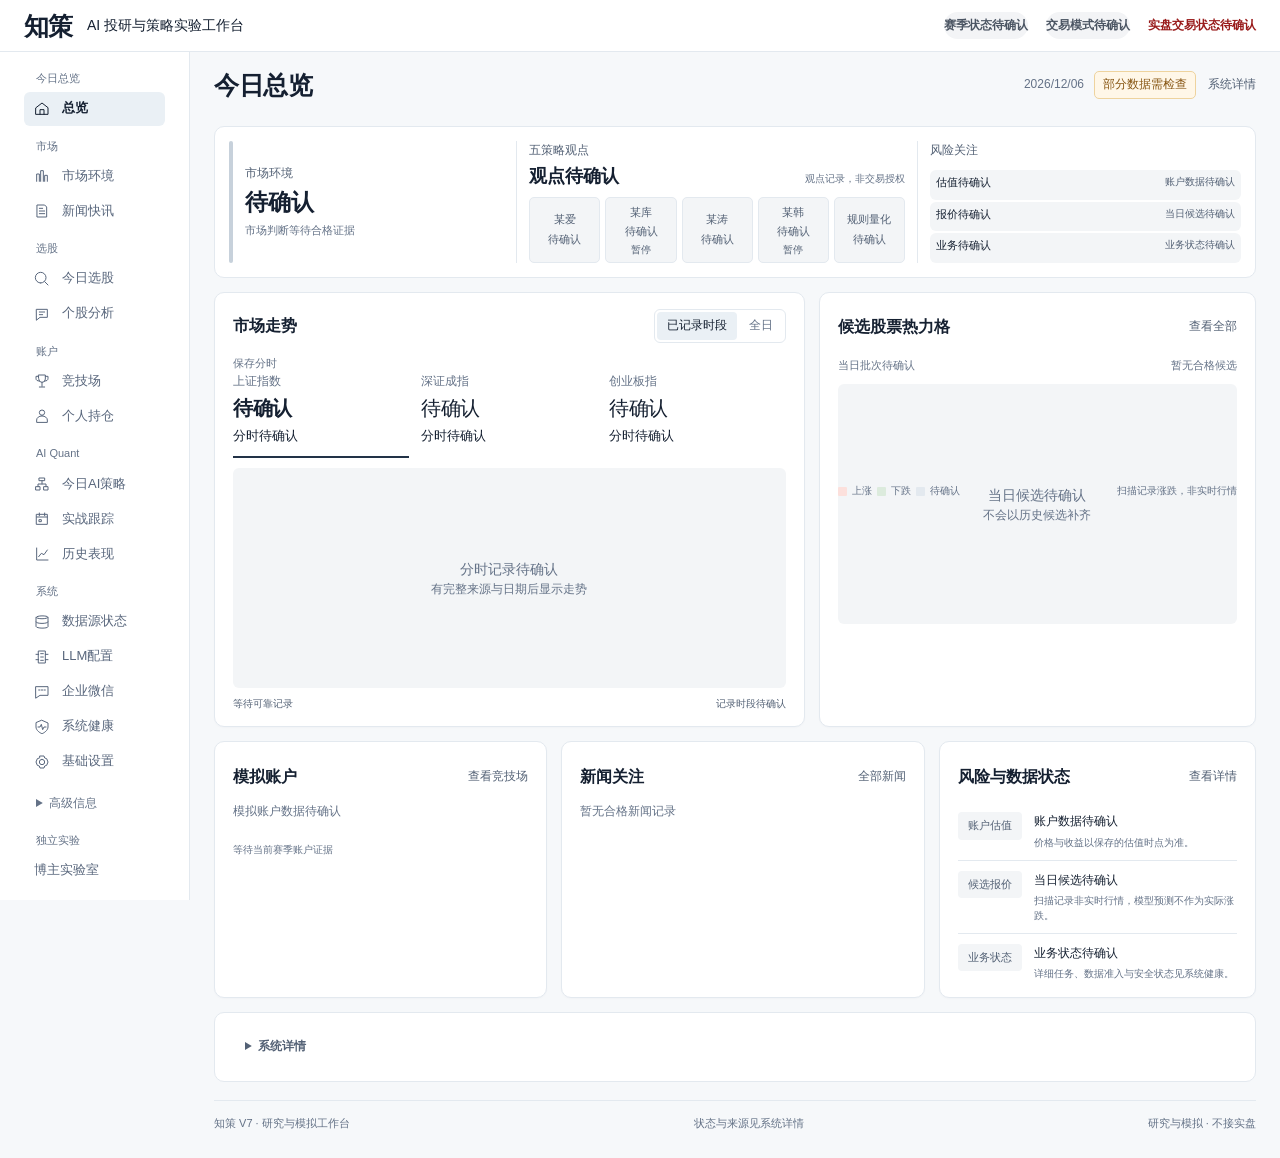
==== commit 6127ac4e: "feat(demo): introduce Zhice and showcase Blogger Lab workflow" ====
--- a/workbench_v7/index.html
+++ b/workbench_v7/index.html
@@ -4,7 +4,7 @@
   <meta charset="utf-8">
   <meta name="viewport" content="width=device-width, initial-scale=1">
   <meta name="color-scheme" content="light">
-  <title>V7 · 个人投资决策工作台</title>
+  <title>知策 · AI 投研与策略实验工作台</title>
   <link rel="stylesheet" href="/workbench_v7/css/tokens.css">
   <link rel="stylesheet" href="/workbench_v7/css/layout.css?v=fullscreen-layout-v2-1-r1">
 <link rel="stylesheet" href="/workbench_v7/css/arena.css?v=arena-grid-dialog-r1">
@@ -17,7 +17,7 @@
 </head>
 <body>
   <header class="topbar" id="top-context-bar">
-    <a class="brand" href="#page-overview" aria-label="V7 今日总览"><span class="brand-mark">V7</span><span>个人投资决策工作台</span></a>
+    <a class="brand" href="#page-overview" aria-label="知策 今日总览"><span class="brand-mark">知策</span><span>AI 投研与策略实验工作台</span></a>
     <div class="global-state" aria-live="polite">
       <span class="state-pill neutral" id="global-season">赛季状态待确认</span>
       <span class="state-pill neutral" id="global-mode">模拟模式待确认</span>
@@ -252,8 +252,8 @@
       <section class="page-view" id="page-blogger-lab">
         <div class="page-heading">
           <div>
-            <h1>博主量化实验室</h1>
-            <p>博主思想知识提取、策略草案确认、日线机会扫描与受控回放演练独立工作域。</p>
+            <h1>博主实验室</h1>
+            <p>把投资资料整理成知识，确认策略条件，再筛选候选并进行模拟验证。</p>
           </div>
           <div class="lab-heading-toolbar">
             <span class="preview-note"><span class="preview-tag">独立实验工作域 · 生产隔离</span></span>
@@ -643,7 +643,7 @@
         </div>
       </section>
 
-      <footer class="page-footer"><span>V7 · 只读状态视图</span><span id="footer-source">状态与来源见系统详情</span><span>只读展示 · 不执行交易</span></footer>
+      <footer class="page-footer"><span>知策 V7 · 研究与模拟工作台</span><span id="footer-source">状态与来源见系统详情</span><span>研究与模拟 · 不接实盘</span></footer>
     </main>
   </div>
   <dialog id="pick-detail-drawer" class="pick-detail-drawer" aria-modal="true" aria-labelledby="pick-drawer-title" aria-describedby="pick-drawer-boundary">
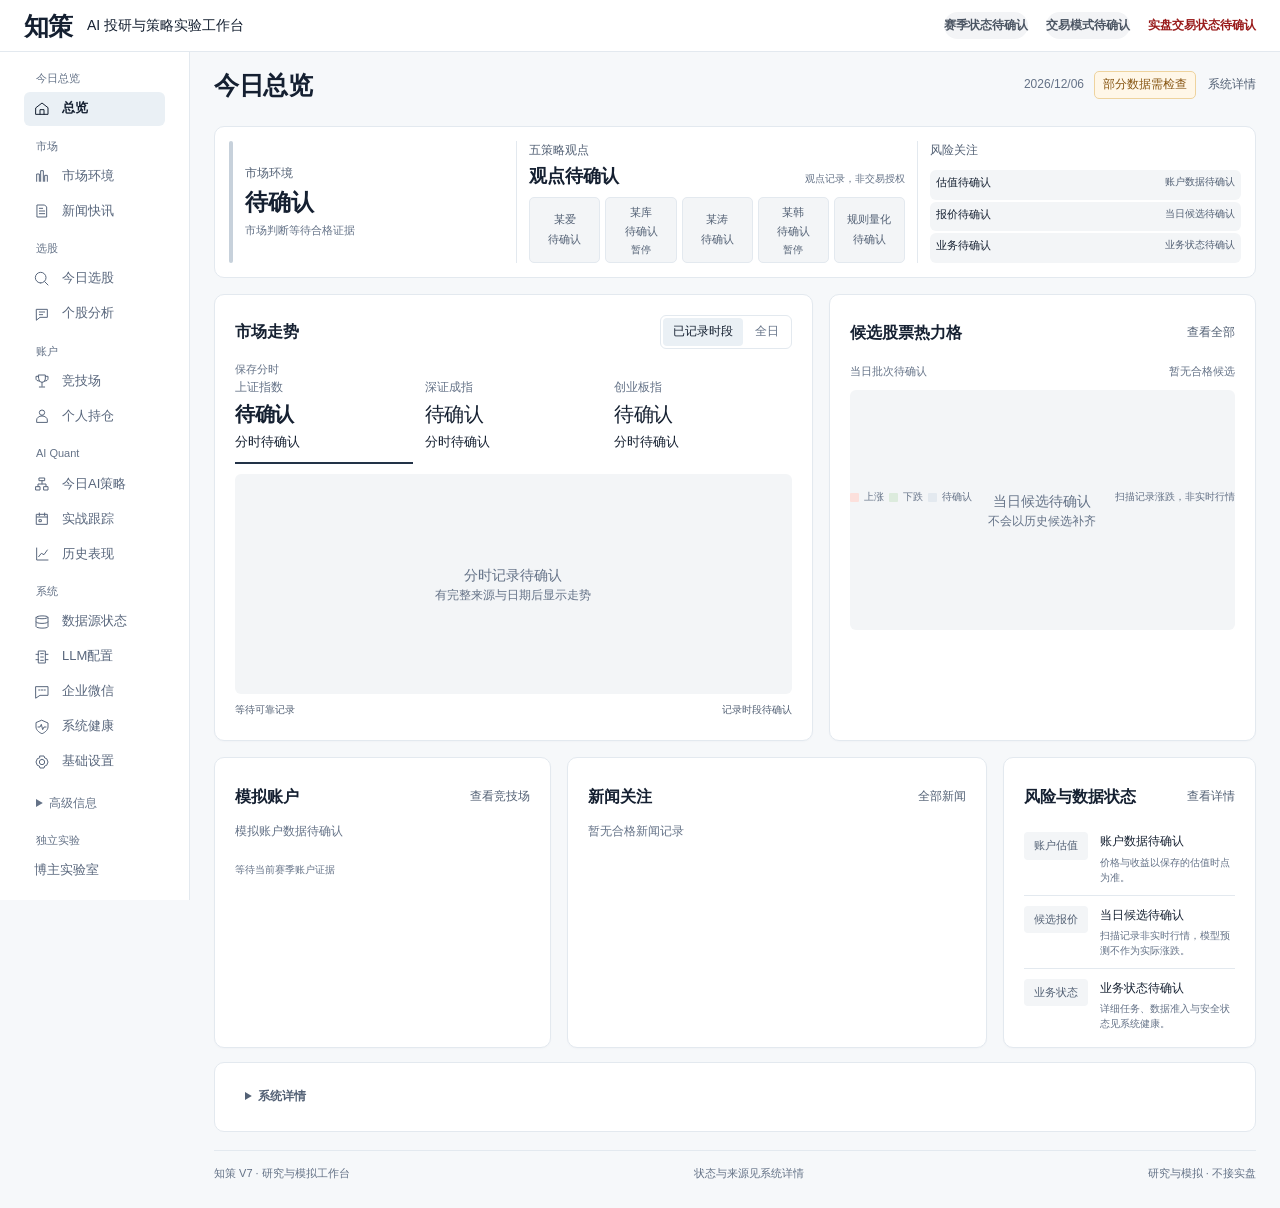
==== commit 02d5a5b5: "feat(ui): use fluid workspace layout and refresh public screenshots" ====
--- a/workbench_v7/index.html
+++ b/workbench_v7/index.html
@@ -6,14 +6,14 @@
   <meta name="color-scheme" content="light">
   <title>知策 · AI 投研与策略实验工作台</title>
   <link rel="stylesheet" href="/workbench_v7/css/tokens.css">
-  <link rel="stylesheet" href="/workbench_v7/css/layout.css?v=fullscreen-layout-v2-1-r1">
+  <link rel="stylesheet" href="/workbench_v7/css/layout.css?v=20261105-fluid">
 <link rel="stylesheet" href="/workbench_v7/css/arena.css?v=arena-grid-dialog-r1">
-<link rel="stylesheet" href="/workbench_v7/css/unified.css?v=20261029-v3">
-  <link rel="stylesheet" href="/workbench_v7/css/home-v3.css?v=20261029-v3-r3">
+<link rel="stylesheet" href="/workbench_v7/css/unified.css?v=20261105-fluid">
+  <link rel="stylesheet" href="/workbench_v7/css/home-v3.css?v=20261105-fluid">
   <link rel="stylesheet" href="/workbench_v7/css/market-pages.css?v=20261029-v3-r3">
   <link rel="stylesheet" href="/workbench_v7/css/account-pages.css?v=20261029-v3-r2">
-  <link rel="stylesheet" href="/workbench_v7/css/system-pages.css?v=20261029-v3">
-  <link rel="stylesheet" href="/workbench_v7/css/blogger_lab.css">
+  <link rel="stylesheet" href="/workbench_v7/css/system-pages.css?v=20261105-fluid">
+  <link rel="stylesheet" href="/workbench_v7/css/blogger_lab.css?v=20261105-fluid">
 </head>
 <body>
   <header class="topbar" id="top-context-bar">
@@ -344,38 +344,38 @@
 
         <!-- 步骤 2: 全文提炼任务监控 -->
         <section id="step2" class="step-panel">
-          <div class="card">
+          <div class="card lab-extract-task">
             <div class="card-header">
               <h3 class="card-title">启动知识提炼任务</h3>
               <span class="badge badge-gray">单个后台工作器</span>
             </div>
-            <p class="card-desc">基于分块严格提取博主投资哲学、入场条件、退出规则与风控约束，要求必须原样复制原文连续片段作为引文 (Citation)。</p>
+            <p class="card-desc">按资料批次提炼投资原则、进出场规则和风控约束，并保留原文引文。</p>
             
-            <div style="display: flex; gap: 16px; align-items: flex-end; flex-wrap: wrap;">
-              <div class="form-group" style="margin-bottom: 0; min-width: 240px;">
+            <div class="lab-extract-controls">
+              <div class="form-group lab-extract-batch">
                 <label class="form-label" for="extractBatchSelect">待提炼资料批次</label>
                 <select id="extractBatchSelect" class="form-select"></select>
               </div>
-              <div class="form-group" style="margin-bottom: 0;">
+              <div class="form-group">
                 <label class="form-label">运行模式</label>
                 <label style="display: flex; align-items: center; gap: 6px; font-size: 13px; padding-top: 6px; cursor: pointer;">
                   <input type="checkbox" id="chkUseMock" checked>
-                  <span>使用确定性演示模式 (Mock 离线确定性闭环)</span>
+                  <span>确定性演示模式 (Mock)</span>
                 </label>
               </div>
               <button id="btnStartExtract" class="btn btn-primary" type="button">提交提炼任务</button>
               <button id="btnRetryJob" class="btn btn-secondary" type="button" style="display: none;">断点续跑重试</button>
             </div>
 
-            <div id="jobMonitorBox" style="margin-top: 20px; display: none;">
-              <div style="display: flex; justify-content: space-between; align-items: center;">
+            <div id="jobMonitorBox" class="lab-extract-progress" style="display: none;">
+              <div class="lab-progress-line">
                 <span style="font-weight: 600; font-size: 13px;">任务编号: <code id="lblJobId"></code></span>
                 <span id="lblJobStatus" class="badge badge-gray">PENDING</span>
               </div>
               <div class="progress-bar-container">
                 <div id="progressBar" class="progress-bar"></div>
               </div>
-              <div style="display: flex; justify-content: space-between; font-size: 12px; color: var(--lab-color-text-sub);">
+              <div class="lab-progress-line lab-progress-meta">
                 <span id="lblProgressStats">已处理 0 / 0 块</span>
                 <span id="lblChunkDetails">成功: 0 | 部分: 0 | 失败: 0</span>
               </div>
@@ -383,28 +383,52 @@
             </div>
           </div>
 
-          <!-- 提炼条目预览 -->
-          <div class="card">
-            <div class="card-header">
-              <h3 class="card-title">已提炼知识条目预览</h3>
-              <span id="lblItemsCount" class="badge badge-gray">0 条</span>
-            </div>
-            <div class="table-container">
-              <table id="tblKnowledgeItems">
-                <thead>
-                  <tr>
-                    <th>标识</th>
-                    <th>类型 (Kind)</th>
-                    <th>规则陈述 (Statement)</th>
-                    <th>原文引文 (Citation)</th>
-                    <th>操作</th>
-                  </tr>
-                </thead>
-                <tbody>
-                  <tr><td colspan="5" style="text-align: center; color: #94a3b8;">暂无数据，请先提交提炼任务</td></tr>
-                </tbody>
-              </table>
-            </div>
+          <div class="lab-knowledge-workspace">
+            <div class="card">
+              <div class="card-header">
+                <h3 class="card-title">已提炼知识条目预览</h3>
+                <span id="lblItemsCount" class="badge badge-gray">0 条</span>
+              </div>
+              <div class="table-container">
+                <table id="tblKnowledgeItems">
+                  <thead>
+                    <tr>
+                      <th>标识</th>
+                      <th>类型 (Kind)</th>
+                      <th>规则陈述 (Statement)</th>
+                      <th>原文引文 (Citation)</th>
+                      <th>操作</th>
+                    </tr>
+                  </thead>
+                  <tbody>
+                    <tr><td colspan="5" style="text-align: center; color: #94a3b8;">暂无数据，请先提交提炼任务</td></tr>
+                  </tbody>
+                </table>
+              </div>
+            </div>
+            <!-- 原文在宽屏并排显示，在窄屏使用弹窗。 -->
+            <aside id="excerptModal" class="modal-overlay lab-source" aria-label="来源原文">
+              <div class="lab-source-placeholder">
+                <h3 class="card-title">来源原文</h3>
+                <p>在知识条目中选择「查看原文切片」。</p>
+              </div>
+              <div class="modal-box" aria-labelledby="modalSourceTitle">
+                <div class="modal-header">
+                  <h3 id="modalSourceTitle" style="font-size: 14px; font-weight: 700; margin: 0;">来源原文切片查看</h3>
+                  <button id="modalCloseX" type="button" aria-label="关闭原文" style="border: none; background: none; font-size: 18px; cursor: pointer;">&times;</button>
+                </div>
+                <div class="modal-body" aria-live="polite">
+                  <div style="margin-bottom: 10px; font-size: 12px; color: var(--lab-color-text-sub);">
+                    <span>来源 ID: <code id="modalSourceId"></code></span> |
+                    <span>字符区间: [<span id="modalCharRange"></span>]</span>
+                  </div>
+                  <div id="modalExcerptContent" style="background: #f8fafc; padding: 12px; border-radius: 6px; border: 1px solid var(--lab-color-border); font-family: monospace; white-space: pre-wrap;"></div>
+                </div>
+                <div class="modal-footer">
+                  <button id="btnModalClose" class="btn btn-secondary" type="button">关闭</button>
+                </div>
+              </div>
+            </aside>
           </div>
         </section>
 
@@ -622,25 +646,7 @@
           </div>
         </section>
 
-        <!-- 原文切片查看弹窗 -->
-        <div id="excerptModal" class="modal-overlay">
-          <div class="modal-box">
-            <div class="modal-header">
-              <h3 id="modalSourceTitle" style="font-size: 14px; font-weight: 700; margin: 0;">来源原文切片查看</h3>
-              <button id="modalCloseX" type="button" style="border: none; background: none; font-size: 18px; cursor: pointer;">&times;</button>
-            </div>
-            <div class="modal-body">
-              <div style="margin-bottom: 10px; font-size: 12px; color: var(--lab-color-text-sub);">
-                <span>来源 ID: <code id="modalSourceId"></code></span> | 
-                <span>字符区间: [<span id="modalCharRange"></span>]</span>
-              </div>
-              <div id="modalExcerptContent" style="background: #f8fafc; padding: 12px; border-radius: 6px; border: 1px solid var(--lab-color-border); font-family: monospace; white-space: pre-wrap;"></div>
-            </div>
-            <div class="modal-footer">
-              <button id="btnModalClose" class="btn btn-secondary" type="button">关闭</button>
-            </div>
-          </div>
-        </div>
+
       </section>
 
       <footer class="page-footer"><span>知策 V7 · 研究与模拟工作台</span><span id="footer-source">状态与来源见系统详情</span><span>研究与模拟 · 不接实盘</span></footer>
@@ -662,7 +668,7 @@
 <script src="/workbench_v7/js/market-pages.js?v=20261029-v3-r3"></script>
 <script src="/workbench_v7/js/account-pages.js?v=20261029-v3-r2"></script>
 <script src="/workbench_v7/js/system-pages.js?v=20261029-v3"></script>
-<script src="/workbench_v7/js/blogger_lab.js"></script>
+<script src="/workbench_v7/js/blogger_lab.js?v=20261105-fluid"></script>
   <script src="/workbench_v7/js/blogger_lab_entry.js"></script>
 </body>
 </html>
--- a/workbench_v7/css/layout.css
+++ b/workbench_v7/css/layout.css
@@ -83,7 +83,7 @@
 .nav-item.active { background: var(--accent-soft); color: #1d4ed8; font-weight: 700; }
 .sidebar-foot { margin-top: auto; padding: 14px 18px; border-top: 1px solid var(--border); color: var(--text-muted); font-size: 11px; }
 .sidebar-foot span { color: var(--critical); font-family: var(--font-mono); font-weight: 700; }
-.main-content { max-width: 1600px; margin-left: max(236px, calc(236px + (100% - 236px - 1600px) / 2)); margin-right: auto; padding: 28px 32px 20px; }
+.main-content { min-width: 0; margin-left: 236px; padding: 28px 32px 20px; }
 .page-view { display: none; min-height: calc(100vh - 120px); }
 .page-view.active { display: block; }
 .page-heading { display: flex; justify-content: space-between; align-items: flex-end; gap: 18px; margin: 0 0 24px; padding-bottom: 17px; border-bottom: 1px solid var(--border); }
@@ -312,7 +312,6 @@
 }
 
 /* Phase 4 Option A: a readable evidence page, without a score dashboard. */
-#page-scoring { max-width: 960px; margin-inline: auto; }
 #page-scoring .page-heading, #page-scoring .lookup-form, #stock-detail-warning, #stock-detail { max-width: 960px; }
 #stock-detail { display: flex; flex-direction: column; gap: 18px; }
 #stock-detail:empty, #stock-detail-warning[hidden] { display: none; }
--- a/workbench_v7/css/unified.css
+++ b/workbench_v7/css/unified.css
@@ -40,7 +40,7 @@
 .nav-item.active { background:var(--accent-soft); color:var(--text); font-weight:600; border:0; box-shadow:none; }
 .nav-advanced summary { font-size:12px; padding:7px 12px; color:var(--text-muted); }
 .sidebar-foot { padding:12px; font-size:11px; border-top:1px solid var(--border); color:var(--text-muted); }
-.main-content { margin-left:var(--sidebar-width); width:calc(100% - var(--sidebar-width)); max-width:calc(1480px + 56px); padding:24px var(--content-pad); }
+.main-content { margin-left:var(--sidebar-width); width:calc(100% - var(--sidebar-width)); min-width:0; padding:24px var(--content-pad); }
 .page-view { min-width:0; }
 .page-heading { margin:0 0 20px; padding:0; border:0; min-height:55px; align-items:center; gap:16px; }
 .page-heading h1 { font-size:26px; font-weight:600; letter-spacing:-.5px; line-height:1.3; margin:0 0 5px; border:0; padding:0; min-width:0; overflow-wrap:break-word; }
@@ -194,7 +194,6 @@
 body[data-density=compact] .overview-row,body[data-density=compact] .density-sample div { padding-top:6px; padding-bottom:6px; }
 body[data-density=compact] .setting-row { padding-top:16px; padding-bottom:16px; }
 body[data-density=compact] #page-arena .arena-account { padding-top:14px; padding-bottom:14px; }
-@media(min-width:1736px) { .main-content { margin-right:auto; margin-left:calc(var(--sidebar-width) + (100% - var(--sidebar-width) - 1536px)/2); } }
 @media(max-width:1200px) {
   :root { --sidebar-width:180px; --content-pad:20px; }
   .overview-workspace { grid-template-columns:minmax(0,1.2fr) minmax(0,1fr); }
--- a/workbench_v7/css/home-v3.css
+++ b/workbench_v7/css/home-v3.css
@@ -6,7 +6,7 @@
   --page:#f6f8fa; --surface:#fff; --surface-subtle:#f3f5f7; --border:#e3e9ef; --border-strong:#c7d1db;
   --text:#152031; --text-secondary:#536175; --text-muted:#647287; --text-disabled:#798595;
   --accent:#223247; --accent-soft:#eaf0f5; --nav-ink:#58667c; --gridline:#e7edf3; --line:#273548;
-  --radius:10px; --gap:14px; --sidebar-width:190px; --topbar-height:52px; --content-pad:24px;
+  --radius:10px; --gap:16px; --sidebar-width:190px; --topbar-height:52px; --content-pad:24px;
   --shadow-soft:0 1px 2px rgba(28,48,70,.025); --state-fill:#fff7e8; --state-border:#eed39e;
 }
 .topbar { padding:0 24px; }
@@ -34,7 +34,7 @@
 #page-overview .overview-status-note { display:flex; align-items:center; gap:12px; margin:0; padding:0; font-size:12px; }
 #overview-user-status { padding:3px 8px; border:1px solid var(--state-border); border-radius:5px; background:var(--state-fill); color:var(--warning); }
 #overview-details-link { min-height:32px; }
-.overview-insight { grid-template-columns:minmax(0,.9fr) minmax(0,1.25fr) minmax(0,1.1fr); gap:18px; padding:16px 18px; margin-bottom:14px; min-height:130px; }
+.overview-insight { grid-template-columns:minmax(0,.9fr) minmax(0,1.25fr) minmax(0,1.1fr); gap:16px; padding:14px 20px; margin-bottom:16px; }
 .insight-item { align-items:stretch; gap:12px; }
 .insight-item+.insight-item { padding-left:18px; }
 .insight-item>div { width:100%; min-width:0; }
@@ -60,8 +60,8 @@
 .risk-chip strong { font-size:12px; color:var(--text); font-weight:500; }
 .risk-chip[data-level=attention] { background:var(--warning-soft); }
 #insight-risk-note { display:none; }
-.overview-workspace { grid-template-columns:minmax(0,1.35fr) minmax(0,1fr); }
-.visual-panel { padding:16px 18px 12px; }
+.overview-workspace { grid-template-columns:minmax(0,7fr) minmax(0,5fr); }
+.visual-panel { padding:20px; }
 .panel-title { margin-bottom:12px; min-height:28px; }
 .panel-title h2 { font-size:16px; }
 .chart-toolbar { display:flex; align-items:center; gap:12px; }
@@ -76,7 +76,7 @@
 .index-tab[aria-selected=true] { border-color:var(--accent); }
 .index-tab small { font-size:13px; font-weight:500; }
 .index-baseline { font-size:10px!important; font-weight:400!important; color:var(--text-muted); margin-left:5px; white-space:nowrap; }
-.chart-host { height:238px; }
+.chart-host { height:clamp(240px, 13vw, 300px); }
 .chart-label { font-size:11px; }
 .chart-path { stroke-width:1.8; }
 .chart-end.up,.chart-end-label.up { fill:var(--up); }
@@ -85,7 +85,7 @@
 .chart-notes { font-size:10px; gap:8px; }
 .chart-session-note { color:var(--text-secondary); text-align:right; }
 .heat-meta { font-size:11px; }
-.heat-grid { grid-auto-rows:96px; gap:6px; }
+.heat-grid { grid-auto-rows:minmax(84px, auto); gap:8px; }
 .heat-cell { padding:10px 11px; gap:3px; }
 .heat-name { font-size:13px; font-weight:600; gap:6px; }
 .heat-code { font-size:11px; font-weight:400; }
@@ -97,7 +97,7 @@
 .heat-source-more { flex:none; font-size:11px; font-weight:600; }
 .heat-legend { margin-top:9px; font-size:10px; }
 .heat-legend span { gap:5px; }
-.overview-lower { grid-template-columns:minmax(0,1.05fr) minmax(0,1.15fr) minmax(0,1fr); gap:14px; margin-top:14px; }
+.overview-lower { grid-template-columns:minmax(0,4fr) minmax(0,5fr) minmax(0,3fr); gap:16px; margin-top:16px; }
 .overview-lower .panel-title { margin-bottom:8px; }
 .home-account-row { display:grid; grid-template-columns:76px minmax(0,1fr) 62px; gap:10px; align-items:center; background:none; border:0; border-radius:4px; padding:4px 0; width:100%; text-align:left; font-size:11px; color:var(--text-secondary); }
 .home-account-row:hover { background:var(--surface-subtle); }
@@ -120,6 +120,16 @@
 .home-risk-row small { font-size:10px; color:var(--text-muted); line-height:1.5; display:block; margin-top:3px; }
 .page-footer { padding-top:14px; margin-top:18px; }
 .overview-system-details { margin-top:14px; }
+@media(min-width:1800px) {
+  :root { --content-pad:28px; }
+  .heat-grid:has(> .heat-cell:nth-child(10)) { grid-template-columns:repeat(4,minmax(0,1fr)); }
+}
+@media(min-width:951px) and (max-width:1199px) {
+  .overview-workspace { grid-template-columns:repeat(2,minmax(0,1fr)); }
+  .overview-lower { grid-template-columns:repeat(2,minmax(0,1fr)); }
+  .overview-lower > :last-child { grid-column:1/-1; }
+}
+@media(max-width:1199px) { :root { --content-pad:20px; } }
 @media(min-width:1200px) and (max-height:900px) {
   .main-content { padding-top:16px; }
   .overview-insight { min-height:116px; padding-top:12px; padding-bottom:12px; }
@@ -155,7 +165,7 @@
   .home-account-row { min-height:32px; font-size:12px; grid-template-columns:92px minmax(0,1fr) 70px; }
 }
 @media(max-width:760px) {
-  .main-content { padding:18px 14px; }
+  .main-content { padding:18px 16px; }
   .overview-title { display:block; }
   #page-overview .overview-heading { align-items:stretch; gap:10px; }
   .overview-toolbar { width:100%; justify-content:space-between; gap:8px; }
--- a/workbench_v7/css/system-pages.css
+++ b/workbench_v7/css/system-pages.css
@@ -116,7 +116,6 @@
 /* Read-only integrations are settings rows, not an unrelated collection of KPI tiles. */
 :is(#page-llm,#page-wecom) :is(#llm-grid,#wecom-grid) {
   display:block;
-  max-width:1080px;
   border:1px solid var(--border);
   border-radius:10px;
   background:var(--surface);
@@ -124,7 +123,7 @@
 }
 :is(#page-llm,#page-wecom) .system-config-row {
   display:grid;
-  grid-template-columns:minmax(180px,.85fr) minmax(0,1.4fr);
+  grid-template-columns:minmax(180px,300px) minmax(0,680px);
   align-items:start;
   gap:24px;
   margin:0;
@@ -429,7 +428,6 @@
 
 /* Settings retain the original controls and persistence, with the same sheet detail as integrations. */
 #page-settings .settings-layout {
-  max-width:1180px;
   grid-template-columns:minmax(0,1.8fr) minmax(270px,1fr);
   gap:20px;
 }
@@ -447,6 +445,7 @@
 }
 #page-settings .setting-row select {
   width:100%;
+  max-width:560px;
   font-size:13px;
 }
 #page-settings .settings-save {
--- a/workbench_v7/css/blogger_lab.css
+++ b/workbench_v7/css/blogger_lab.css
@@ -560,3 +560,68 @@
   border: 1px solid #fecaca;
   color: #991b1b;
 }
+
+/* Integrated workspace: the standalone lab retains its compact shell. */
+#page-blogger-lab :is(.lab-heading-toolbar, .lab-persona-bar) { min-width:0; max-width:100%; }
+#page-blogger-lab .lab-persona-bar { flex-wrap:wrap; }
+#page-blogger-lab .lab-persona-select { min-width:0; max-width:min(100%, 360px); }
+#page-blogger-lab .nav-tabs { margin-bottom:16px; }
+#page-blogger-lab .nav-tab { flex:1 0 auto; justify-content:center; }
+#page-blogger-lab .card { margin-bottom:16px; }
+#page-blogger-lab .grid-2 { grid-template-columns:repeat(2,minmax(0,1fr)); gap:16px; align-items:start; }
+#page-blogger-lab #step5 .grid-2 { grid-template-columns:minmax(0,4fr) minmax(0,8fr); }
+#page-blogger-lab :is(#step1, #step3) :is(.form-input, .form-select, .form-textarea) { max-width:560px; }
+#page-blogger-lab .lab-extract-task {
+  display:grid;
+  grid-template-columns:minmax(0,3fr) minmax(0,2fr);
+  align-items:center;
+  gap:8px 24px;
+}
+#page-blogger-lab .lab-extract-task :is(.card-header, .card-desc) { grid-column:1/-1; margin:0; }
+#page-blogger-lab .lab-extract-controls { display:flex; gap:8px 16px; align-items:flex-end; flex-wrap:wrap; min-width:0; }
+#page-blogger-lab .lab-extract-controls .form-group { margin:0; min-width:0; }
+#page-blogger-lab .lab-extract-batch { flex:0 1 240px; }
+#page-blogger-lab .lab-extract-progress { min-width:0; overflow-wrap:anywhere; }
+#page-blogger-lab .lab-progress-line { display:flex; flex-wrap:wrap; justify-content:space-between; align-items:center; gap:4px 12px; }
+#page-blogger-lab .lab-progress-meta { font-size:12px; color:var(--lab-color-text-sub); }
+#page-blogger-lab .lab-knowledge-workspace { display:grid; grid-template-columns:minmax(0,1fr) clamp(360px,21vw,480px); align-items:start; gap:16px; }
+#page-blogger-lab .lab-knowledge-workspace > .card { min-width:0; }
+#page-blogger-lab #tblKnowledgeItems { min-width:620px; }
+#page-blogger-lab #tblKnowledgeItems td { overflow-wrap:anywhere; }
+#page-blogger-lab #tblKnowledgeItems td:is(:first-child,:nth-child(2),:last-child) { width:1%; }
+#page-blogger-lab #tblKnowledgeItems td:first-child { min-width:88px; }
+#page-blogger-lab #tblKnowledgeItems td:first-child code { display:block; max-width:16ch; }
+#page-blogger-lab #tblKnowledgeItems td:nth-child(2) .badge { white-space:nowrap; }
+#page-blogger-lab #tblKnowledgeItems .lab-quote { color:var(--lab-color-text-sub); }
+#page-blogger-lab #tblKnowledgeItems .btn-view-excerpt { white-space:nowrap; }
+#page-blogger-lab #tblKnowledgeItems tr.is-source-selected td { background:var(--accent-soft); }
+#page-blogger-lab #modalExcerptContent { overflow-wrap:anywhere; }
+#page-blogger-lab .lab-source-placeholder { display:none; }
+@media(min-width:1201px) {
+  #page-blogger-lab .lab-source {
+    display:block;
+    position:sticky;
+    inset:auto;
+    top:calc(var(--topbar-height) + 16px);
+    z-index:auto;
+    min-width:0;
+    overflow-wrap:anywhere;
+    background:var(--lab-color-surface);
+    border:1px solid var(--lab-color-border);
+    border-radius:var(--lab-radius);
+  }
+  #page-blogger-lab .lab-source:not(.active) .lab-source-placeholder { display:block; padding:20px; }
+  #page-blogger-lab .lab-source-placeholder p { margin:8px 0 0; color:var(--lab-color-text-sub); }
+  #page-blogger-lab .lab-source .modal-box { display:none; width:100%; max-height:min(70vh, 640px); border:0; box-shadow:none; }
+  #page-blogger-lab .lab-source.active .modal-box { display:block; }
+}
+@media(max-width:1200px) {
+  #page-blogger-lab .lab-knowledge-workspace,
+  #page-blogger-lab .lab-extract-task { grid-template-columns:minmax(0,1fr); }
+  #page-blogger-lab .lab-extract-task { row-gap:12px; }
+  #page-blogger-lab .nav-tab { flex:0 0 auto; }
+}
+@media(max-width:900px) {
+  #page-blogger-lab .grid-2,
+  #page-blogger-lab #step5 .grid-2 { grid-template-columns:minmax(0,1fr); }
+}
